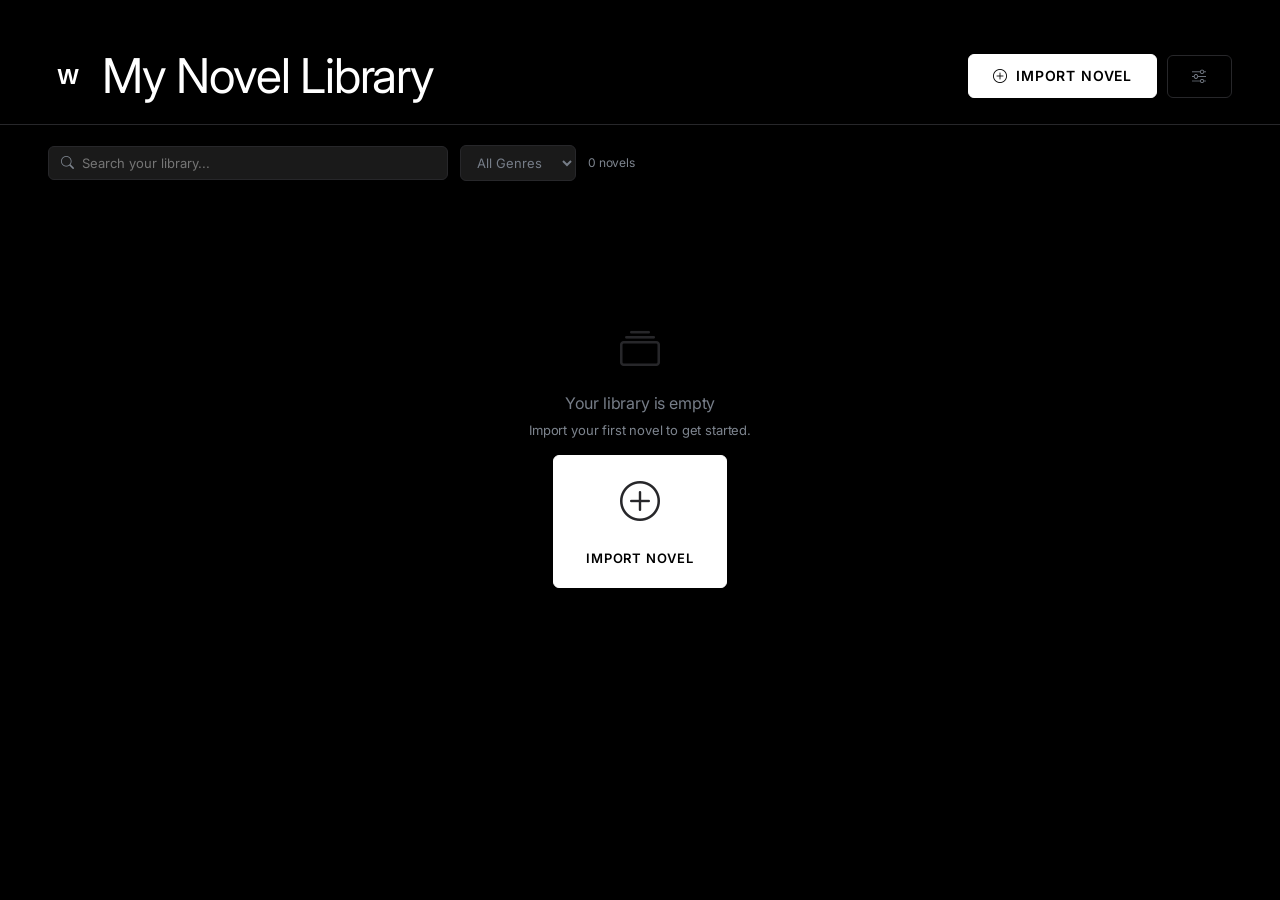
==== index.html @ 43f42587 "refactor: update UI theme, add SEO metadata, and improve accessibility across wiki pages" ====
<!DOCTYPE html>
<html lang="en">
<head>
  <meta charset="UTF-8">
  <meta name="viewport" content="width=device-width, initial-scale=1.0">
  <title>Novel Wiki — My Library</title>
  <meta name="description" content="Personal self-hosted fandom wiki for novels. Powered by AI extraction.">
  <!-- Favicon -->
  <link rel="icon" type="image/svg+xml" href="favicon.svg">
  <!-- Open Graph -->
  <meta property="og:title" content="Novel Wiki — My Library">
  <meta property="og:description" content="Personal self-hosted fandom wiki for novels. Powered by AI extraction.">
  <meta property="og:type" content="website">
  <!-- Twitter Card -->
  <meta name="twitter:card" content="summary">
  <meta name="twitter:title" content="Novel Wiki — My Library">
  <meta name="twitter:description" content="Personal self-hosted fandom wiki for novels. Powered by AI extraction.">
  <link rel="stylesheet" href="css/style.css">
  <link rel="stylesheet" href="https://cdn.jsdelivr.net/npm/bootstrap-icons@1.11.3/font/bootstrap-icons.min.css">
  <script>
  (function(){var D={accent:'#ffffff',bgBase:'#000000',bgCard:'#1a1a1a',textPrimary:'#ffffff',textSecondary:'#767d88',radius:6};function rgba(hex,a){var r=parseInt(hex.slice(1,3),16),g=parseInt(hex.slice(3,5),16),b=parseInt(hex.slice(5,7),16);return'rgba('+r+','+g+','+b+','+a+')';}try{var s=Object.assign({},D,JSON.parse(localStorage.getItem('wiki_appearance')||'{}'));var ar=parseInt(s.accent.slice(1,3),16),ag=parseInt(s.accent.slice(3,5),16),ab=parseInt(s.accent.slice(5,7),16);var r=document.documentElement.style;r.setProperty('--accent-rgb',ar+','+ag+','+ab);r.setProperty('--accent',s.accent);r.setProperty('--accent-dim',rgba(s.accent,.10));r.setProperty('--accent-border',rgba(s.accent,.25));r.setProperty('--bg-base',s.bgBase);r.setProperty('--bg-card',s.bgCard);r.setProperty('--text-primary',s.textPrimary);r.setProperty('--text-secondary',s.textSecondary);r.setProperty('--radius',s.radius+'px');r.setProperty('--radius-lg',(s.radius+2)+'px');}catch(e){}})()
  </script>
</head>
<body class="page-library">
  <div class="library-shell">

    <!-- LIBRARY HEADER -->
    <div class="library-header">
      <div class="library-hero-row">
        <div>
          <div class="library-title-row">
            <div class="library-badge">
              <img src="favicon.svg" alt="Wiki" style="width:40px;height:40px;">
            </div>
            <div class="library-title">My Novel Library</div>
          </div>

        </div>
        <div style="display:flex;align-items:center;gap:10px;flex-shrink:0;">
          <a href="import.html" class="btn btn-primary btn-lg">
            <i class="bi bi-plus-circle"></i>Import Novel
          </a>
          <button class="btn btn-ghost btn-lg" onclick="openSettings()" title="Appearance Settings" aria-label="Appearance Settings">
            <i class="bi bi-sliders" aria-hidden="true"></i>
          </button>
        </div>
      </div>
    </div>

    <!-- TOOLBAR -->
    <div class="library-toolbar">
      <div class="filter-search" style="max-width:400px;flex:1">
        <i class="bi bi-search"></i>
        <input type="text" id="lib-search" placeholder="Search your library..." oninput="filterLibrary()">
      </div>
      <select class="filter-select" id="lib-genre" onchange="filterLibrary()">
        <option value="">All Genres</option>
        <option value="cultivation">Cultivation</option>
        <option value="tower">Tower</option>
        <option value="regression">Regression</option>
        <option value="system">System</option>
        <option value="isekai">Isekai</option>
        <option value="fantasy">Fantasy</option>
        <option value="sci-fi">Sci-Fi</option>
        <option value="light-novel">Light Novel</option>
        <option value="web-novel">Web Novel</option>
        <option value="other">Other</option>
      </select>
      <span id="lib-count" class="text-muted text-sm"></span>
    </div>

    <!-- NOVEL GRID -->
    <div class="library-grid" id="novel-grid">
      <!-- populated by JS -->
    </div>

    <!-- EMPTY STATE -->
    <div id="lib-empty" class="empty-state hidden">
      <i class="bi bi-collection"></i>
      <h3>Your library is empty</h3>
      <p>Import your first novel to get started.</p>
      <a href="import.html" class="btn btn-primary mt-16">
        <i class="bi bi-plus-circle"></i>Import Novel
      </a>
    </div>

  </div>

  <!-- ═══ GITHUB PUBLISH MODAL ═══ -->
  <div class="publish-overlay" id="publish-overlay" onclick="handlePublishOverlayClick(event)">
    <div class="publish-panel">
      <div class="publish-header">
        <div class="publish-title"><i class="bi bi-github"></i>Publish to GitHub</div>
        <button class="publish-close" onclick="closePublish()" aria-label="Close publish dialog"><i class="bi bi-x" aria-hidden="true"></i></button>
      </div>
      <div class="publish-subtitle">Push this novel's JSON to a GitHub repository. Requires a Personal Access Token with <code>repo</code> scope.</div>

      <div class="publish-row">
        <div class="publish-field">
          <div class="publish-field-label">GitHub Owner</div>
          <input class="publish-input" id="pub-owner" placeholder="username or org" autocomplete="off">
        </div>
        <div class="publish-field">
          <div class="publish-field-label">Repository</div>
          <input class="publish-input" id="pub-repo" placeholder="my-wiki-repo" autocomplete="off">
        </div>
      </div>
      <div class="publish-field-label">File Path in Repo</div>
      <input class="publish-input" id="pub-path" placeholder="data/novel-name.json" autocomplete="off">
      <div class="publish-field-label">Personal Access Token</div>
      <input class="publish-input" id="pub-token" type="password" placeholder="ghp_xxxxxxxxxxxxxxxxxxxx" autocomplete="off">

      <div class="publish-status idle" id="pub-status">
        <i class="bi bi-info-circle"></i>
        <span id="pub-status-text">Fill in the fields above to publish your novel's data to GitHub.</span>
      </div>
      <div class="publish-last hidden" id="pub-last"></div>

      <div class="publish-actions">
        <button class="btn btn-ghost" onclick="closePublish()"><i class="bi bi-x-circle"></i>Cancel</button>
        <button class="btn btn-primary" id="pub-btn" onclick="doPublish()"><i class="bi bi-cloud-upload"></i>Publish</button>
      </div>
    </div>
  </div>

  <!-- ═══ SETTINGS MODAL ═══ -->
  <div class="settings-overlay" id="settings-overlay" onclick="handleOverlayClick(event)">
    <div class="settings-panel">
      <div class="settings-header">
        <div class="settings-title">Appearance</div>
        <button class="settings-close" onclick="closeSettings()" aria-label="Close settings"><i class="bi bi-x" aria-hidden="true"></i></button>
      </div>

      <div class="settings-section-label">Theme Presets</div>
      <div class="theme-presets" id="theme-presets"></div>

      <div class="settings-section-label">Accent Color</div>
      <div class="settings-row">
        <div>
          <div class="settings-row-label">Primary Accent</div>
          <div class="settings-row-sub">Used for highlights, links &amp; active states</div>
        </div>
        <div class="color-picker-wrap">
          <input type="color" id="cp-accent" oninput="onColorPick('accent', this.value)">
          <input type="text" class="color-picker-hex" id="hex-accent" maxlength="7" placeholder="#ff304f" oninput="onHexInput('accent', this.value)">
        </div>
      </div>

      <div class="settings-section-label">Background Colors</div>
      <div class="settings-row">
        <div>
          <div class="settings-row-label">Base Background</div>
          <div class="settings-row-sub">Page root color</div>
        </div>
        <div class="color-picker-wrap">
          <input type="color" id="cp-bg-base" oninput="onColorPick('bg-base', this.value)">
          <input type="text" class="color-picker-hex" id="hex-bg-base" maxlength="7" placeholder="#07080c" oninput="onHexInput('bg-base', this.value)">
        </div>
      </div>
      <div class="settings-row">
        <div>
          <div class="settings-row-label">Card Background</div>
          <div class="settings-row-sub">Panels and cards</div>
        </div>
        <div class="color-picker-wrap">
          <input type="color" id="cp-bg-card" oninput="onColorPick('bg-card', this.value)">
          <input type="text" class="color-picker-hex" id="hex-bg-card" maxlength="7" placeholder="#0d101a" oninput="onHexInput('bg-card', this.value)">
        </div>
      </div>

      <div class="settings-section-label">Text Colors</div>
      <div class="settings-row">
        <div><div class="settings-row-label">Primary Text</div></div>
        <div class="color-picker-wrap">
          <input type="color" id="cp-text-primary" oninput="onColorPick('text-primary', this.value)">
          <input type="text" class="color-picker-hex" id="hex-text-primary" maxlength="7" placeholder="#f4f7fb" oninput="onHexInput('text-primary', this.value)">
        </div>
      </div>
      <div class="settings-row">
        <div><div class="settings-row-label">Secondary Text</div></div>
        <div class="color-picker-wrap">
          <input type="color" id="cp-text-secondary" oninput="onColorPick('text-secondary', this.value)">
          <input type="text" class="color-picker-hex" id="hex-text-secondary" maxlength="7" placeholder="#bfd1f2" oninput="onHexInput('text-secondary', this.value)">
        </div>
      </div>

      <div class="settings-section-label">UI Scale</div>
      <div class="settings-row">
        <div>
          <div class="settings-row-label">Border Radius</div>
          <div class="settings-row-sub">Corner rounding (px)</div>
        </div>
        <div class="range-wrap">
          <input type="range" id="range-radius" min="0" max="32" step="2" value="18" oninput="onRadiusChange(this.value)">
          <span class="range-value" id="range-radius-val">18px</span>
        </div>
      </div>

      <div class="settings-actions">
        <button class="btn btn-ghost" onclick="resetSettings()"><i class="bi bi-arrow-counterclockwise"></i> Reset</button>
        <button class="btn btn-primary" onclick="closeSettings()"><i class="bi bi-check2"></i> Done</button>
      </div>
    </div>
  </div>

  <script src="js/store.js"></script>
  <script src="js/github.js"></script>
  <script>
    function escapeHtml(value) {
      return String(value ?? '')
        .replace(/&/g, '&amp;')
        .replace(/</g, '&lt;')
        .replace(/>/g, '&gt;')
        .replace(/"/g, '&quot;')
        .replace(/'/g, '&#39;');
    }

    /* Genre accent color map */
    const genreColors = {
      cultivation:'#f0a500', tower:'#58a6ff', regression:'#f78166',
      system:'#3fb950', isekai:'#bc8cff', fantasy:'#db61a2',
      'sci-fi':'#39d0d8', 'light-novel':'#8b949e', 'web-novel':'#8b949e', other:'#f0a500'
    };

    const genreIcons = {
      cultivation:'bi-fire', tower:'bi-layers', regression:'bi-arrow-counterclockwise',
      system:'bi-hdd-stack', isekai:'bi-globe2', fantasy:'bi-stars',
      'sci-fi':'bi-cpu', 'light-novel':'bi-book', 'web-novel':'bi-book', other:'bi-collection'
    };

    let allNovels = [];

    function renderLibrary(novels) {
      const grid = document.getElementById('novel-grid');
      const empty = document.getElementById('lib-empty');
      document.getElementById('lib-count').textContent = `${novels.length} novel${novels.length !== 1 ? 's' : ''}`;

      if (!novels.length) {
        grid.innerHTML = '';
        empty.classList.remove('hidden');
        return;
      }
      empty.classList.add('hidden');

      grid.innerHTML = novels.map(n => {
        const color  = genreColors[n.type] || '#f0a500';
        const icon   = genreIcons[n.type]  || 'bi-book';
        const s      = n.stats || {};
        return `
          <div class="novel-card" data-type="${escapeHtml(n.type || '')}" data-title="${escapeHtml(n.title || '')}" onclick="openNovel('${n.id}')">
            <div class="novel-card-top" style="background:${color}"></div>
            <div class="novel-card-body">
              <div class="novel-card-title">${escapeHtml(n.title)}</div>
              <div class="novel-card-genre">
                <span class="badge" style="background:${color}22;color:${color};border:1px solid ${color}44">
                  <i class="bi ${icon}"></i>${escapeHtml((n.type||'other').replace(/-/g,' '))}
                </span>
                ${(n.genre_tags||[]).slice(0,2).map(t=>`<span class="badge badge-muted">${escapeHtml(t)}</span>`).join('')}
              </div>
              <div class="novel-card-stats">
                ${s.characters  ? `<span class="novel-stat"><i class="bi bi-people"></i>${s.characters} chars</span>` : ''}
                ${s.arcs        ? `<span class="novel-stat"><i class="bi bi-diagram-3"></i>${s.arcs} arcs</span>` : ''}
                ${s.techniques  ? `<span class="novel-stat"><i class="bi bi-lightning"></i>${s.techniques} techniques</span>` : ''}
                ${s.locations   ? `<span class="novel-stat"><i class="bi bi-map"></i>${s.locations} locations</span>` : ''}
              </div>
            </div>
            <div class="novel-card-actions">
              <a href="wiki.html?novel=${n.id}" class="btn btn-secondary btn-sm" onclick="event.stopPropagation()">
                <i class="bi bi-book-open"></i>Open Wiki
              </a>
              <button class="btn btn-publish btn-sm" title="Publish to GitHub" aria-label="Publish to GitHub" onclick="event.stopPropagation(); openPublish('${n.id}', '${escapeHtml(n.title)}')">
                <i class="bi bi-cloud-upload" aria-hidden="true"></i>
              </button>
              <button class="btn btn-ghost btn-sm" title="Edit novel" aria-label="Edit novel" onclick="event.stopPropagation(); editNovel('${n.id}')">
                <i class="bi bi-pencil" aria-hidden="true"></i>
              </button>
              <button class="btn btn-danger btn-sm" title="Delete novel" aria-label="Delete novel" onclick="event.stopPropagation(); deleteNovel('${n.id}', '${n.title}')">
                <i class="bi bi-trash" aria-hidden="true"></i>
              </button>
            </div>
          </div>`;
      }).join('');
    }

    function filterLibrary() {
      const q     = document.getElementById('lib-search').value.toLowerCase();
      const genre = document.getElementById('lib-genre').value;
      const filtered = allNovels.filter(n => {
        const matchTitle = n.title.toLowerCase().includes(q);
        const matchGenre = !genre || n.type === genre;
        return matchTitle && matchGenre;
      });
      renderLibrary(filtered);
    }

    function openNovel(id) {
      location.href = `wiki.html?novel=${id}`;
    }

    function editNovel(id) {
      location.href = `import.html?edit=${id}`;
    }

    function deleteNovel(id, title) {
      if (confirm(`Delete "${title}" from your library? This cannot be undone.`)) {
        Store.deleteNovel(id);
        allNovels = Store.getNovels();
        filterLibrary();
      }
    }

    /* Init */
    allNovels = Store.getNovels();
    renderLibrary(allNovels);

    /* Auto-open publish modal if redirected from wiki */
    (function() {
      const params = new URLSearchParams(location.search);
      const pubId = params.get('publish');
      if (pubId) {
        const novel = allNovels.find(n => n.id === pubId);
        if (novel) setTimeout(() => openPublish(pubId, novel.title), 100);
      }
    })();

    /* ══════════════════════════════════════
       GITHUB PUBLISH
    ═══════════════════════════════════════ */
    let _publishNovelId = null;

    function openPublish(novelId, novelTitle) {
      _publishNovelId = novelId;
      const cfg = Store.getPublishConfig(novelId);
      document.getElementById('pub-owner').value = cfg.owner || '';
      document.getElementById('pub-repo').value  = cfg.repo  || '';
      document.getElementById('pub-path').value  = cfg.path  || `data/${novelTitle.replace(/\s+/g,'-').toLowerCase()}.json`;
      document.getElementById('pub-token').value = cfg.token || '';
      // Status
      setPublishStatus('idle', 'Fill in the fields above to publish your novel\'s data to GitHub.');
      // Last published
      const lastEl = document.getElementById('pub-last');
      if (cfg.lastPublished) {
        const ts = new Date(cfg.lastPublished).toLocaleString();
        lastEl.innerHTML = `<i class="bi bi-clock"></i> Last published: ${ts}` +
          (cfg.lastUrl ? ` &nbsp;<a href="${cfg.lastUrl}" target="_blank" rel="noopener">View on GitHub <i class="bi bi-box-arrow-up-right"></i></a>` : '');
        lastEl.classList.remove('hidden');
      } else {
        lastEl.classList.add('hidden');
      }
      document.getElementById('publish-overlay').classList.add('open');
    }

    function closePublish() {
      document.getElementById('publish-overlay').classList.remove('open');
      _publishNovelId = null;
    }
    function handlePublishOverlayClick(e) {
      if (e.target === document.getElementById('publish-overlay')) closePublish();
    }

    function setPublishStatus(state, msg) {
      const el = document.getElementById('pub-status');
      el.className = `publish-status ${state}`;
      const iconMap = { idle:'bi-info-circle', loading:'bi-arrow-repeat', success:'bi-check-circle-fill', error:'bi-exclamation-triangle-fill' };
      el.innerHTML = `<i class="bi ${iconMap[state]}"></i><span>${msg}</span>`;
    }

    async function doPublish() {
      const owner = document.getElementById('pub-owner').value.trim();
      const repo  = document.getElementById('pub-repo').value.trim();
      const path  = document.getElementById('pub-path').value.trim();
      const token = document.getElementById('pub-token').value.trim();

      if (!owner || !repo || !path || !token) {
        setPublishStatus('error', 'Please fill in all fields before publishing.');
        return;
      }

      const btn = document.getElementById('pub-btn');
      btn.disabled = true;
      setPublishStatus('loading', 'Publishing to GitHub…');

      const novelData = Store.getNovel(_publishNovelId);
      if (!novelData) {
        setPublishStatus('error', 'Novel data not found in local storage.');
        btn.disabled = false; return;
      }

      const cfg = { owner, repo, path, token };
      const result = await GitHub.publish(novelData, cfg);

      btn.disabled = false;

      if (result.ok) {
        const now = Date.now();
        const savedCfg = { ...cfg, lastPublished: now, lastUrl: result.url };
        Store.savePublishConfig(_publishNovelId, savedCfg);
        const ts = new Date(now).toLocaleString();
        setPublishStatus('success', `Published successfully!`);
        const lastEl = document.getElementById('pub-last');
        lastEl.innerHTML = `<i class="bi bi-clock"></i> Last published: ${ts}` +
          (result.url ? ` &nbsp;<a href="${result.url}" target="_blank" rel="noopener">View on GitHub <i class="bi bi-box-arrow-up-right"></i></a>` : '');
        lastEl.classList.remove('hidden');
      } else {
        setPublishStatus('error', `Publish failed: ${result.error}`);
      }
    }

    document.addEventListener('keydown', e => { if (e.key === 'Escape') closePublish(); });
  </script>

  <script>
  /* ══════════════════════════════════════
     SETTINGS / APPEARANCE
  ═══════════════════════════════════════ */
  const SETTINGS_KEY = 'wiki_appearance';

  const THEMES = [
    { id:'default', name:'Runway',     accent:'#ffffff', bgBase:'#000000', bgCard:'#1a1a1a', textPrimary:'#ffffff', textSecondary:'#767d88', radius:6, swatch:'linear-gradient(135deg,#ffffff,#767d88)' },
    { id:'slate',   name:'Cool Slate', accent:'#58a6ff', bgBase:'#000000', bgCard:'#1a1a1a', textPrimary:'#ffffff', textSecondary:'#767d88', radius:6, swatch:'linear-gradient(135deg,#58a6ff,#3fd2ff)' },
    { id:'gold',    name:'Cinematic',  accent:'#f0a500', bgBase:'#000000', bgCard:'#1a1a1a', textPrimary:'#ffffff', textSecondary:'#767d88', radius:6, swatch:'linear-gradient(135deg,#f0a500,#f78166)' },
    { id:'violet',  name:'Violet',     accent:'#bc8cff', bgBase:'#000000', bgCard:'#1a1a1a', textPrimary:'#ffffff', textSecondary:'#7d848e', radius:6, swatch:'linear-gradient(135deg,#bc8cff,#db61a2)' },
    { id:'green',   name:'Editorial',  accent:'#3fb950', bgBase:'#000000', bgCard:'#1a1a1a', textPrimary:'#ffffff', textSecondary:'#767d88', radius:6, swatch:'linear-gradient(135deg,#3fb950,#39d0d8)' }
  ];

  function applySettings(s) {
    const r = document.documentElement.style;
    const ar = parseInt(s.accent.slice(1,3),16);
    const ag = parseInt(s.accent.slice(3,5),16);
    const ab = parseInt(s.accent.slice(5,7),16);
    r.setProperty('--accent-rgb',     `${ar},${ag},${ab}`);
    r.setProperty('--accent',         s.accent);
    r.setProperty('--accent-dim',     hexToRgba(s.accent, 0.10));
    r.setProperty('--accent-border',  hexToRgba(s.accent, 0.25));
    r.setProperty('--bg-base',        s.bgBase);
    r.setProperty('--bg-card',        s.bgCard);
    r.setProperty('--text-primary',   s.textPrimary);
    r.setProperty('--text-secondary', s.textSecondary);
    r.setProperty('--radius',         s.radius + 'px');
    r.setProperty('--radius-lg',      (s.radius + 2) + 'px');
  }

  function saveSettings(s) { localStorage.setItem(SETTINGS_KEY, JSON.stringify(s)); }

  function loadSettings() {
    try { const stored = localStorage.getItem(SETTINGS_KEY); if (stored) return Object.assign({}, THEMES[0], JSON.parse(stored)); } catch(e) {}
    return Object.assign({}, THEMES[0]);
  }

  function hexToRgba(hex, alpha) {
    const r = parseInt(hex.slice(1,3),16), g = parseInt(hex.slice(3,5),16), b = parseInt(hex.slice(5,7),16);
    return `rgba(${r},${g},${b},${alpha})`;
  }

  function syncPickersToSettings(s) {
    const set = (id, val) => { const cp = document.getElementById('cp-'+id); const hx = document.getElementById('hex-'+id); if(cp) cp.value=val; if(hx) hx.value=val; };
    set('accent', s.accent); set('bg-base', s.bgBase); set('bg-card', s.bgCard);
    set('text-primary', s.textPrimary); set('text-secondary', s.textSecondary);
    const rng = document.getElementById('range-radius'); const lbl = document.getElementById('range-radius-val');
    if(rng) rng.value = s.radius; if(lbl) lbl.textContent = s.radius + 'px';
  }

  function markActivePreset(id) { document.querySelectorAll('.theme-preset').forEach(el => el.classList.toggle('active', el.dataset.theme === id)); }

  let _current = loadSettings();

  function initSettingsPanel() {
    const container = document.getElementById('theme-presets');
    if (!container) return;
    container.innerHTML = THEMES.map(t => `<div class="theme-preset" data-theme="${t.id}" onclick="applyPreset('${t.id}')"><div class="theme-preset-swatch" style="background:${t.swatch}"></div>${t.name}</div>`).join('');
    syncPickersToSettings(_current);
    markActivePreset(_current.id || 'custom');
  }

  function applyPreset(id) {
    const t = THEMES.find(x => x.id === id); if (!t) return;
    _current = Object.assign({}, t); applySettings(_current); saveSettings(_current); syncPickersToSettings(_current); markActivePreset(id);
  }

  function onColorPick(variable, value) { const h = document.getElementById('hex-'+variable); if(h) h.value=value; applyVariable(variable, value); }
  function onHexInput(variable, value) { if(!/^#[0-9a-fA-F]{6}$/.test(value)) return; const cp = document.getElementById('cp-'+variable); if(cp) cp.value=value; applyVariable(variable, value); }

  function applyVariable(variable, value) {
    const keyMap = { 'accent':'accent', 'bg-base':'bgBase', 'bg-card':'bgCard', 'text-primary':'textPrimary', 'text-secondary':'textSecondary' };
    const key = keyMap[variable]; if(key) _current[key] = value;
    _current.id = 'custom'; markActivePreset('custom'); applySettings(_current); saveSettings(_current);
  }

  function onRadiusChange(val) {
    document.getElementById('range-radius-val').textContent = val + 'px';
    _current.radius = parseInt(val); _current.id = 'custom'; markActivePreset('custom'); applySettings(_current); saveSettings(_current);
  }

  function resetSettings() {
    _current = Object.assign({}, THEMES[0]); applySettings(_current); saveSettings(_current); syncPickersToSettings(_current); markActivePreset('default');
  }

  function openSettings() { initSettingsPanel(); document.getElementById('settings-overlay').classList.add('open'); }
  function closeSettings() { document.getElementById('settings-overlay').classList.remove('open'); }
  function handleOverlayClick(e) { if(e.target === document.getElementById('settings-overlay')) closeSettings(); }

  /* Boot */
  applySettings(_current);
  document.addEventListener('keydown', e => { if(e.key === 'Escape') closeSettings(); });
  </script>
</body>
</html>
---- css/style.css ----
@import url('https://fonts.googleapis.com/css2?family=Inter:wght@400;500;600&display=swap');

/* ===== CSS VARIABLES — Runway Palette ===== */
:root {
  /* Backgrounds */
  --bg-base:    #000000;
  --bg-card:    #1a1a1a;
  --bg-elevated:#030303;
  --bg-hover:   #27272a;

  /* Borders */
  --border:     #27272a;
  --border-muted:#1a1a1a;

  /* Text */
  --text-primary:  #ffffff;
  --text-secondary:#767d88;
  --text-muted:    #7d848e;

  /* Accent — defaults to cool white; overridden by genre + settings */
  --accent:        #ffffff;
  --accent-dim:    rgba(255,255,255,0.08);
  --accent-border: rgba(255,255,255,0.18);

  /* Grade colors */
  --grade-common:    #6e7681;
  --grade-uncommon:  #3fb950;
  --grade-rare:      #58a6ff;
  --grade-epic:      #bc8cff;
  --grade-legendary: #f0a500;
  --grade-mythic:    #f78166;
  --grade-divine:    #db61a2;

  /* Layout */
  --sidebar-width: 260px;
  --header-height: 60px;
  --radius:    6px;
  --radius-lg: 8px;
  --transition: all 0.18s ease;
}

/* Genre accent overrides */
body[data-genre="cultivation"] { --accent:#f0a500; --accent-dim:rgba(240,165,0,.10);   --accent-border:rgba(240,165,0,.28); }
body[data-genre="tower"]       { --accent:#58a6ff; --accent-dim:rgba(88,166,255,.10);  --accent-border:rgba(88,166,255,.28); }
body[data-genre="regression"]  { --accent:#f78166; --accent-dim:rgba(247,129,102,.10); --accent-border:rgba(247,129,102,.28);}
body[data-genre="system"]      { --accent:#3fb950; --accent-dim:rgba(63,185,80,.10);   --accent-border:rgba(63,185,80,.28);  }
body[data-genre="isekai"]      { --accent:#bc8cff; --accent-dim:rgba(188,140,255,.10); --accent-border:rgba(188,140,255,.28);}
body[data-genre="fantasy"]     { --accent:#db61a2; --accent-dim:rgba(219,97,162,.10);  --accent-border:rgba(219,97,162,.28); }
body[data-genre="sci-fi"]      { --accent:#39d0d8; --accent-dim:rgba(57,208,216,.10);  --accent-border:rgba(57,208,216,.28); }

/* ===== RESET ===== */
*, *::before, *::after { box-sizing: border-box; margin: 0; padding: 0; }
html { font-size: 16px; scroll-behavior: smooth; }
body {
  font-family: 'Inter', sans-serif;
  background: var(--bg-base);
  color: var(--text-primary);
  min-height: 100vh;
  line-height: 1.3;
  letter-spacing: -0.16px;
  -webkit-font-smoothing: antialiased;
}
a { color: var(--accent); text-decoration: none; transition: var(--transition); }
a:hover { opacity: .75; }
ul { list-style: none; }
button { cursor: pointer; font-family: inherit; }
input, textarea, select { font-family: inherit; }

/* ===== LAYOUT ===== */
#app { display: flex; min-height: 100vh; }

/* ── Sidebar ── */
#sidebar {
  width: var(--sidebar-width);
  min-height: 100vh;
  background: var(--bg-base);
  border-right: 1px solid var(--border);
  position: fixed; top: 0; left: 0;
  display: flex; flex-direction: column;
  z-index: 100; overflow-y: auto;
  scrollbar-width: thin; scrollbar-color: var(--border) transparent;
  transition: transform .3s ease;
}
.sidebar-logo { padding: 20px 16px 16px; border-bottom: 1px solid var(--border); display: flex; align-items: center; gap: 10px; }
.logo-icon { width: 32px; height: 32px; display: flex; align-items: center; justify-content: center; color: var(--accent); font-size: 22px; flex-shrink: 0; }
.logo-text { font-size: 13px; font-weight: 600; color: var(--text-primary); line-height: 1.2; text-transform: uppercase; letter-spacing: 0.08em; }
.logo-sub  { font-size: 11px; color: var(--text-muted); font-weight: 400; text-transform: uppercase; letter-spacing: 0.05em; }

.sidebar-novel-info { padding: 12px 16px; border-bottom: 1px solid var(--border); }
.sidebar-novel-title { font-size: 13px; font-weight: 600; white-space: nowrap; overflow: hidden; text-overflow: ellipsis; }
.sidebar-novel-genre { font-size: 11px; color: var(--accent); margin-top: 2px; font-weight: 500; text-transform: uppercase; letter-spacing: 0.35px; }

.sidebar-nav { flex: 1; padding: 8px 0; }
.sidebar-section-label { font-size: 10px; font-weight: 500; text-transform: uppercase; letter-spacing: 0.35px; color: var(--text-muted); padding: 12px 16px 4px; }

.nav-item {
  display: flex; align-items: center; gap: 10px;
  padding: 8px 16px;
  color: var(--text-secondary);
  font-size: 13px; font-weight: 400;
  cursor: pointer; transition: var(--transition);
  border-left: 2px solid transparent;
  text-decoration: none;
}
.nav-item:hover { color: var(--text-primary); border-left-color: var(--border); }
.nav-item.active { color: var(--accent); border-left-color: var(--accent); background: var(--accent-dim); }
.nav-item i { font-size: 14px; width: 16px; text-align: center; flex-shrink: 0; }

.nav-badge {
  margin-left: auto;
  background: var(--bg-hover);
  color: var(--text-muted);
  font-size: 10px; font-weight: 500;
  padding: 1px 6px; border-radius: 4px;
  border: 1px solid var(--border);
}
.nav-item.active .nav-badge { background: var(--accent-dim); color: var(--accent); border-color: var(--accent-border); }

.sidebar-bottom { padding: 12px 16px; border-top: 1px solid var(--border); display: flex; flex-direction: column; gap: 4px; }
.btn-home {
  display: flex; align-items: center; gap: 8px;
  color: var(--text-muted); font-size: 12px; font-weight: 500;
  padding: 7px 0; transition: var(--transition); text-decoration: none;
  text-transform: uppercase; letter-spacing: 0.06em;
}
.btn-home:hover { color: var(--text-primary); }

/* ── Main ── */
#main { margin-left: var(--sidebar-width); flex: 1; display: flex; flex-direction: column; min-height: 100vh; }

/* ── Header ── */
#header {
  height: var(--header-height);
  background: var(--bg-base);
  border-bottom: 1px solid var(--border);
  display: flex; align-items: center; padding: 0 24px; gap: 16px;
  position: sticky; top: 0; z-index: 90;
}
.header-breadcrumb { display: flex; align-items: center; gap: 6px; font-size: 12px; color: var(--text-muted); flex: 1; text-transform: uppercase; letter-spacing: 0.06em; }
.crumb-active { color: var(--text-primary); font-weight: 600; }

.header-search {
  display: flex; align-items: center; gap: 8px;
  background: var(--bg-card);
  border: 1px solid var(--border);
  border-radius: var(--radius);
  padding: 6px 12px; width: 240px;
  transition: var(--transition);
}
.header-search:focus-within { border-color: var(--accent); }
.header-search i { color: var(--text-muted); font-size: 13px; }
.header-search input { background: none; border: none; outline: none; color: var(--text-primary); font-size: 13px; width: 100%; }
.header-search input::placeholder { color: var(--text-muted); }
.menu-toggle { display: none; background: none; border: none; color: var(--text-primary); font-size: 20px; cursor: pointer; }

/* ── Content ── */
#content { flex: 1; padding: 32px 32px 64px; max-width: 1400px; width: 100%; margin: 0 auto; }

/* ===== TYPOGRAPHY ===== */
.page-title {
  font-size: 40px; font-weight: 400;
  line-height: 1.0; letter-spacing: -1px;
  display: flex; align-items: center; gap: 12px;
  margin-bottom: 8px;
}
.page-title i { color: var(--accent); font-size: 32px; }
.page-subtitle { font-size: 16px; color: var(--text-secondary); margin-bottom: 24px; line-height: 1.4; letter-spacing: -0.16px; }
.section-title {
  font-size: 14px; font-weight: 500;
  text-transform: uppercase; letter-spacing: 0.35px;
  display: flex; align-items: center; gap: 8px;
  margin-bottom: 16px; padding-bottom: 10px;
  border-bottom: 1px solid var(--border);
  color: var(--text-muted);
}
.section-title i { color: var(--accent); }

/* ===== CARDS ===== */
.card { background: var(--bg-card); border: 1px solid var(--border); border-radius: var(--radius-lg); padding: 20px; transition: var(--transition); }
.card-sm { padding: 14px 16px; }
.card-accent { border-top: 2px solid var(--accent); }
.card-clickable { cursor: pointer; }
.card-clickable:hover { border-color: var(--accent-border); background: var(--bg-elevated); }
.card-header { display: flex; align-items: flex-start; justify-content: space-between; margin-bottom: 12px; gap: 12px; }
.card-title { font-size: 15px; font-weight: 600; }
.card-meta { font-size: 12px; color: var(--text-muted); margin-top: 2px; }
.card-body { font-size: 13px; color: var(--text-secondary); line-height: 1.5; }

/* ===== BADGES ===== */
.badge { display: inline-flex; align-items: center; gap: 4px; padding: 3px 8px; border-radius: 4px; font-size: 11px; font-weight: 500; line-height: 1.4; white-space: nowrap; border: 1px solid transparent; text-transform: uppercase; letter-spacing: 0.06em; }
.badge i { font-size: 10px; }
.badge-protagonist { background:rgba(240,165,0,.10); color:#f0a500; border-color:rgba(240,165,0,.2); }
.badge-antagonist  { background:rgba(247,129,102,.10); color:#f78166; border-color:rgba(247,129,102,.2); }
.badge-supporting  { background:rgba(88,166,255,.10); color:#58a6ff; border-color:rgba(88,166,255,.2); }
.badge-minor       { background:rgba(110,118,129,.10); color:#8b949e; border-color:rgba(110,118,129,.2); }
.badge-alive    { background:rgba(63,185,80,.10);   color:#3fb950; border-color:rgba(63,185,80,.2); }
.badge-dead     { background:rgba(247,129,102,.10); color:#f78166; border-color:rgba(247,129,102,.2); }
.badge-unknown  { background:rgba(110,118,129,.10); color:#8b949e; border-color:rgba(110,118,129,.2); }
.badge-sealed   { background:rgba(188,140,255,.10); color:#bc8cff; border-color:rgba(188,140,255,.2); }
.badge-ascended { background:rgba(240,165,0,.10);   color:#f0a500; border-color:rgba(240,165,0,.2); }
.badge-regressed{ background:rgba(247,129,102,.10); color:#f78166; border-color:rgba(247,129,102,.2); }
.badge-common    { background:rgba(110,118,129,.10); color:#8b949e; border-color:rgba(110,118,129,.2); }
.badge-uncommon  { background:rgba(63,185,80,.10);   color:#3fb950; border-color:rgba(63,185,80,.2); }
.badge-rare      { background:rgba(88,166,255,.10);  color:#58a6ff; border-color:rgba(88,166,255,.2); }
.badge-epic      { background:rgba(188,140,255,.10); color:#bc8cff; border-color:rgba(188,140,255,.2); }
.badge-legendary { background:rgba(240,165,0,.10);   color:#f0a500; border-color:rgba(240,165,0,.2); }
.badge-mythic    { background:rgba(247,129,102,.10); color:#f78166; border-color:rgba(247,129,102,.2); }
.badge-divine    { background:rgba(219,97,162,.10);  color:#db61a2; border-color:rgba(219,97,162,.2); }
.badge-ancient   { background:rgba(219,97,162,.20);  color:#fff;    border-color:rgba(219,97,162,.4); }
.badge-good    { background:rgba(63,185,80,.10);   color:#3fb950; border-color:rgba(63,185,80,.2); }
.badge-evil    { background:rgba(247,129,102,.10); color:#f78166; border-color:rgba(247,129,102,.2); }
.badge-neutral { background:rgba(110,118,129,.10); color:#8b949e; border-color:rgba(110,118,129,.2); }
.badge-chaotic { background:rgba(240,165,0,.10);   color:#f0a500; border-color:rgba(240,165,0,.2); }
.badge-accent  { background:var(--accent-dim); color:var(--accent); border-color:var(--accent-border); }
.badge-muted   { background:var(--bg-card); color:var(--text-muted); border-color:var(--border); }
.badge-brilliant { background:rgba(240,165,0,.10); color:#f0a500; border-color:rgba(240,165,0,.2); }
.badge-subtle  { background:rgba(88,166,255,.10); color:#58a6ff; border-color:rgba(88,166,255,.2); }
.badge-obvious { background:rgba(110,118,129,.10); color:#8b949e; border-color:rgba(110,118,129,.2); }

/* ===== GRIDS ===== */
.grid-2    { display:grid; grid-template-columns:repeat(2,1fr); gap:16px; }
.grid-3    { display:grid; grid-template-columns:repeat(3,1fr); gap:16px; }
.grid-4    { display:grid; grid-template-columns:repeat(4,1fr); gap:16px; }
.grid-auto { display:grid; grid-template-columns:repeat(auto-fill,minmax(280px,1fr)); gap:16px; }
.grid-auto-sm { display:grid; grid-template-columns:repeat(auto-fill,minmax(200px,1fr)); gap:12px; }

/* ===== STAT BOXES ===== */
.stat-row { display:flex; gap:8px; flex-wrap:wrap; margin-bottom:16px; }
.stat-box { background:var(--bg-card); border:1px solid var(--border); border-radius:var(--radius); padding:12px 16px; text-align:center; min-width:90px; }
.stat-box-value { font-size:22px; font-weight:600; color:var(--accent); line-height:1; letter-spacing:-0.9px; }
.stat-box-label { font-size:10px; color:var(--text-muted); text-transform:uppercase; letter-spacing:0.35px; margin-top:4px; }

/* ===== CHARACTER HERO ===== */
.char-hero { background:var(--bg-card); border:1px solid var(--border); border-radius:var(--radius-lg); padding:24px; display:flex; gap:24px; align-items:flex-start; margin-bottom:24px; }
.char-avatar { width:80px; height:80px; border-radius:8px; display:flex; align-items:center; justify-content:center; font-size:28px; font-weight:600; color:#000; flex-shrink:0; background:var(--accent); }
.char-info { flex:1; }
.char-name { font-size:36px; font-weight:400; letter-spacing:-0.9px; line-height:1.0; }
.char-aliases { font-size:12px; color:var(--text-muted); margin:4px 0 10px; }
.char-badges { display:flex; gap:6px; flex-wrap:wrap; }

/* ===== DETAIL TABLE ===== */
.detail-table { width:100%; border-collapse:collapse; }
.detail-table tr { border-bottom:1px solid var(--border-muted); }
.detail-table tr:last-child { border-bottom:none; }
.detail-table td { padding:10px 0; vertical-align:top; }
.detail-table td:first-child { width:160px; font-size:11px; font-weight:500; color:var(--text-muted); text-transform:uppercase; letter-spacing:0.35px; padding-right:16px; }
.detail-table td:last-child { font-size:13px; color:var(--text-secondary); }

/* ===== WIKI TABLE ===== */
.table-wrapper { background:var(--bg-card); border:1px solid var(--border); border-radius:var(--radius-lg); overflow:hidden; }
.wiki-table { width:100%; border-collapse:collapse; font-size:13px; }
.wiki-table thead tr { background:var(--bg-elevated); text-align:left; }
.wiki-table th { padding:10px 14px; font-size:10px; font-weight:500; color:var(--text-muted); text-transform:uppercase; letter-spacing:0.35px; border-bottom:1px solid var(--border); }
.wiki-table td { padding:12px 14px; color:var(--text-secondary); border-bottom:1px solid var(--border-muted); vertical-align:top; }
.wiki-table tbody tr:hover { background:var(--bg-card); }
.wiki-table tbody tr:last-child td { border-bottom:none; }

/* Tier rank circles */
.tier-rank { width:28px; height:28px; border-radius:4px; display:inline-flex; align-items:center; justify-content:center; font-weight:600; font-size:12px; color:#000; }
.tier-1 { background:var(--grade-common); }
.tier-2 { background:var(--grade-uncommon); }
.tier-3 { background:var(--grade-rare); }
.tier-4 { background:var(--grade-epic); }
.tier-5 { background:var(--grade-legendary); }
.tier-6 { background:var(--grade-mythic); }
.tier-7,.tier-8,.tier-9 { background:var(--grade-divine); color:#fff; }

/* ===== TIMELINE ===== */
.timeline { position:relative; padding-left:32px; }
.timeline::before { content:''; position:absolute; left:10px; top:0; bottom:0; width:1px; background:var(--border); }
.timeline-item { position:relative; margin-bottom:24px; }
.timeline-dot { position:absolute; left:-26px; top:6px; width:12px; height:12px; border-radius:50%; background:var(--accent); border:2px solid var(--bg-base); }
.timeline-chapter { font-size:10px; color:var(--accent); font-weight:500; margin-bottom:4px; text-transform:uppercase; letter-spacing:0.35px; }
.timeline-title { font-size:16px; font-weight:400; margin-bottom:8px; letter-spacing:-0.16px; }
.timeline-body { font-size:13px; color:var(--text-secondary); line-height:1.5; }

/* ===== FILTER BAR ===== */
.filter-bar { display:flex; gap:10px; flex-wrap:wrap; margin-bottom:20px; align-items:center; }
.filter-search { display:flex; align-items:center; gap:8px; background:var(--bg-card); border:1px solid var(--border); border-radius:var(--radius); padding:8px 12px; flex:1; min-width:200px; max-width:360px; }
.filter-search:focus-within { border-color:var(--accent); }
.filter-search i { color:var(--text-muted); font-size:13px; }
.filter-search input { background:none; border:none; outline:none; color:var(--text-primary); font-size:13px; width:100%; }
.filter-select { background:var(--bg-card); border:1px solid var(--border); border-radius:var(--radius); padding:8px 12px; color:var(--text-secondary); font-size:13px; outline:none; cursor:pointer; }
.filter-select:focus { border-color:var(--accent); }

/* ===== BUTTONS ===== */
.btn {
  display:inline-flex; align-items:center; gap:8px;
  padding:9px 18px; border-radius:var(--radius);
  font-size:13px; font-weight:600;
  border:1px solid transparent;
  transition:var(--transition); cursor:pointer;
  text-decoration:none; white-space:nowrap;
  text-transform:uppercase; letter-spacing:0.06em;
}
.btn-primary { background:var(--accent); color:#000; border-color:var(--accent); }
.btn-primary:hover { opacity:.85; }
.btn-secondary { background:var(--bg-card); color:var(--text-primary); border-color:var(--border); }
.btn-secondary:hover { background:var(--bg-hover); border-color:var(--accent-border); }
.btn-ghost { background:transparent; color:var(--text-secondary); border-color:var(--border); }
.btn-ghost:hover { background:var(--bg-card); color:var(--text-primary); }
.btn-danger { background:rgba(247,129,102,.08); color:#f78166; border-color:rgba(247,129,102,.2); }
.btn-danger:hover { background:rgba(247,129,102,.16); }
.btn-sm { padding:5px 12px; font-size:11px; }
.btn-lg { padding:12px 24px; font-size:14px; }

/* ===== ACCORDION ===== */
.accordion-item { background:var(--bg-card); border:1px solid var(--border); border-radius:var(--radius); margin-bottom:6px; overflow:hidden; }
.accordion-header { display:flex; align-items:center; gap:10px; padding:14px 16px; cursor:pointer; transition:var(--transition); user-select:none; }
.accordion-header:hover { background:var(--bg-elevated); }
.accordion-header i.acc-icon { color:var(--accent); font-size:14px; }
.accordion-title { font-size:14px; font-weight:500; flex:1; }
.accordion-arrow { color:var(--text-muted); transition:transform .2s; }
.accordion-item.open .accordion-arrow { transform:rotate(180deg); }
.accordion-body { display:none; padding:0 16px 16px; font-size:13px; color:var(--text-secondary); line-height:1.5; }
.accordion-item.open .accordion-body { display:block; }

/* ===== LINKED TAGS ===== */
.link-tag { display:inline-flex; align-items:center; gap:4px; padding:3px 10px; background:var(--accent-dim); color:var(--accent); border:1px solid var(--accent-border); border-radius:4px; font-size:11px; font-weight:500; cursor:pointer; transition:var(--transition); text-decoration:none; text-transform:uppercase; letter-spacing:0.06em; }
.link-tag:hover { background:var(--accent); color:#000; }
.link-tag-neutral { background:var(--bg-card); color:var(--text-secondary); border-color:var(--border); }
.link-tag-neutral:hover { background:var(--bg-hover); color:var(--text-primary); }
.tags-wrap { display:flex; flex-wrap:wrap; gap:6px; }

/* ===== QUOTE BLOCK ===== */
.quote-block { border-left:2px solid var(--accent); padding:14px 18px; background:var(--accent-dim); border-radius:0 6px 6px 0; margin:12px 0; font-style:italic; font-size:14px; line-height:1.6; color:var(--text-secondary); letter-spacing:-0.16px; }

/* ===== INFO LIST ===== */
.info-list { display:flex; flex-direction:column; gap:6px; }
.info-list-item { display:flex; align-items:flex-start; gap:8px; font-size:13px; color:var(--text-secondary); line-height:1.5; }
.info-list-item i { font-size:12px; margin-top:3px; flex-shrink:0; }
.info-list-item.success i { color:#3fb950; }
.info-list-item.danger  i { color:#f78166; }
.info-list-item.accent  i { color:var(--accent); }
.info-list-item.muted   i { color:var(--text-muted); }

/* ===== RELATIONSHIP LIST ===== */
.relationship-list { display:flex; flex-direction:column; gap:8px; }
.relation-item { display:flex; align-items:center; gap:12px; padding:10px 14px; background:var(--bg-card); border-radius:var(--radius); border:1px solid var(--border); }
.relation-type { font-size:10px; font-weight:500; text-transform:uppercase; letter-spacing:0.35px; padding:2px 8px; border-radius:4px; background:var(--accent-dim); color:var(--accent); min-width:80px; text-align:center; }
.relation-name { font-size:13px; font-weight:600; color:var(--accent); cursor:pointer; }
.relation-name:hover { opacity:.75; }

/* ===== PROGRESSION ===== */
.progression { display:flex; flex-direction:column; gap:8px; margin:12px 0; }
.progression-item { display:flex; align-items:center; gap:12px; font-size:12px; }
.progression-dot { width:8px; height:8px; border-radius:50%; background:var(--border); flex-shrink:0; }
.progression-dot.reached { background:var(--accent); }
.progression-dot.current { background:var(--accent); width:10px; height:10px; }
.progression-stage { color:var(--text-primary); font-weight:500; }
.progression-chapter { color:var(--text-muted); margin-left:auto; }

/* ===== WIN-LOSS RECORD ===== */
.record-bar { display:flex; gap:12px; align-items:center; }
.record-item { display:flex; flex-direction:column; align-items:center; padding:10px 20px; background:var(--bg-card); border:1px solid var(--border); border-radius:var(--radius); min-width:70px; }
.record-value { font-size:22px; font-weight:600; letter-spacing:-0.9px; }
.record-label { font-size:10px; color:var(--text-muted); text-transform:uppercase; letter-spacing:0.35px; margin-top:2px; }
.record-wins .record-value  { color:#3fb950; }
.record-losses .record-value { color:#f78166; }
.record-draws .record-value  { color:#8b949e; }

/* ===== HUB GRID ===== */
.hub-grid { display:grid; grid-template-columns:repeat(auto-fill,minmax(150px,1fr)); gap:12px; }
.hub-card { background:var(--bg-card); border:1px solid var(--border); border-radius:var(--radius-lg); padding:20px 16px; text-align:center; cursor:pointer; transition:var(--transition); text-decoration:none; display:flex; flex-direction:column; align-items:center; gap:10px; }
.hub-card:hover { border-color:var(--accent-border); background:var(--accent-dim); }
.hub-card i { font-size:26px; color:var(--accent); }
.hub-card-label { font-size:12px; font-weight:500; text-transform:uppercase; letter-spacing:0.06em; }
.hub-card-count { font-size:11px; color:var(--text-muted); }

/* ===== EMPTY STATE ===== */
.empty-state { text-align:center; padding:60px 24px; color:var(--text-muted); display:flex; flex-direction:column; align-items:center; justify-content:center; }
.empty-state i { font-size:40px; color:var(--border); display:block; margin-bottom:16px; }
.empty-state h3 { font-size:16px; font-weight:400; color:var(--text-secondary); margin-bottom:8px; letter-spacing:-0.16px; }
.empty-state p { font-size:13px; }
.empty-state .btn { flex-direction:column; gap:6px; padding:20px 32px; }

/* ===== NOVEL LIBRARY ===== */
.library-header { padding: 52px 48px 24px; border-bottom: 1px solid var(--border); }
.library-title  { font-size: 48px; font-weight: 400; letter-spacing: -1.2px; line-height: 1.0; }
.library-subtitle { font-size: 15px; color: var(--text-muted); }
.library-hero-row { display:flex; align-items:center; justify-content:space-between; gap:28px; flex-wrap:wrap; }
.library-title-row { display:flex; align-items:center; gap:14px; }
.library-badge { width:40px; height:40px; display:flex; align-items:center; justify-content:center; flex-shrink:0; }
.library-toolbar { display:flex; align-items:center; gap:12px; padding:20px 48px 20px; flex-wrap:wrap; }
.library-grid { padding:0 48px 64px; display:grid; grid-template-columns:repeat(auto-fill,minmax(280px,1fr)); gap:16px; }

/* Novel card */
.novel-card { background:var(--bg-card); border:1px solid var(--border); border-radius:var(--radius-lg); overflow:hidden; cursor:pointer; transition:var(--transition); }
.novel-card:hover { border-color:var(--accent-border); }
.novel-card-top { height:3px; background:var(--accent); }
.novel-card-body { padding:20px; }
.novel-card-title { font-size:20px; font-weight:400; letter-spacing:-0.9px; line-height:1.0; margin-bottom:10px; }
.novel-card-genre { margin-bottom:14px; }
.novel-card-stats { display:flex; gap:12px; flex-wrap:wrap; }
.novel-stat { display:flex; align-items:center; gap:4px; font-size:11px; color:var(--text-muted); text-transform:uppercase; letter-spacing:0.06em; }
.novel-stat i { font-size:11px; }
.novel-card-actions { display:flex; gap:8px; padding:12px 20px; border-top:1px solid var(--border-muted); background:var(--bg-elevated); }

/* ===== IMPORT PAGE ===== */
.import-container { max-width:800px; margin:48px auto; padding:0 24px; }
.import-zone { background:var(--bg-card); border:1px solid var(--accent-border); border-radius:var(--radius-lg); padding:48px 32px; text-align:center; cursor:pointer; transition:var(--transition); margin-bottom:16px; }
.import-zone:hover, .import-zone.dragover { border-color:var(--accent); background:var(--accent-dim); }
.import-zone i { font-size:32px; color:var(--accent); margin-bottom:12px; display:block; }
.import-zone h3 { font-size:16px; font-weight:400; letter-spacing:-0.16px; margin-bottom:6px; }
.import-zone p { font-size:13px; color:var(--text-muted); }
.import-divider { display:flex; align-items:center; gap:12px; margin:16px 0; color:var(--text-muted); font-size:12px; }
.import-divider::before, .import-divider::after { content:''; flex:1; height:1px; background:var(--border); }
.import-textarea { width:100%; min-height:240px; background:var(--bg-card); border:1px solid var(--border); border-radius:var(--radius); padding:16px; color:var(--text-primary); font-family:'Courier New',monospace; font-size:12px; resize:vertical; outline:none; transition:var(--transition); line-height:1.6; }
.import-textarea:focus { border-color:var(--accent); }
.import-feedback { padding:12px 16px; border-radius:var(--radius); font-size:13px; font-weight:500; display:flex; align-items:center; gap:8px; margin-top:12px; }
.import-feedback.valid   { background:rgba(63,185,80,.08);   color:#3fb950; border:1px solid rgba(63,185,80,.2); }
.import-feedback.invalid { background:rgba(247,129,102,.08); color:#f78166; border:1px solid rgba(247,129,102,.2); }
.import-preview { background:var(--bg-card); border:1px solid var(--border); border-radius:var(--radius-lg); padding:20px; margin-top:16px; }
.import-preview-grid { display:grid; grid-template-columns:repeat(auto-fill,minmax(130px,1fr)); gap:10px; margin-top:12px; }
.preview-stat { background:var(--bg-elevated); border:1px solid var(--border); border-radius:var(--radius); padding:10px 12px; text-align:center; }
.preview-stat-num { font-size:20px; font-weight:600; color:var(--accent); letter-spacing:-0.9px; }
.preview-stat-label { font-size:10px; color:var(--text-muted); margin-top:2px; text-transform:uppercase; letter-spacing:0.35px; }

/* Import top bar */
.import-topbar { display:flex; align-items:center; gap:16px; padding:0 24px; height:60px; background:var(--bg-base); border-bottom:1px solid var(--border); position:sticky; top:0; z-index:90; }
.import-topbar-divider { color:var(--border); }
.import-topbar-label { font-size:13px; font-weight:500; color:var(--text-primary); text-transform:uppercase; letter-spacing:0.08em; }

/* ===== ANALYSIS PAGE ===== */
.analysis-tabs { display:flex; gap:4px; background:var(--bg-card); border:1px solid var(--border); border-radius:var(--radius); padding:4px; margin-bottom:24px; flex-wrap:wrap; }
.analysis-tab { display:flex; align-items:center; gap:6px; padding:7px 14px; border-radius:4px; font-size:12px; font-weight:500; color:var(--text-secondary); cursor:pointer; transition:var(--transition); border:1px solid transparent; background:none; text-transform:uppercase; letter-spacing:0.06em; }
.analysis-tab:hover { background:var(--bg-elevated); color:var(--text-primary); }
.analysis-tab.active { background:var(--accent-dim); color:var(--accent); border-color:var(--accent-border); }
.analysis-panel { display:none; }
.analysis-panel.active { display:block; }

/* ===== MOVE CARD ===== */
.move-card { background:var(--bg-card); border:1px solid var(--border); border-radius:var(--radius); padding:14px 16px; margin-bottom:6px; }
.move-card-header { display:flex; align-items:center; gap:8px; margin-bottom:8px; }
.move-name { font-size:14px; font-weight:500; }
.move-meta { font-size:12px; color:var(--text-muted); }

/* ===== COSMOLOGY LADDER ===== */
.cosmology-ladder { display:flex; flex-direction:column; gap:0; position:relative; padding-left:48px; }
.cosmology-ladder::before { content:''; position:absolute; left:20px; top:20px; bottom:20px; width:1px; background:var(--border); }
.realm-rung { position:relative; margin-bottom:20px; }
.realm-rank-badge { position:absolute; left:-40px; top:6px; width:28px; height:28px; border-radius:4px; display:flex; align-items:center; justify-content:center; font-size:11px; font-weight:600; color:#000; }

/* ===== SEARCH RESULTS ===== */
.search-result-group { margin-bottom:32px; }
.search-result-type { font-size:10px; font-weight:500; text-transform:uppercase; letter-spacing:0.35px; color:var(--accent); margin-bottom:10px; display:flex; align-items:center; gap:6px; }
.search-result-item { background:var(--bg-card); border:1px solid var(--border); border-radius:var(--radius); padding:12px 16px; margin-bottom:6px; cursor:pointer; transition:var(--transition); }
.search-result-item:hover { border-color:var(--accent-border); }
.search-result-title { font-size:14px; font-weight:500; }
.search-result-snippet { font-size:12px; color:var(--text-muted); margin-top:4px; }
.search-highlight { background:var(--accent-dim); color:var(--accent); border-radius:2px; padding:0 3px; }

/* ===== MISC UTILITIES ===== */
.flex { display:flex; }
.flex-col { flex-direction:column; }
.items-center { align-items:center; }
.justify-between { justify-content:space-between; }
.gap-4 { gap:4px; } .gap-8 { gap:8px; } .gap-12 { gap:12px; } .gap-16 { gap:16px; } .gap-24 { gap:24px; }
.mb-8 { margin-bottom:8px; } .mb-12 { margin-bottom:12px; } .mb-16 { margin-bottom:16px; } .mb-24 { margin-bottom:24px; } .mb-32 { margin-bottom:32px; }
.mt-8 { margin-top:8px; } .mt-16 { margin-top:16px; } .mt-24 { margin-top:24px; }
.text-accent { color:var(--accent)!important; } .text-muted { color:var(--text-muted)!important; } .text-secondary { color:var(--text-secondary)!important; }
.text-sm { font-size:12px; } .text-xs { font-size:11px; } .font-bold { font-weight:600; }
.divider { border:none; border-top:1px solid var(--border); margin:20px 0; }
.lore-text { font-size:13px; color:var(--text-secondary); line-height:1.7; letter-spacing:-0.16px; }
.hidden { display:none!important; }
.back-btn { display:inline-flex; align-items:center; gap:6px; font-size:12px; color:var(--text-muted); cursor:pointer; margin-bottom:20px; transition:var(--transition); border:none; background:none; padding:0; text-transform:uppercase; letter-spacing:0.06em; }
.back-btn:hover { color:var(--text-primary); }

/* ===== SCROLLBAR ===== */
::-webkit-scrollbar { width:5px; height:5px; }
::-webkit-scrollbar-track { background:transparent; }
::-webkit-scrollbar-thumb { background:var(--border); border-radius:2px; }
::-webkit-scrollbar-thumb:hover { background:var(--text-muted); }

/* ===== ANIMATIONS ===== */
@keyframes fadeIn { from { opacity:0; transform:translateY(6px); } to { opacity:1; transform:translateY(0); } }
.fade-in { animation:fadeIn .18s ease forwards; }

/* ===== SETTINGS MODAL ===== */
.settings-btn {
  display:flex; align-items:center; gap:8px;
  color:var(--text-muted); font-size:11px; font-weight:500;
  padding:9px 14px; border-radius:var(--radius);
  border:1px solid var(--border);
  background:transparent; cursor:pointer; transition:var(--transition);
  text-transform:uppercase; letter-spacing:0.07em;
  width:100%; justify-content:center; margin-top:4px;
}
.settings-btn:hover { color:var(--text-primary); border-color:var(--accent-border); }
.settings-btn i { font-size:13px; }

.settings-overlay { position:fixed; inset:0; background:rgba(0,0,0,0.72); z-index:500; display:flex; align-items:center; justify-content:center; opacity:0; pointer-events:none; transition:opacity 0.22s ease; }
.settings-overlay.open { opacity:1; pointer-events:all; }

.settings-panel {
  background:var(--bg-card);
  border:1px solid var(--border);
  border-radius:8px;
  width:min(540px, calc(100vw - 32px));
  max-height:min(84vh, 720px);
  overflow-y:auto; padding:32px;
  scrollbar-width:thin; scrollbar-color:var(--border) transparent;
  transform:translateY(12px); transition:transform 0.22s ease;
}
.settings-overlay.open .settings-panel { transform:translateY(0); }

.settings-header { display:flex; align-items:center; justify-content:space-between; margin-bottom:28px; }
.settings-title { font-size:24px; font-weight:400; letter-spacing:-0.9px; color:var(--text-primary); }
.settings-close { background:var(--bg-elevated); border:1px solid var(--border); border-radius:4px; width:32px; height:32px; display:flex; align-items:center; justify-content:center; color:var(--text-muted); font-size:16px; cursor:pointer; transition:var(--transition); flex-shrink:0; }
.settings-close:hover { color:var(--text-primary); border-color:var(--accent-border); }

.settings-section-label { font-size:10px; font-weight:500; text-transform:uppercase; letter-spacing:0.35px; color:var(--text-muted); margin-bottom:12px; margin-top:24px; }
.settings-section-label:first-of-type { margin-top:0; }

.theme-presets { display:grid; grid-template-columns:repeat(auto-fill,minmax(90px,1fr)); gap:10px; margin-bottom:4px; }
.theme-preset { display:flex; flex-direction:column; align-items:center; gap:8px; padding:12px 8px; border-radius:var(--radius); border:1px solid var(--border); background:var(--bg-elevated); cursor:pointer; transition:var(--transition); font-size:10px; font-weight:500; color:var(--text-secondary); text-align:center; text-transform:uppercase; letter-spacing:0.06em; }
.theme-preset:hover { border-color:var(--accent-border); color:var(--text-primary); }
.theme-preset.active { border-color:var(--accent); color:var(--accent); background:var(--accent-dim); }
.theme-preset-swatch { width:32px; height:32px; border-radius:4px; flex-shrink:0; }

.settings-row { display:flex; align-items:center; justify-content:space-between; gap:16px; padding:12px 14px; background:var(--bg-elevated); border:1px solid var(--border); border-radius:var(--radius); margin-bottom:8px; }
.settings-row-label { font-size:13px; font-weight:500; color:var(--text-secondary); }
.settings-row-sub { font-size:11px; color:var(--text-muted); margin-top:2px; }

.color-picker-wrap { display:flex; align-items:center; gap:8px; }
.color-picker-wrap input[type='color'] { width:36px; height:28px; padding:2px; border-radius:4px; border:1px solid var(--border); background:var(--bg-card); cursor:pointer; outline:none; }
.color-picker-hex { font-size:12px; font-family:'Courier New',monospace; color:var(--text-primary); width:68px; background:var(--bg-elevated); border:1px solid var(--border); border-radius:4px; padding:5px 8px; outline:none; transition:var(--transition); }
.color-picker-hex:focus { border-color:var(--accent); }

.range-wrap { display:flex; align-items:center; gap:10px; }
.range-wrap input[type='range'] { -webkit-appearance:none; appearance:none; height:2px; border-radius:1px; background:var(--border); outline:none; cursor:pointer; width:120px; accent-color:var(--accent); }
.range-value { font-size:12px; color:var(--text-muted); width:32px; text-align:right; }

.settings-actions { display:flex; gap:10px; margin-top:28px; }
.settings-actions .btn { flex:1; justify-content:center; }

/* ===== GITHUB PUBLISH MODAL ===== */
.publish-overlay { position:fixed; inset:0; background:rgba(0,0,0,0.75); z-index:600; display:flex; align-items:center; justify-content:center; opacity:0; pointer-events:none; transition:opacity 0.22s ease; }
.publish-overlay.open { opacity:1; pointer-events:all; }

.publish-panel {
  background:var(--bg-card);
  border:1px solid var(--border);
  border-radius:8px;
  width:min(520px, calc(100vw - 32px));
  max-height:min(90vh, 700px);
  overflow-y:auto; padding:32px;
  scrollbar-width:thin; scrollbar-color:var(--border) transparent;
  transform:translateY(16px); transition:transform 0.22s ease;
}
.publish-overlay.open .publish-panel { transform:translateY(0); }

.publish-header { display:flex; align-items:center; justify-content:space-between; margin-bottom:6px; }
.publish-title { font-size:24px; font-weight:400; letter-spacing:-0.9px; color:var(--text-primary); display:flex; align-items:center; gap:12px; }
.publish-title i { color:var(--accent); font-size:20px; }
.publish-subtitle { font-size:12px; color:var(--text-muted); margin-bottom:24px; line-height:1.5; }

.publish-close { background:var(--bg-elevated); border:1px solid var(--border); border-radius:4px; width:32px; height:32px; display:flex; align-items:center; justify-content:center; color:var(--text-muted); font-size:16px; cursor:pointer; transition:var(--transition); flex-shrink:0; }
.publish-close:hover { color:var(--text-primary); border-color:var(--accent-border); }

.publish-field-label { font-size:10px; font-weight:500; text-transform:uppercase; letter-spacing:0.35px; color:var(--text-muted); margin-bottom:6px; }
.publish-input { width:100%; background:var(--bg-elevated); border:1px solid var(--border); border-radius:var(--radius); padding:10px 14px; color:var(--text-primary); font-size:13px; font-family:inherit; outline:none; transition:var(--transition); margin-bottom:14px; }
.publish-input:focus { border-color:var(--accent); }
.publish-input::placeholder { color:var(--text-muted); }
.publish-input[type="password"] { font-family:'Courier New',monospace; letter-spacing:0.1em; }

.publish-row { display:flex; gap:12px; }
.publish-row .publish-field { flex:1; }
.publish-field { display:flex; flex-direction:column; }

.publish-status { padding:12px 16px; border-radius:var(--radius); font-size:13px; font-weight:500; display:flex; align-items:flex-start; gap:10px; margin-bottom:16px; line-height:1.5; }
.publish-status.idle    { background:var(--bg-elevated); border:1px solid var(--border); color:var(--text-muted); }
.publish-status.loading { background:var(--accent-dim); border:1px solid var(--accent-border); color:var(--accent); }
.publish-status.success { background:rgba(35,240,199,.08); border:1px solid rgba(35,240,199,.2); color:#23f0c7; }
.publish-status.error   { background:rgba(255,48,79,.08); border:1px solid rgba(255,48,79,.2); color:#f78166; }
.publish-status i { flex-shrink:0; font-size:15px; margin-top:1px; }

.publish-last { font-size:11px; color:var(--text-muted); margin-bottom:20px; display:flex; align-items:center; gap:6px; flex-wrap:wrap; }
.publish-last a { color:var(--accent); font-size:11px; }

.publish-actions { display:flex; gap:10px; margin-top:4px; }
.publish-actions .btn { flex:1; justify-content:center; }

.btn-publish { background:var(--accent-dim); color:var(--accent); border-color:var(--accent-border); }
.btn-publish:hover { background:var(--accent); color:#000; }

/* ===== IMPORT STEP PROGRESS BAR ===== */
.import-steps { display:flex; align-items:center; gap:0; margin-bottom:36px; padding:24px 0 0; }
.import-step { display:flex; align-items:center; gap:10px; flex:1; position:relative; }
.import-step:not(:last-child)::after { content:''; flex:1; height:1px; background:var(--border); margin:0 12px; border-radius:1px; transition:background 0.3s; }
.import-step.done:not(:last-child)::after { background:var(--accent); }

.step-num { width:30px; height:30px; border-radius:50%; border:1px solid var(--border); background:var(--bg-card); display:flex; align-items:center; justify-content:center; font-size:12px; font-weight:600; color:var(--text-muted); flex-shrink:0; transition:var(--transition); }
.import-step.active .step-num { border-color:var(--accent); background:var(--accent-dim); color:var(--accent); }
.import-step.done .step-num   { border-color:#23f0c7; background:rgba(35,240,199,.08); color:#23f0c7; }

.step-label { font-size:11px; font-weight:500; text-transform:uppercase; letter-spacing:0.07em; color:var(--text-muted); white-space:nowrap; }
.import-step.active .step-label { color:var(--text-primary); }
.import-step.done .step-label   { color:#23f0c7; }

/* ===== RESPONSIVE ===== */
@media (max-width:900px) {
  #sidebar { transform:translateX(-260px); width:260px; }
  #sidebar.open { transform:translateX(0); }
  #main { margin-left:0; }
  .menu-toggle { display:flex; }
  .library-header, .library-toolbar, .library-grid { padding-left:20px; padding-right:20px; }
  #content { padding:20px 16px 60px; }
  .grid-3, .grid-4 { grid-template-columns:repeat(2,1fr); }
  .char-hero { flex-direction:column; }
  .library-hero-row { flex-direction:column; align-items:flex-start; }
  .library-title { font-size:36px; }
}
@media (max-width:600px) {
  .grid-2, .grid-3, .grid-4 { grid-template-columns:1fr; }
  .hub-grid { grid-template-columns:repeat(3,1fr); }
  .analysis-tabs { overflow-x:auto; flex-wrap:nowrap; }
  .library-grid { grid-template-columns:1fr; }
  .library-title { font-size:32px; }
  .page-title { font-size:28px; }
  .step-label { display:none; }
  .publish-row { flex-direction:column; gap:0; }
}

/* ===== FOCUS VISIBLE — keyboard navigation ring ===== */
:focus-visible {
  outline: 2px solid var(--accent);
  outline-offset: 2px;
  border-radius: 2px;
}
/* Suppress for mouse users */
:focus:not(:focus-visible) { outline: none; }

/* ===== PREFERS COLOR SCHEME — light mode ===== */
/*
  Dark-first design. When the OS is in light mode AND no localStorage theme
  is saved (inline --bg-base style not yet applied), swap to light surfaces.
  The user's Appearance panel always wins — any saved theme overrides this.
*/
@media (prefers-color-scheme: light) {
  :root:not([style*="--bg-base"]) {
    --bg-base:    #f4f5f7;
    --bg-card:    #ffffff;
    --bg-elevated:#e9ecf2;
    --bg-hover:   #e2e5ea;

    --border:      #d0d4d4;
    --border-muted:#e2e5ea;

    --text-primary:   #0c0c0c;
    --text-secondary: #404040;
    --text-muted:     #767d88;

    --accent:        #000000;
    --accent-rgb:    0,0,0;
    --accent-dim:    rgba(0,0,0,0.06);
    --accent-border: rgba(0,0,0,0.16);
  }
}
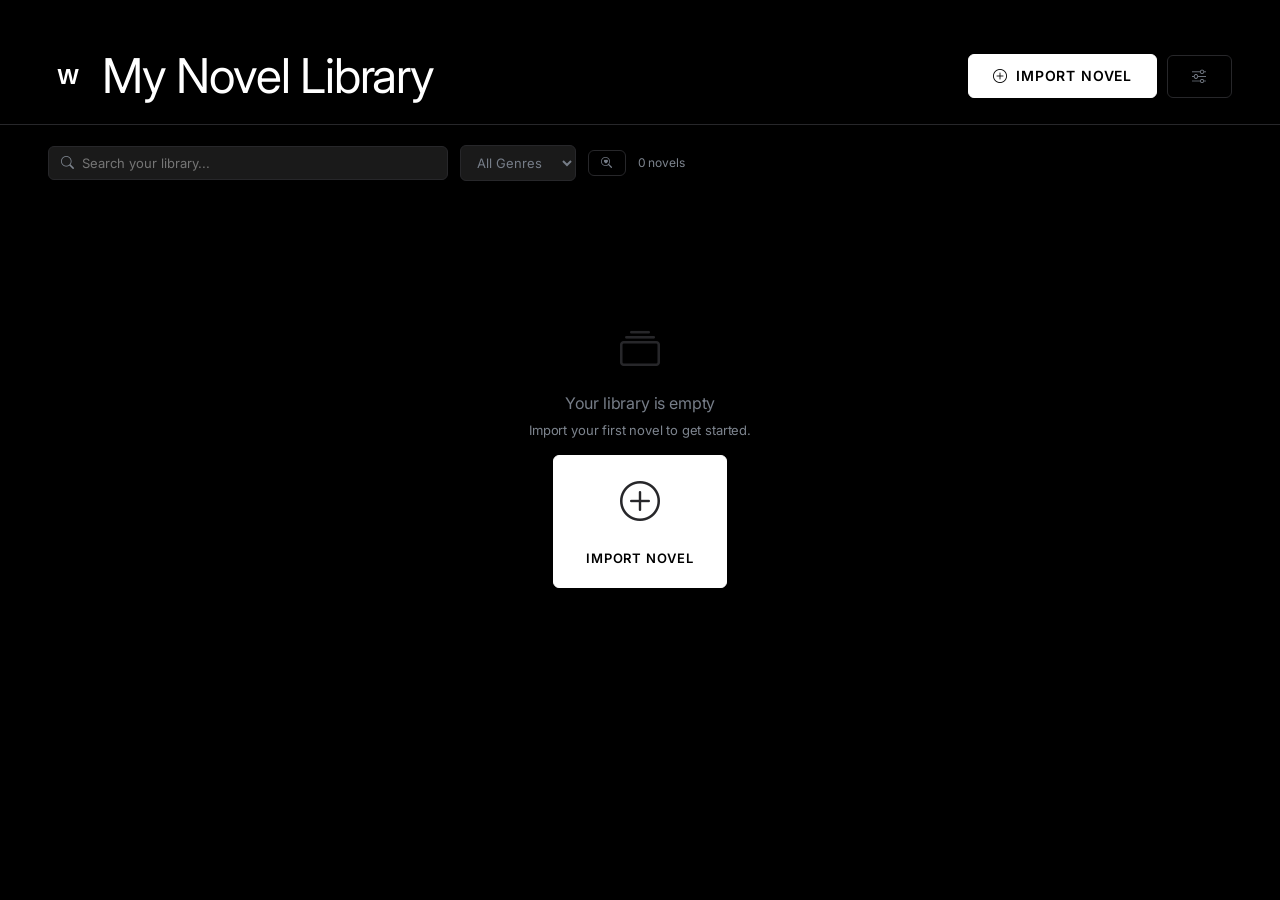
==== commit 95f4713e: "feat: implement core wiki data architecture and storage management system" ====
--- a/index.html
+++ b/index.html
@@ -5,24 +5,25 @@
   <meta name="viewport" content="width=device-width, initial-scale=1.0">
   <title>Novel Wiki — My Library</title>
   <meta name="description" content="Personal self-hosted fandom wiki for novels. Powered by AI extraction.">
-  <!-- Favicon -->
   <link rel="icon" type="image/svg+xml" href="favicon.svg">
-  <!-- Open Graph -->
   <meta property="og:title" content="Novel Wiki — My Library">
   <meta property="og:description" content="Personal self-hosted fandom wiki for novels. Powered by AI extraction.">
   <meta property="og:type" content="website">
-  <!-- Twitter Card -->
   <meta name="twitter:card" content="summary">
   <meta name="twitter:title" content="Novel Wiki — My Library">
   <meta name="twitter:description" content="Personal self-hosted fandom wiki for novels. Powered by AI extraction.">
   <link rel="stylesheet" href="css/style.css">
   <link rel="stylesheet" href="https://cdn.jsdelivr.net/npm/bootstrap-icons@1.11.3/font/bootstrap-icons.min.css">
+  <!-- Anti-FOUC: apply saved settings before paint -->
   <script>
-  (function(){var D={accent:'#ffffff',bgBase:'#000000',bgCard:'#1a1a1a',textPrimary:'#ffffff',textSecondary:'#767d88',radius:6};function rgba(hex,a){var r=parseInt(hex.slice(1,3),16),g=parseInt(hex.slice(3,5),16),b=parseInt(hex.slice(5,7),16);return'rgba('+r+','+g+','+b+','+a+')';}try{var s=Object.assign({},D,JSON.parse(localStorage.getItem('wiki_appearance')||'{}'));var ar=parseInt(s.accent.slice(1,3),16),ag=parseInt(s.accent.slice(3,5),16),ab=parseInt(s.accent.slice(5,7),16);var r=document.documentElement.style;r.setProperty('--accent-rgb',ar+','+ag+','+ab);r.setProperty('--accent',s.accent);r.setProperty('--accent-dim',rgba(s.accent,.10));r.setProperty('--accent-border',rgba(s.accent,.25));r.setProperty('--bg-base',s.bgBase);r.setProperty('--bg-card',s.bgCard);r.setProperty('--text-primary',s.textPrimary);r.setProperty('--text-secondary',s.textSecondary);r.setProperty('--radius',s.radius+'px');r.setProperty('--radius-lg',(s.radius+2)+'px');}catch(e){}})()
+  (function(){var D={accent:'#ffffff',bgBase:'#000000',bgCard:'#1a1a1a',textPrimary:'#ffffff',textSecondary:'#767d88',radius:6};function rgba(hex,a){var r=parseInt(hex.slice(1,3),16),g=parseInt(hex.slice(3,5),16),b=parseInt(hex.slice(5,7),16);return'rgba('+r+','+g+','+b+','+a+')';}try{var s=Object.assign({},D,JSON.parse(localStorage.getItem('wiki_appearance')||'{}'));var ar=parseInt(s.accent.slice(1,3),16),ag=parseInt(s.accent.slice(3,5),16),ab=parseInt(s.accent.slice(5,7),16);var r=document.documentElement.style;r.setProperty('--accent-rgb',ar+','+ag+','+ab);r.setProperty('--accent',s.accent);r.setProperty('--accent-dim',rgba(s.accent,.10));r.setProperty('--accent-border',rgba(s.accent,.25));r.setProperty('--bg-base',s.bgBase);r.setProperty('--bg-card',s.bgCard);r.setProperty('--text-primary',s.textPrimary);r.setProperty('--text-secondary',s.textSecondary);r.setProperty('--radius',s.radius+'px');r.setProperty('--radius-lg',(s.radius+2)+'px');}catch(e){}}())
   </script>
 </head>
 <body class="page-library">
   <div class="library-shell">
+
+    <!-- STORAGE WARNING -->
+    <div id="storage-warning" class="storage-warning" style="display:none"></div>
 
     <!-- LIBRARY HEADER -->
     <div class="library-header">
@@ -34,7 +35,6 @@
             </div>
             <div class="library-title">My Novel Library</div>
           </div>
-
         </div>
         <div style="display:flex;align-items:center;gap:10px;flex-shrink:0;">
           <a href="import.html" class="btn btn-primary btn-lg">
@@ -46,6 +46,9 @@
         </div>
       </div>
     </div>
+
+    <!-- RECENTLY VIEWED -->
+    <div id="recently-viewed" class="recently-viewed" style="display:none"></div>
 
     <!-- TOOLBAR -->
     <div class="library-toolbar">
@@ -66,12 +69,15 @@
         <option value="web-novel">Web Novel</option>
         <option value="other">Other</option>
       </select>
+      <button class="btn btn-ghost btn-sm" id="cross-search-btn" onclick="toggleCrossSearch()" title="Search all novels" aria-label="Toggle cross-novel search">
+        <i class="bi bi-search-heart"></i>
+      </button>
       <span id="lib-count" class="text-muted text-sm"></span>
     </div>
 
     <!-- NOVEL GRID -->
     <div class="library-grid" id="novel-grid">
-      <!-- populated by JS -->
+      <!-- populated by library.js -->
     </div>
 
     <!-- EMPTY STATE -->
@@ -109,6 +115,10 @@
       <input class="publish-input" id="pub-path" placeholder="data/novel-name.json" autocomplete="off">
       <div class="publish-field-label">Personal Access Token</div>
       <input class="publish-input" id="pub-token" type="password" placeholder="ghp_xxxxxxxxxxxxxxxxxxxx" autocomplete="off">
+      <label class="remember-token-row">
+        <input type="checkbox" id="pub-remember">
+        <span>Remember token for this novel</span>
+      </label>
 
       <div class="publish-status idle" id="pub-status">
         <i class="bi bi-info-circle"></i>
@@ -135,7 +145,7 @@
       <div class="theme-presets" id="theme-presets"></div>
 
       <div class="settings-section-label">Accent Color</div>
-      <div class="settings-row">
+      <div class="settings-row" id="row-custom-accent">
         <div>
           <div class="settings-row-label">Primary Accent</div>
           <div class="settings-row-sub">Used for highlights, links &amp; active states</div>
@@ -191,8 +201,8 @@
           <div class="settings-row-sub">Corner rounding (px)</div>
         </div>
         <div class="range-wrap">
-          <input type="range" id="range-radius" min="0" max="32" step="2" value="18" oninput="onRadiusChange(this.value)">
-          <span class="range-value" id="range-radius-val">18px</span>
+          <input type="range" id="range-radius" min="0" max="32" step="2" value="6" oninput="onRadiusChange(this.value)">
+          <span class="range-value" id="range-radius-val">6px</span>
         </div>
       </div>
 
@@ -203,305 +213,10 @@
     </div>
   </div>
 
+  <script src="js/utils.js"></script>
   <script src="js/store.js"></script>
   <script src="js/github.js"></script>
-  <script>
-    function escapeHtml(value) {
-      return String(value ?? '')
-        .replace(/&/g, '&amp;')
-        .replace(/</g, '&lt;')
-        .replace(/>/g, '&gt;')
-        .replace(/"/g, '&quot;')
-        .replace(/'/g, '&#39;');
-    }
-
-    /* Genre accent color map */
-    const genreColors = {
-      cultivation:'#f0a500', tower:'#58a6ff', regression:'#f78166',
-      system:'#3fb950', isekai:'#bc8cff', fantasy:'#db61a2',
-      'sci-fi':'#39d0d8', 'light-novel':'#8b949e', 'web-novel':'#8b949e', other:'#f0a500'
-    };
-
-    const genreIcons = {
-      cultivation:'bi-fire', tower:'bi-layers', regression:'bi-arrow-counterclockwise',
-      system:'bi-hdd-stack', isekai:'bi-globe2', fantasy:'bi-stars',
-      'sci-fi':'bi-cpu', 'light-novel':'bi-book', 'web-novel':'bi-book', other:'bi-collection'
-    };
-
-    let allNovels = [];
-
-    function renderLibrary(novels) {
-      const grid = document.getElementById('novel-grid');
-      const empty = document.getElementById('lib-empty');
-      document.getElementById('lib-count').textContent = `${novels.length} novel${novels.length !== 1 ? 's' : ''}`;
-
-      if (!novels.length) {
-        grid.innerHTML = '';
-        empty.classList.remove('hidden');
-        return;
-      }
-      empty.classList.add('hidden');
-
-      grid.innerHTML = novels.map(n => {
-        const color  = genreColors[n.type] || '#f0a500';
-        const icon   = genreIcons[n.type]  || 'bi-book';
-        const s      = n.stats || {};
-        return `
-          <div class="novel-card" data-type="${escapeHtml(n.type || '')}" data-title="${escapeHtml(n.title || '')}" onclick="openNovel('${n.id}')">
-            <div class="novel-card-top" style="background:${color}"></div>
-            <div class="novel-card-body">
-              <div class="novel-card-title">${escapeHtml(n.title)}</div>
-              <div class="novel-card-genre">
-                <span class="badge" style="background:${color}22;color:${color};border:1px solid ${color}44">
-                  <i class="bi ${icon}"></i>${escapeHtml((n.type||'other').replace(/-/g,' '))}
-                </span>
-                ${(n.genre_tags||[]).slice(0,2).map(t=>`<span class="badge badge-muted">${escapeHtml(t)}</span>`).join('')}
-              </div>
-              <div class="novel-card-stats">
-                ${s.characters  ? `<span class="novel-stat"><i class="bi bi-people"></i>${s.characters} chars</span>` : ''}
-                ${s.arcs        ? `<span class="novel-stat"><i class="bi bi-diagram-3"></i>${s.arcs} arcs</span>` : ''}
-                ${s.techniques  ? `<span class="novel-stat"><i class="bi bi-lightning"></i>${s.techniques} techniques</span>` : ''}
-                ${s.locations   ? `<span class="novel-stat"><i class="bi bi-map"></i>${s.locations} locations</span>` : ''}
-              </div>
-            </div>
-            <div class="novel-card-actions">
-              <a href="wiki.html?novel=${n.id}" class="btn btn-secondary btn-sm" onclick="event.stopPropagation()">
-                <i class="bi bi-book-open"></i>Open Wiki
-              </a>
-              <button class="btn btn-publish btn-sm" title="Publish to GitHub" aria-label="Publish to GitHub" onclick="event.stopPropagation(); openPublish('${n.id}', '${escapeHtml(n.title)}')">
-                <i class="bi bi-cloud-upload" aria-hidden="true"></i>
-              </button>
-              <button class="btn btn-ghost btn-sm" title="Edit novel" aria-label="Edit novel" onclick="event.stopPropagation(); editNovel('${n.id}')">
-                <i class="bi bi-pencil" aria-hidden="true"></i>
-              </button>
-              <button class="btn btn-danger btn-sm" title="Delete novel" aria-label="Delete novel" onclick="event.stopPropagation(); deleteNovel('${n.id}', '${n.title}')">
-                <i class="bi bi-trash" aria-hidden="true"></i>
-              </button>
-            </div>
-          </div>`;
-      }).join('');
-    }
-
-    function filterLibrary() {
-      const q     = document.getElementById('lib-search').value.toLowerCase();
-      const genre = document.getElementById('lib-genre').value;
-      const filtered = allNovels.filter(n => {
-        const matchTitle = n.title.toLowerCase().includes(q);
-        const matchGenre = !genre || n.type === genre;
-        return matchTitle && matchGenre;
-      });
-      renderLibrary(filtered);
-    }
-
-    function openNovel(id) {
-      location.href = `wiki.html?novel=${id}`;
-    }
-
-    function editNovel(id) {
-      location.href = `import.html?edit=${id}`;
-    }
-
-    function deleteNovel(id, title) {
-      if (confirm(`Delete "${title}" from your library? This cannot be undone.`)) {
-        Store.deleteNovel(id);
-        allNovels = Store.getNovels();
-        filterLibrary();
-      }
-    }
-
-    /* Init */
-    allNovels = Store.getNovels();
-    renderLibrary(allNovels);
-
-    /* Auto-open publish modal if redirected from wiki */
-    (function() {
-      const params = new URLSearchParams(location.search);
-      const pubId = params.get('publish');
-      if (pubId) {
-        const novel = allNovels.find(n => n.id === pubId);
-        if (novel) setTimeout(() => openPublish(pubId, novel.title), 100);
-      }
-    })();
-
-    /* ══════════════════════════════════════
-       GITHUB PUBLISH
-    ═══════════════════════════════════════ */
-    let _publishNovelId = null;
-
-    function openPublish(novelId, novelTitle) {
-      _publishNovelId = novelId;
-      const cfg = Store.getPublishConfig(novelId);
-      document.getElementById('pub-owner').value = cfg.owner || '';
-      document.getElementById('pub-repo').value  = cfg.repo  || '';
-      document.getElementById('pub-path').value  = cfg.path  || `data/${novelTitle.replace(/\s+/g,'-').toLowerCase()}.json`;
-      document.getElementById('pub-token').value = cfg.token || '';
-      // Status
-      setPublishStatus('idle', 'Fill in the fields above to publish your novel\'s data to GitHub.');
-      // Last published
-      const lastEl = document.getElementById('pub-last');
-      if (cfg.lastPublished) {
-        const ts = new Date(cfg.lastPublished).toLocaleString();
-        lastEl.innerHTML = `<i class="bi bi-clock"></i> Last published: ${ts}` +
-          (cfg.lastUrl ? ` &nbsp;<a href="${cfg.lastUrl}" target="_blank" rel="noopener">View on GitHub <i class="bi bi-box-arrow-up-right"></i></a>` : '');
-        lastEl.classList.remove('hidden');
-      } else {
-        lastEl.classList.add('hidden');
-      }
-      document.getElementById('publish-overlay').classList.add('open');
-    }
-
-    function closePublish() {
-      document.getElementById('publish-overlay').classList.remove('open');
-      _publishNovelId = null;
-    }
-    function handlePublishOverlayClick(e) {
-      if (e.target === document.getElementById('publish-overlay')) closePublish();
-    }
-
-    function setPublishStatus(state, msg) {
-      const el = document.getElementById('pub-status');
-      el.className = `publish-status ${state}`;
-      const iconMap = { idle:'bi-info-circle', loading:'bi-arrow-repeat', success:'bi-check-circle-fill', error:'bi-exclamation-triangle-fill' };
-      el.innerHTML = `<i class="bi ${iconMap[state]}"></i><span>${msg}</span>`;
-    }
-
-    async function doPublish() {
-      const owner = document.getElementById('pub-owner').value.trim();
-      const repo  = document.getElementById('pub-repo').value.trim();
-      const path  = document.getElementById('pub-path').value.trim();
-      const token = document.getElementById('pub-token').value.trim();
-
-      if (!owner || !repo || !path || !token) {
-        setPublishStatus('error', 'Please fill in all fields before publishing.');
-        return;
-      }
-
-      const btn = document.getElementById('pub-btn');
-      btn.disabled = true;
-      setPublishStatus('loading', 'Publishing to GitHub…');
-
-      const novelData = Store.getNovel(_publishNovelId);
-      if (!novelData) {
-        setPublishStatus('error', 'Novel data not found in local storage.');
-        btn.disabled = false; return;
-      }
-
-      const cfg = { owner, repo, path, token };
-      const result = await GitHub.publish(novelData, cfg);
-
-      btn.disabled = false;
-
-      if (result.ok) {
-        const now = Date.now();
-        const savedCfg = { ...cfg, lastPublished: now, lastUrl: result.url };
-        Store.savePublishConfig(_publishNovelId, savedCfg);
-        const ts = new Date(now).toLocaleString();
-        setPublishStatus('success', `Published successfully!`);
-        const lastEl = document.getElementById('pub-last');
-        lastEl.innerHTML = `<i class="bi bi-clock"></i> Last published: ${ts}` +
-          (result.url ? ` &nbsp;<a href="${result.url}" target="_blank" rel="noopener">View on GitHub <i class="bi bi-box-arrow-up-right"></i></a>` : '');
-        lastEl.classList.remove('hidden');
-      } else {
-        setPublishStatus('error', `Publish failed: ${result.error}`);
-      }
-    }
-
-    document.addEventListener('keydown', e => { if (e.key === 'Escape') closePublish(); });
-  </script>
-
-  <script>
-  /* ══════════════════════════════════════
-     SETTINGS / APPEARANCE
-  ═══════════════════════════════════════ */
-  const SETTINGS_KEY = 'wiki_appearance';
-
-  const THEMES = [
-    { id:'default', name:'Runway',     accent:'#ffffff', bgBase:'#000000', bgCard:'#1a1a1a', textPrimary:'#ffffff', textSecondary:'#767d88', radius:6, swatch:'linear-gradient(135deg,#ffffff,#767d88)' },
-    { id:'slate',   name:'Cool Slate', accent:'#58a6ff', bgBase:'#000000', bgCard:'#1a1a1a', textPrimary:'#ffffff', textSecondary:'#767d88', radius:6, swatch:'linear-gradient(135deg,#58a6ff,#3fd2ff)' },
-    { id:'gold',    name:'Cinematic',  accent:'#f0a500', bgBase:'#000000', bgCard:'#1a1a1a', textPrimary:'#ffffff', textSecondary:'#767d88', radius:6, swatch:'linear-gradient(135deg,#f0a500,#f78166)' },
-    { id:'violet',  name:'Violet',     accent:'#bc8cff', bgBase:'#000000', bgCard:'#1a1a1a', textPrimary:'#ffffff', textSecondary:'#7d848e', radius:6, swatch:'linear-gradient(135deg,#bc8cff,#db61a2)' },
-    { id:'green',   name:'Editorial',  accent:'#3fb950', bgBase:'#000000', bgCard:'#1a1a1a', textPrimary:'#ffffff', textSecondary:'#767d88', radius:6, swatch:'linear-gradient(135deg,#3fb950,#39d0d8)' }
-  ];
-
-  function applySettings(s) {
-    const r = document.documentElement.style;
-    const ar = parseInt(s.accent.slice(1,3),16);
-    const ag = parseInt(s.accent.slice(3,5),16);
-    const ab = parseInt(s.accent.slice(5,7),16);
-    r.setProperty('--accent-rgb',     `${ar},${ag},${ab}`);
-    r.setProperty('--accent',         s.accent);
-    r.setProperty('--accent-dim',     hexToRgba(s.accent, 0.10));
-    r.setProperty('--accent-border',  hexToRgba(s.accent, 0.25));
-    r.setProperty('--bg-base',        s.bgBase);
-    r.setProperty('--bg-card',        s.bgCard);
-    r.setProperty('--text-primary',   s.textPrimary);
-    r.setProperty('--text-secondary', s.textSecondary);
-    r.setProperty('--radius',         s.radius + 'px');
-    r.setProperty('--radius-lg',      (s.radius + 2) + 'px');
-  }
-
-  function saveSettings(s) { localStorage.setItem(SETTINGS_KEY, JSON.stringify(s)); }
-
-  function loadSettings() {
-    try { const stored = localStorage.getItem(SETTINGS_KEY); if (stored) return Object.assign({}, THEMES[0], JSON.parse(stored)); } catch(e) {}
-    return Object.assign({}, THEMES[0]);
-  }
-
-  function hexToRgba(hex, alpha) {
-    const r = parseInt(hex.slice(1,3),16), g = parseInt(hex.slice(3,5),16), b = parseInt(hex.slice(5,7),16);
-    return `rgba(${r},${g},${b},${alpha})`;
-  }
-
-  function syncPickersToSettings(s) {
-    const set = (id, val) => { const cp = document.getElementById('cp-'+id); const hx = document.getElementById('hex-'+id); if(cp) cp.value=val; if(hx) hx.value=val; };
-    set('accent', s.accent); set('bg-base', s.bgBase); set('bg-card', s.bgCard);
-    set('text-primary', s.textPrimary); set('text-secondary', s.textSecondary);
-    const rng = document.getElementById('range-radius'); const lbl = document.getElementById('range-radius-val');
-    if(rng) rng.value = s.radius; if(lbl) lbl.textContent = s.radius + 'px';
-  }
-
-  function markActivePreset(id) { document.querySelectorAll('.theme-preset').forEach(el => el.classList.toggle('active', el.dataset.theme === id)); }
-
-  let _current = loadSettings();
-
-  function initSettingsPanel() {
-    const container = document.getElementById('theme-presets');
-    if (!container) return;
-    container.innerHTML = THEMES.map(t => `<div class="theme-preset" data-theme="${t.id}" onclick="applyPreset('${t.id}')"><div class="theme-preset-swatch" style="background:${t.swatch}"></div>${t.name}</div>`).join('');
-    syncPickersToSettings(_current);
-    markActivePreset(_current.id || 'custom');
-  }
-
-  function applyPreset(id) {
-    const t = THEMES.find(x => x.id === id); if (!t) return;
-    _current = Object.assign({}, t); applySettings(_current); saveSettings(_current); syncPickersToSettings(_current); markActivePreset(id);
-  }
-
-  function onColorPick(variable, value) { const h = document.getElementById('hex-'+variable); if(h) h.value=value; applyVariable(variable, value); }
-  function onHexInput(variable, value) { if(!/^#[0-9a-fA-F]{6}$/.test(value)) return; const cp = document.getElementById('cp-'+variable); if(cp) cp.value=value; applyVariable(variable, value); }
-
-  function applyVariable(variable, value) {
-    const keyMap = { 'accent':'accent', 'bg-base':'bgBase', 'bg-card':'bgCard', 'text-primary':'textPrimary', 'text-secondary':'textSecondary' };
-    const key = keyMap[variable]; if(key) _current[key] = value;
-    _current.id = 'custom'; markActivePreset('custom'); applySettings(_current); saveSettings(_current);
-  }
-
-  function onRadiusChange(val) {
-    document.getElementById('range-radius-val').textContent = val + 'px';
-    _current.radius = parseInt(val); _current.id = 'custom'; markActivePreset('custom'); applySettings(_current); saveSettings(_current);
-  }
-
-  function resetSettings() {
-    _current = Object.assign({}, THEMES[0]); applySettings(_current); saveSettings(_current); syncPickersToSettings(_current); markActivePreset('default');
-  }
-
-  function openSettings() { initSettingsPanel(); document.getElementById('settings-overlay').classList.add('open'); }
-  function closeSettings() { document.getElementById('settings-overlay').classList.remove('open'); }
-  function handleOverlayClick(e) { if(e.target === document.getElementById('settings-overlay')) closeSettings(); }
-
-  /* Boot */
-  applySettings(_current);
-  document.addEventListener('keydown', e => { if(e.key === 'Escape') closeSettings(); });
-  </script>
+  <script src="js/settings.js"></script>
+  <script src="js/library.js"></script>
 </body>
 </html>
--- a/css/style.css
+++ b/css/style.css
@@ -1,6 +1,6 @@
 @import url('https://fonts.googleapis.com/css2?family=Inter:wght@400;500;600&display=swap');
 
-/* ===== CSS VARIABLES — Runway Palette ===== */
+/* ===== CSS VARIABLES — Dark Editorial Palette ===== */
 :root {
   /* Backgrounds */
   --bg-base:    #000000;
@@ -72,25 +72,25 @@
 /* ── Sidebar ── */
 #sidebar {
   width: var(--sidebar-width);
-  min-height: 100vh;
+  height: 100vh;
   background: var(--bg-base);
   border-right: 1px solid var(--border);
   position: fixed; top: 0; left: 0;
   display: flex; flex-direction: column;
-  z-index: 100; overflow-y: auto;
-  scrollbar-width: thin; scrollbar-color: var(--border) transparent;
+  z-index: 100; overflow: hidden;
   transition: transform .3s ease;
 }
-.sidebar-logo { padding: 20px 16px 16px; border-bottom: 1px solid var(--border); display: flex; align-items: center; gap: 10px; }
+.sidebar-logo { padding: 20px 16px 16px; border-bottom: 1px solid var(--border); display: flex; align-items: center; gap: 10px; flex-shrink: 0; }
 .logo-icon { width: 32px; height: 32px; display: flex; align-items: center; justify-content: center; color: var(--accent); font-size: 22px; flex-shrink: 0; }
 .logo-text { font-size: 13px; font-weight: 600; color: var(--text-primary); line-height: 1.2; text-transform: uppercase; letter-spacing: 0.08em; }
 .logo-sub  { font-size: 11px; color: var(--text-muted); font-weight: 400; text-transform: uppercase; letter-spacing: 0.05em; }
 
-.sidebar-novel-info { padding: 12px 16px; border-bottom: 1px solid var(--border); }
+.sidebar-novel-info { padding: 12px 16px; border-bottom: 1px solid var(--border); flex-shrink: 0; }
 .sidebar-novel-title { font-size: 13px; font-weight: 600; white-space: nowrap; overflow: hidden; text-overflow: ellipsis; }
 .sidebar-novel-genre { font-size: 11px; color: var(--accent); margin-top: 2px; font-weight: 500; text-transform: uppercase; letter-spacing: 0.35px; }
 
-.sidebar-nav { flex: 1; padding: 8px 0; }
+.sidebar-nav { flex: 1; padding: 8px 0; overflow-y: auto; scrollbar-width: thin; scrollbar-color: var(--border) transparent; }
+.sidebar-bottom { padding: 12px 16px; border-top: 1px solid var(--border); display: flex; flex-direction: column; gap: 4px; flex-shrink: 0; }
 .sidebar-section-label { font-size: 10px; font-weight: 500; text-transform: uppercase; letter-spacing: 0.35px; color: var(--text-muted); padding: 12px 16px 4px; }
 
 .nav-item {
@@ -189,6 +189,10 @@
 /* ===== BADGES ===== */
 .badge { display: inline-flex; align-items: center; gap: 4px; padding: 3px 8px; border-radius: 4px; font-size: 11px; font-weight: 500; line-height: 1.4; white-space: nowrap; border: 1px solid transparent; text-transform: uppercase; letter-spacing: 0.06em; }
 .badge i { font-size: 10px; }
+.badge-row-scroll { display: flex; gap: 4px; overflow-x: auto; scrollbar-width: thin; scrollbar-color: var(--border) transparent; padding-bottom: 2px; }
+.badge-row-scroll::-webkit-scrollbar { height: 3px; }
+.badge-row-scroll::-webkit-scrollbar-track { background: transparent; }
+.badge-row-scroll::-webkit-scrollbar-thumb { background: var(--border); border-radius: 2px; }
 .badge-protagonist { background:rgba(240,165,0,.10); color:#f0a500; border-color:rgba(240,165,0,.2); }
 .badge-antagonist  { background:rgba(247,129,102,.10); color:#f78166; border-color:rgba(247,129,102,.2); }
 .badge-supporting  { background:rgba(88,166,255,.10); color:#58a6ff; border-color:rgba(88,166,255,.2); }
@@ -534,6 +538,29 @@
 .settings-actions { display:flex; gap:10px; margin-top:28px; }
 .settings-actions .btn { flex:1; justify-content:center; }
 
+/* ── Toggle Switch ── */
+.toggle-wrap { display:flex; align-items:center; cursor:pointer; flex-shrink:0; }
+.toggle-input { position:absolute; opacity:0; width:0; height:0; pointer-events:none; }
+.toggle-track {
+  position:relative; width:42px; height:23px;
+  background:var(--border); border-radius:12px;
+  transition:background 0.2s; display:block; flex-shrink:0;
+}
+.toggle-input:checked + .toggle-track { background:var(--accent); }
+.toggle-thumb {
+  position:absolute; top:3px; left:3px;
+  width:17px; height:17px; border-radius:50%;
+  background:#fff; transition:left 0.2s ease;
+  box-shadow:0 1px 3px rgba(0,0,0,0.3);
+}
+.toggle-input:checked + .toggle-track .toggle-thumb { left:22px; }
+.genre-chip {
+  display:inline-block; width:12px; height:12px;
+  border-radius:3px; vertical-align:middle; flex-shrink:0;
+  border:1px solid rgba(255,255,255,0.15);
+}
+.accent-row-disabled { opacity:0.38; pointer-events:none; transition:opacity 0.2s; }
+
 /* ===== GITHUB PUBLISH MODAL ===== */
 .publish-overlay { position:fixed; inset:0; background:rgba(0,0,0,0.75); z-index:600; display:flex; align-items:center; justify-content:center; opacity:0; pointer-events:none; transition:opacity 0.22s ease; }
 .publish-overlay.open { opacity:1; pointer-events:all; }
@@ -658,3 +685,111 @@
   }
 }
 
+
+/* ===== CONTENT FADE TRANSITION ===== */
+#content { transition:opacity 0.18s ease; }
+#content.content-visible { opacity:1; }
+
+/* ===== SIDEBAR BACKDROP (mobile) ===== */
+#sidebar-backdrop {
+  display:none; position:fixed; inset:0;
+  background:rgba(0,0,0,0.55); z-index:99;
+  opacity:0; pointer-events:none; transition:opacity 0.25s ease;
+}
+@media (max-width:900px) {
+  #sidebar-backdrop { display:block; }
+  #sidebar-backdrop.open { opacity:1; pointer-events:all; }
+}
+
+/* ===== SEARCH AUTOCOMPLETE DROPDOWN ===== */
+.search-dropdown {
+  position:absolute; top:calc(100% + 6px); left:0;
+  background:var(--bg-card); border:1px solid var(--accent-border);
+  border-radius:var(--radius-lg); box-shadow:0 8px 24px rgba(0,0,0,0.5);
+  z-index:200; overflow:hidden; max-height:320px; overflow-y:auto;
+  display:none; width:340px; scrollbar-width:thin;
+}
+.search-dropdown.open { display:block; }
+.search-drop-item {
+  display:flex; align-items:center; gap:10px; padding:10px 14px;
+  cursor:pointer; border-bottom:1px solid var(--border-muted); transition:background 0.12s;
+}
+.search-drop-item:last-child { border-bottom:none; }
+.search-drop-item:hover { background:var(--accent-dim); }
+.search-drop-item > i { color:var(--accent); font-size:14px; flex-shrink:0; width:16px; text-align:center; }
+.search-drop-info { flex:1; min-width:0; }
+.search-drop-name { font-size:13px; font-weight:500; white-space:nowrap; overflow:hidden; text-overflow:ellipsis; }
+.search-drop-snip { font-size:11px; color:var(--text-muted); white-space:nowrap; overflow:hidden; text-overflow:ellipsis; }
+.search-drop-type { font-size:10px; color:var(--accent); font-weight:500; text-transform:uppercase; letter-spacing:0.06em; flex-shrink:0; }
+
+/* ===== TOAST NOTIFICATION ===== */
+.wiki-toast {
+  position:fixed; bottom:28px; right:28px; z-index:9000;
+  display:flex; align-items:center; gap:12px;
+  background:var(--bg-card); border:1px solid var(--border);
+  border-radius:var(--radius-lg); padding:14px 18px;
+  font-size:13px; font-weight:500; box-shadow:0 8px 28px rgba(0,0,0,0.55);
+  max-width:380px; transform:translateY(16px); opacity:0;
+  transition:transform 0.25s ease, opacity 0.25s ease; pointer-events:none;
+}
+.wiki-toast.visible { transform:translateY(0); opacity:1; pointer-events:all; }
+.wiki-toast-success { border-color:rgba(63,185,80,.4); color:#3fb950; }
+.wiki-toast-warning { border-color:rgba(240,165,0,.4); color:#f0a500; }
+.wiki-toast-error   { border-color:rgba(247,129,102,.4); color:#f78166; }
+.wiki-toast-info    { color:var(--text-primary); }
+.wiki-toast > i { font-size:16px; flex-shrink:0; }
+.wiki-toast > span { flex:1; }
+.toast-undo-btn {
+  background:transparent; border:1px solid currentColor; border-radius:4px;
+  padding:3px 10px; font-size:11px; font-weight:700; color:inherit;
+  cursor:pointer; flex-shrink:0; text-transform:uppercase; letter-spacing:0.06em;
+}
+.toast-close-btn { background:none; border:none; color:var(--text-muted); cursor:pointer; font-size:14px; padding:0; flex-shrink:0; }
+
+/* ===== RECENTLY VIEWED ===== */
+.recently-viewed { padding:16px 48px 8px; border-bottom:1px solid var(--border-muted); }
+.rv-label { font-size:10px; font-weight:500; text-transform:uppercase; letter-spacing:0.35px; color:var(--text-muted); display:flex; align-items:center; gap:6px; margin-bottom:10px; }
+.rv-chips { display:flex; gap:8px; flex-wrap:wrap; }
+.rv-chip { display:inline-flex; align-items:center; gap:6px; background:var(--bg-card); border:1px solid var(--border); border-radius:var(--radius); padding:5px 12px; text-decoration:none; font-size:12px; transition:var(--transition); max-width:200px; overflow:hidden; }
+.rv-chip:hover { border-color:var(--accent-border); background:var(--accent-dim); }
+.rv-chip-dot { width:8px; height:8px; border-radius:50%; flex-shrink:0; }
+.rv-chip-title { color:var(--text-primary); font-weight:500; white-space:nowrap; overflow:hidden; text-overflow:ellipsis; }
+.rv-chip-time { color:var(--text-muted); font-size:10px; flex-shrink:0; }
+@media (max-width:900px) { .recently-viewed { padding-left:20px; padding-right:20px; } }
+
+/* ===== STORAGE WARNING BANNER ===== */
+.storage-warning { margin:16px 48px 0; background:rgba(240,165,0,.06); border:1px solid rgba(240,165,0,.3); border-radius:var(--radius); padding:10px 16px; font-size:12px; color:#f0a500; display:flex; align-items:center; gap:8px; }
+@media (max-width:900px) { .storage-warning { margin-left:20px; margin-right:20px; } }
+
+/* ===== CROSS-SEARCH TOGGLE ===== */
+.btn-ghost.active { background:var(--accent-dim); color:var(--accent); border-color:var(--accent-border); }
+
+/* ===== REMEMBER TOKEN ROW ===== */
+.remember-token-row { display:flex; align-items:center; gap:8px; font-size:12px; color:var(--text-muted); cursor:pointer; margin-bottom:16px; margin-top:-6px; }
+.remember-token-row input[type="checkbox"] { accent-color:var(--accent); cursor:pointer; }
+
+/* ===== NOTE & CHAPTER MODALS ===== */
+.note-modal, .chapter-modal { position:fixed; inset:0; background:rgba(0,0,0,0.72); z-index:700; display:flex; align-items:center; justify-content:center; opacity:0; pointer-events:none; transition:opacity 0.2s ease; }
+.note-modal.open, .chapter-modal.open { opacity:1; pointer-events:all; }
+.note-modal-panel, .chapter-modal-panel { background:var(--bg-card); border:1px solid var(--border); border-radius:8px; padding:28px; width:min(520px, calc(100vw - 32px)); transform:translateY(12px); transition:transform 0.2s ease; }
+.note-modal.open .note-modal-panel, .chapter-modal.open .chapter-modal-panel { transform:translateY(0); }
+.note-modal-header { display:flex; align-items:center; justify-content:space-between; margin-bottom:16px; }
+.note-modal-title { font-size:18px; font-weight:500; letter-spacing:-0.5px; }
+.note-textarea { width:100%; background:var(--bg-elevated); border:1px solid var(--border); border-radius:var(--radius); padding:12px 14px; color:var(--text-primary); font-family:inherit; font-size:13px; line-height:1.6; resize:vertical; outline:none; transition:border-color 0.15s; margin-bottom:16px; }
+.note-textarea:focus { border-color:var(--accent); }
+.note-modal-actions { display:flex; gap:10px; justify-content:flex-end; }
+.chapter-field { margin-bottom:14px; }
+.chapter-label { font-size:10px; font-weight:500; text-transform:uppercase; letter-spacing:0.35px; color:var(--text-muted); display:block; margin-bottom:6px; }
+.chapter-updated { margin-bottom:14px; }
+
+/* ===== NOVEL CARD TIMESTAMP ===== */
+.novel-card-viewed { font-size:10px; color:var(--text-muted); margin-top:8px; display:flex; align-items:center; gap:4px; }
+
+/* ===== PRINT STYLES ===== */
+@media print {
+  #sidebar, #header, .settings-overlay, .publish-overlay, .note-modal, .chapter-modal, #sidebar-backdrop, .wiki-toast { display:none!important; }
+  #main { margin-left:0!important; }
+  #content { padding:0!important; max-width:none!important; opacity:1!important; }
+  body { background:#fff!important; color:#000!important; }
+  .card { border:1px solid #ccc!important; background:#fff!important; }
+}
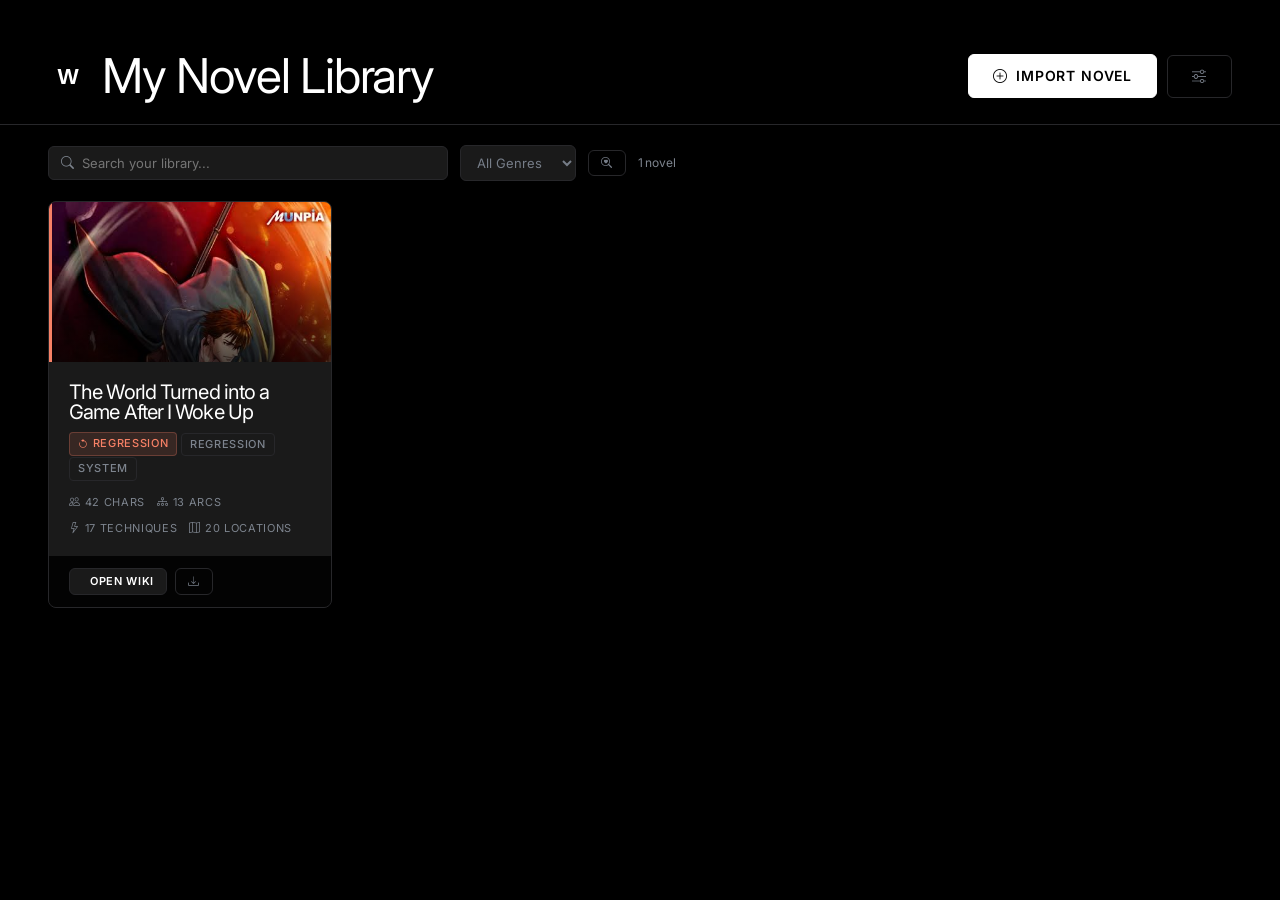
==== commit 94deca27: "feat: initialize wiki project structure with data, core JS modules, and initial novel entry" ====
--- a/index.html
+++ b/index.html
@@ -92,46 +92,6 @@
 
   </div>
 
-  <!-- ═══ GITHUB PUBLISH MODAL ═══ -->
-  <div class="publish-overlay" id="publish-overlay" onclick="handlePublishOverlayClick(event)">
-    <div class="publish-panel">
-      <div class="publish-header">
-        <div class="publish-title"><i class="bi bi-github"></i>Publish to GitHub</div>
-        <button class="publish-close" onclick="closePublish()" aria-label="Close publish dialog"><i class="bi bi-x" aria-hidden="true"></i></button>
-      </div>
-      <div class="publish-subtitle">Push this novel's JSON to a GitHub repository. Requires a Personal Access Token with <code>repo</code> scope.</div>
-
-      <div class="publish-row">
-        <div class="publish-field">
-          <div class="publish-field-label">GitHub Owner</div>
-          <input class="publish-input" id="pub-owner" placeholder="username or org" autocomplete="off">
-        </div>
-        <div class="publish-field">
-          <div class="publish-field-label">Repository</div>
-          <input class="publish-input" id="pub-repo" placeholder="my-wiki-repo" autocomplete="off">
-        </div>
-      </div>
-      <div class="publish-field-label">File Path in Repo</div>
-      <input class="publish-input" id="pub-path" placeholder="data/novel-name.json" autocomplete="off">
-      <div class="publish-field-label">Personal Access Token</div>
-      <input class="publish-input" id="pub-token" type="password" placeholder="ghp_xxxxxxxxxxxxxxxxxxxx" autocomplete="off">
-      <label class="remember-token-row">
-        <input type="checkbox" id="pub-remember">
-        <span>Remember token for this novel</span>
-      </label>
-
-      <div class="publish-status idle" id="pub-status">
-        <i class="bi bi-info-circle"></i>
-        <span id="pub-status-text">Fill in the fields above to publish your novel's data to GitHub.</span>
-      </div>
-      <div class="publish-last hidden" id="pub-last"></div>
-
-      <div class="publish-actions">
-        <button class="btn btn-ghost" onclick="closePublish()"><i class="bi bi-x-circle"></i>Cancel</button>
-        <button class="btn btn-primary" id="pub-btn" onclick="doPublish()"><i class="bi bi-cloud-upload"></i>Publish</button>
-      </div>
-    </div>
-  </div>
 
   <!-- ═══ SETTINGS MODAL ═══ -->
   <div class="settings-overlay" id="settings-overlay" onclick="handleOverlayClick(event)">
@@ -215,7 +175,6 @@
 
   <script src="js/utils.js"></script>
   <script src="js/store.js"></script>
-  <script src="js/github.js"></script>
   <script src="js/settings.js"></script>
   <script src="js/library.js"></script>
 </body>
--- a/css/style.css
+++ b/css/style.css
@@ -19,8 +19,10 @@
 
   /* Accent — defaults to cool white; overridden by genre + settings */
   --accent:        #ffffff;
+  --accent-rgb:    255,255,255;
   --accent-dim:    rgba(255,255,255,0.08);
   --accent-border: rgba(255,255,255,0.18);
+  --accent-hover:  #ffffff;
 
   /* Grade colors */
   --grade-common:    #6e7681;
@@ -182,8 +184,12 @@
 .card-clickable { cursor: pointer; }
 .card-clickable:hover { border-color: var(--accent-border); background: var(--bg-elevated); }
 .card-header { display: flex; align-items: flex-start; justify-content: space-between; margin-bottom: 12px; gap: 12px; }
-.card-title { font-size: 15px; font-weight: 600; }
-.card-meta { font-size: 12px; color: var(--text-muted); margin-top: 2px; }
+.card-header > div:first-child { min-width: 0; flex: 1; }
+.card-header > span.badge, .card-header > div:last-child:not(:first-child) { flex-shrink: 0; max-width: 160px; }
+.card-header > span.badge { white-space: normal; text-align: right; line-height: 1.3; }
+.card-header > div:last-child:not(:first-child) .badge { white-space: normal; text-align: center; line-height: 1.3; }
+.card-title { font-size: 15px; font-weight: 600; overflow: hidden; text-overflow: ellipsis; white-space: nowrap; }
+.card-meta { font-size: 12px; color: var(--text-muted); margin-top: 2px; overflow: hidden; text-overflow: ellipsis; white-space: nowrap; }
 .card-body { font-size: 13px; color: var(--text-secondary); line-height: 1.5; }
 
 /* ===== BADGES ===== */
@@ -392,6 +398,19 @@
 .novel-card { background:var(--bg-card); border:1px solid var(--border); border-radius:var(--radius-lg); overflow:hidden; cursor:pointer; transition:var(--transition); }
 .novel-card:hover { border-color:var(--accent-border); }
 .novel-card-top { height:3px; background:var(--accent); }
+.novel-card-cover {
+  height:160px;
+  background-size:cover;
+  background-position:center top;
+  background-repeat:no-repeat;
+  position:relative;
+}
+.novel-card-cover::after {
+  content:'';
+  position:absolute;
+  inset:0;
+  background:linear-gradient(to bottom, transparent 40%, rgba(0,0,0,0.7));
+}
 .novel-card-body { padding:20px; }
 .novel-card-title { font-size:20px; font-weight:400; letter-spacing:-0.9px; line-height:1.0; margin-bottom:10px; }
 .novel-card-genre { margin-bottom:14px; }
@@ -402,6 +421,17 @@
 
 /* ===== IMPORT PAGE ===== */
 .import-container { max-width:800px; margin:48px auto; padding:0 24px; }
+
+/* Browser-only notice */
+.import-notice {
+  display:flex; align-items:flex-start; gap:12px;
+  background:rgba(88,166,255,.06); border:1px solid rgba(88,166,255,.2);
+  border-radius:var(--radius); padding:14px 16px;
+  font-size:13px; color:var(--text-secondary); line-height:1.5;
+  margin-bottom:24px;
+}
+.import-notice i { color:#58a6ff; font-size:16px; flex-shrink:0; margin-top:1px; }
+.import-notice strong { color:var(--text-primary); }
 .import-zone { background:var(--bg-card); border:1px solid var(--accent-border); border-radius:var(--radius-lg); padding:48px 32px; text-align:center; cursor:pointer; transition:var(--transition); margin-bottom:16px; }
 .import-zone:hover, .import-zone.dragover { border-color:var(--accent); background:var(--accent-dim); }
 .import-zone i { font-size:32px; color:var(--accent); margin-bottom:12px; display:block; }
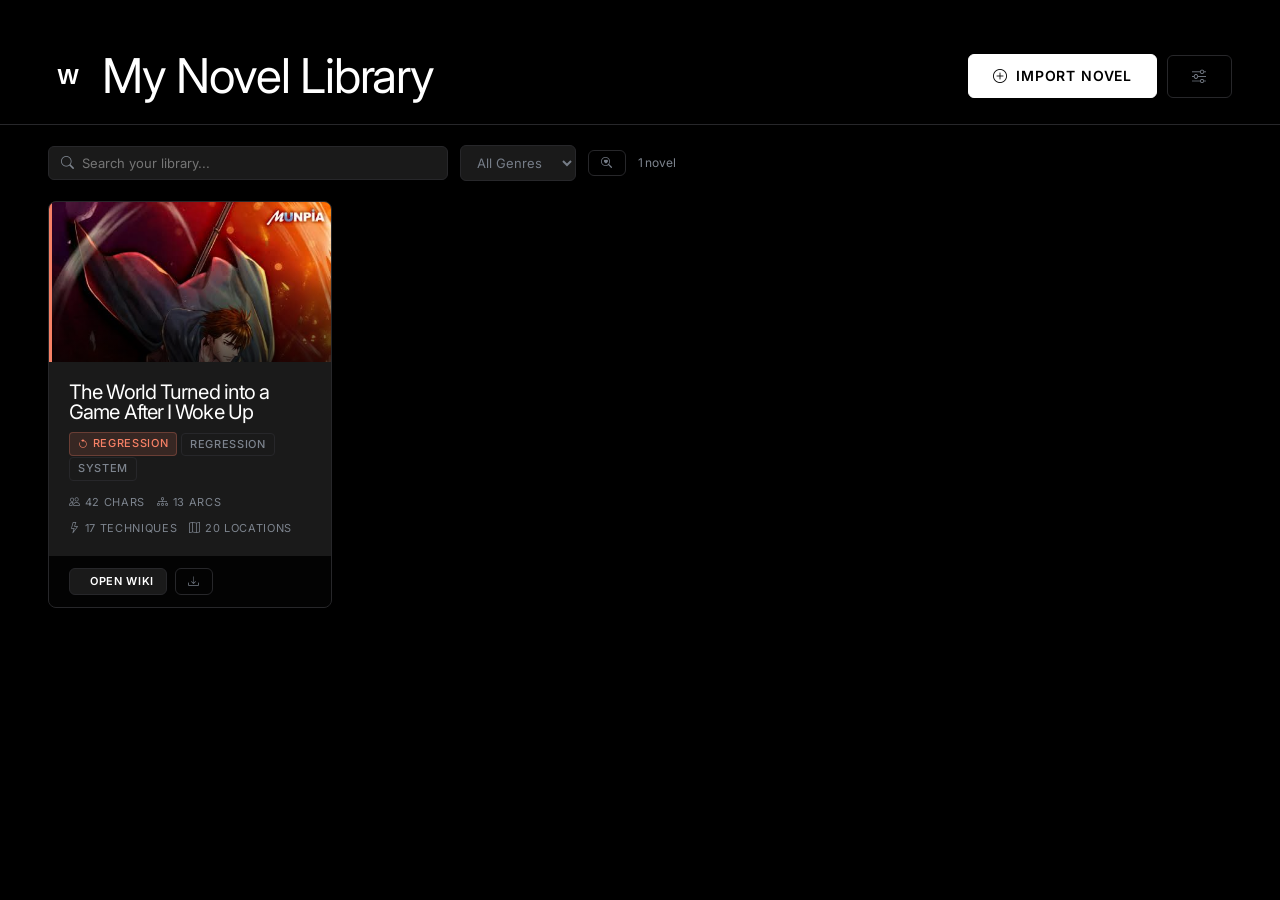
==== commit 9cf60f37: "feat: implement wiki routing, sidebar navigation, and live search functionality with new modular JS " ====
--- a/index.html
+++ b/index.html
@@ -1,3 +1,8 @@
+<!--
+  the main library page — shows all the novels the user has imported
+  also has the settings/appearance panel and the recently viewed strip
+  scripts: utils.js, store.js, settings.js, library.js
+-->
 <!DOCTYPE html>
 <html lang="en">
 <head>
--- a/css/style.css
+++ b/css/style.css
@@ -1,6 +1,6 @@
 @import url('https://fonts.googleapis.com/css2?family=Inter:wght@400;500;600&display=swap');
 
-/* ===== CSS VARIABLES — Dark Editorial Palette ===== */
+/* css variables — dark editorial palette (defaults, overridden by settings) */
 :root {
   /* Backgrounds */
   --bg-base:    #000000;
@@ -656,28 +656,164 @@
 .import-step.done .step-label   { color:#23f0c7; }
 
 /* ===== RESPONSIVE ===== */
+
+/* ── Tablet / large mobile (≤ 900px) ── */
 @media (max-width:900px) {
+  /* Sidebar */
   #sidebar { transform:translateX(-260px); width:260px; }
   #sidebar.open { transform:translateX(0); }
   #main { margin-left:0; }
   .menu-toggle { display:flex; }
+
+  /* Library page */
   .library-header, .library-toolbar, .library-grid { padding-left:20px; padding-right:20px; }
+  .library-hero-row { flex-direction:column; align-items:stretch; }
+  /* Make the action button row fill the width — Import Novel left, Settings right */
+  .library-hero-row > *:last-child { display:flex; align-items:center; justify-content:space-between; width:100%; gap:0; }
+  .library-title { font-size:36px; }
+
+  /* Content area */
   #content { padding:20px 16px 60px; }
+
+  /* Grids */
   .grid-3, .grid-4 { grid-template-columns:repeat(2,1fr); }
+
+  /* Character hero / infobox */
   .char-hero { flex-direction:column; }
-  .library-hero-row { flex-direction:column; align-items:flex-start; }
-  .library-title { font-size:36px; }
-}
+
+  /* Header search — shrink a bit */
+  .header-search { width:180px; }
+
+  /* Search dropdown — don't overflow viewport on right side */
+  .search-dropdown { width:min(340px, calc(100vw - 48px)); right:0; left:auto; }
+
+  /* Settings / publish modal */
+  .settings-panel { padding:24px; }
+  .publish-panel  { padding:24px; }
+
+  /* Toast — full-width pinned to bottom center */
+  .wiki-toast { left:16px; right:16px; bottom:16px; max-width:none; }
+}
+
+/* ── Small tablet / large phone (≤ 600px) ── */
 @media (max-width:600px) {
+  /* Grids */
   .grid-2, .grid-3, .grid-4 { grid-template-columns:1fr; }
   .hub-grid { grid-template-columns:repeat(3,1fr); }
-  .analysis-tabs { overflow-x:auto; flex-wrap:nowrap; }
   .library-grid { grid-template-columns:1fr; }
+
+  /* Library page */
   .library-title { font-size:32px; }
+  .library-header { padding:32px 20px 16px; }
+
+  /* Library action buttons — shrink from btn-lg to normal */
+  .library-header .btn-lg { padding:9px 14px; font-size:12px; }
+
+  /* Header breadcrumb — clamp novel title to one line */
+  .header-breadcrumb { overflow:hidden; flex:1; min-width:0; }
+  #hdr-novel { overflow:hidden; text-overflow:ellipsis; white-space:nowrap; max-width:100px; display:inline-block; }
+
+  /* Typography */
   .page-title { font-size:28px; }
+  .char-name  { font-size:28px; }
+
+  /* Import step progress */
   .step-label { display:none; }
+
+  /* Import page (container + textarea base styles are above responsive, so work here) */
+  .import-container { padding:0 24px; margin-top:24px; }
+  .import-textarea  { min-height:180px; }
+  /* Import steps centering when labels hidden */
+  .import-steps { justify-content:space-between; padding-top:16px; margin-bottom:24px; }
+  .import-step { flex:0; gap:0; }
+  .import-step:not(:last-child)::after { flex:1; margin:0 8px; }
+
+  /* Analysis tabs */
+  .analysis-tabs { overflow-x:auto; flex-wrap:nowrap; padding-bottom:4px; }
+  .analysis-tab  { flex-shrink:0; }
+
+  /* Publish modal */
   .publish-row { flex-direction:column; gap:0; }
-}
+
+  /* Detail table — stack label above value */
+  .detail-table td { display:block; width:100%; }
+  .detail-table td:first-child {
+    width:100%; padding-bottom:2px; padding-right:0;
+    font-size:10px; border-bottom:none; padding-top:14px;
+  }
+  .detail-table td:last-child { padding-top:2px; padding-bottom:10px; }
+  .detail-table tr { border-bottom:1px solid var(--border-muted); }
+
+  /* Filter bar — stack vertically */
+  .filter-bar { flex-direction:column; align-items:stretch; }
+  .filter-search { max-width:none; width:100%; }
+  .filter-select { width:100%; }
+
+  /* Relation items */
+  .relation-item { flex-wrap:wrap; gap:8px; }
+
+  /* Win/loss/draw record bar */
+  .record-bar { flex-wrap:wrap; justify-content:center; gap:8px; }
+
+  /* Cosmology ladder */
+  .cosmology-ladder { padding-left:36px; }
+
+  /* Char hero button row */
+  .note-modal-actions { flex-wrap:wrap; }
+
+  /* Settings rows — stack label and control */
+  .settings-row { flex-direction:column; align-items:flex-start; gap:10px; }
+  .color-picker-wrap { align-self:flex-end; }
+  .range-wrap { align-self:flex-end; }
+  .settings-panel { padding:20px; }
+  .publish-panel  { padding:20px; }
+
+  /* Header — condense */
+  .header-search { width:160px; }
+  #header { padding:0 12px; gap:8px; }
+}
+
+/* ── Phone (≤ 480px) ── */
+@media (max-width:480px) {
+  /* Hub grid: 2 columns instead of 3 */
+  .hub-grid { grid-template-columns:repeat(2,1fr); }
+
+  /* Header: hide search input entirely, keep icon accessible via overlay */
+  .header-search { display:none; }
+
+  /* Typography */
+  .page-title { font-size:24px; }
+  .char-name  { font-size:24px; }
+  .library-title { font-size:26px; }
+
+  /* Further clamp header novel title */
+  #hdr-novel { max-width:70px; }
+
+  /* Cards */
+  .card { padding:14px; }
+
+  /* Stat boxes */
+  .stat-box { min-width:72px; padding:10px 12px; }
+  .stat-box-value { font-size:18px; }
+
+  /* Import */
+  .import-container { padding:0 12px; }
+  .import-topbar { padding:0 12px; gap:10px; }
+  .import-steps { gap:4px; }
+  .step-num { width:26px; height:26px; font-size:11px; }
+
+  /* Modal panels */
+  .settings-panel { padding:16px; }
+  .publish-panel  { padding:16px; }
+  .note-modal-panel, .chapter-modal-panel { padding:20px; }
+
+  /* Analysis tabs */
+  .analysis-tab { padding:7px 10px; font-size:11px; }
+
+  /* Toast */
+  .wiki-toast { padding:10px 14px; font-size:12px; }
+}
+
 
 /* ===== FOCUS VISIBLE — keyboard navigation ring ===== */
 :focus-visible {
@@ -815,7 +951,63 @@
 /* ===== NOVEL CARD TIMESTAMP ===== */
 .novel-card-viewed { font-size:10px; color:var(--text-muted); margin-top:8px; display:flex; align-items:center; gap:4px; }
 
-/* ===== PRINT STYLES ===== */
+/* ===== IMPORT PAGE — INPUT METHOD TOGGLE ===== */
+.input-method-toggle { display:flex; gap:0; border:1px solid var(--accent-border); border-radius:var(--radius); overflow:hidden; margin-bottom:24px; width:fit-content; }
+.input-method-toggle button { flex:1; padding:10px 22px; font-size:13px; font-weight:600; background:transparent; border:none; color:var(--text-secondary); cursor:pointer; display:flex; align-items:center; gap:7px; transition:background .18s, color .18s; white-space:nowrap; }
+.input-method-toggle button.active { background:var(--accent); color:#000; }
+.input-method-toggle button:not(.active):hover { background:var(--accent-dim); color:var(--text-primary); }
+
+/* ===== IMPORT PAGE — VALIDATION ===== */
+.validation-list { list-style:none; padding:0; margin:0; display:flex; flex-direction:column; gap:6px; }
+.validation-list li { display:flex; align-items:flex-start; gap:8px; font-size:13px; line-height:1.5; }
+.validation-list li .vi { flex-shrink:0; margin-top:2px; }
+.v-error   { color:#ff4d4d; }
+.v-warning { color:#f0a500; }
+.v-ok      { color:#23f0c7; }
+.validation-box { background:var(--bg-card); border:1px solid var(--accent-border); border-radius:var(--radius); padding:16px 20px; margin-top:16px; }
+.validation-box-title { font-size:12px; font-weight:700; text-transform:uppercase; letter-spacing:.07em; color:var(--text-secondary); margin-bottom:12px; }
+
+/* ===== IMPORT PAGE — SETUP GUIDE ===== */
+.setup-guide { background:var(--bg-card); border:1px solid var(--border); border-radius:var(--radius-lg); margin-bottom:28px; overflow:hidden; }
+.setup-guide-toggle { display:flex; align-items:center; gap:10px; padding:16px 20px; cursor:pointer; transition:background 0.18s; user-select:none; background:none; border:none; width:100%; color:var(--text-primary); font-family:inherit; font-size:14px; font-weight:500; }
+.setup-guide-toggle:hover { background:var(--bg-elevated); }
+.setup-guide-toggle i.guide-icon { color:var(--accent); font-size:16px; }
+.setup-guide-toggle .guide-arrow { margin-left:auto; color:var(--text-muted); transition:transform 0.2s; font-size:14px; }
+.setup-guide.open .guide-arrow { transform:rotate(180deg); }
+.setup-guide-body { display:none; padding:0 20px 20px; }
+.setup-guide.open .setup-guide-body { display:block; }
+.setup-steps { list-style:none; padding:0; margin:0; counter-reset:step; }
+.setup-steps li { position:relative; padding:12px 0 12px 44px; font-size:13px; color:var(--text-secondary); line-height:1.6; border-bottom:1px solid var(--border-muted); counter-increment:step; }
+.setup-steps li:last-child { border-bottom:none; }
+.setup-steps li::before { content:counter(step); position:absolute; left:0; top:12px; width:28px; height:28px; border-radius:50%; background:var(--accent-dim); border:1px solid var(--accent-border); display:flex; align-items:center; justify-content:center; font-size:12px; font-weight:600; color:var(--accent); }
+.setup-steps li strong { color:var(--text-primary); }
+.setup-steps li code { background:var(--bg-elevated); border:1px solid var(--border); border-radius:4px; padding:1px 6px; font-size:12px; font-family:'Courier New',monospace; color:var(--accent); }
+
+/* ===== IMPORT PAGE — DOWNLOAD BUTTONS ===== */
+.download-row { display:flex; gap:10px; margin-top:16px; flex-wrap:wrap; }
+.btn-download { display:inline-flex; align-items:center; justify-content:center; gap:8px; flex:1; padding:10px 18px; border-radius:var(--radius); font-size:13px; font-weight:600; border:1px solid var(--accent-border); background:var(--accent-dim); color:var(--accent); cursor:pointer; transition:all 0.18s ease; text-decoration:none; font-family:inherit; text-transform:uppercase; letter-spacing:0.06em; }
+.btn-download:hover { background:var(--accent); color:#000; }
+.btn-download i { font-size:15px; }
+
+/* ===== IMPORT PAGE — ANALYSIS BADGE ===== */
+.analysis-badge { display:inline-flex; align-items:center; gap:5px; font-size:11px; font-weight:700; padding:3px 10px; border-radius:99px; background:var(--accent-dim); color:var(--accent); border:1px solid var(--accent-border); margin-left:8px; vertical-align:middle; }
+
+/* ===== IMPORT PAGE — RESPONSIVE =====
+   These rules MUST come after the base import styles above so cascade works. */
+@media (max-width:600px) {
+  .page-import { overflow-x:hidden; }
+  .input-method-toggle { width:100%; overflow:visible; }
+  .input-method-toggle button { flex:1; min-width:0; padding:10px 10px; font-size:12px; white-space:normal; text-align:center; justify-content:center; gap:5px; }
+  .download-row { flex-direction:column; }
+  .btn-download  { flex:none; width:100%; }
+  .page-import .btn-lg { flex:1; min-width:0; justify-content:center; }
+}
+@media (max-width:480px) {
+  .import-zone { padding:32px 16px; }
+  .import-notice { font-size:12px; padding:12px 12px; }
+  .page-import .btn-lg { padding:10px 12px; font-size:12px; }
+}
+
 @media print {
   #sidebar, #header, .settings-overlay, .publish-overlay, .note-modal, .chapter-modal, #sidebar-backdrop, .wiki-toast { display:none!important; }
   #main { margin-left:0!important; }
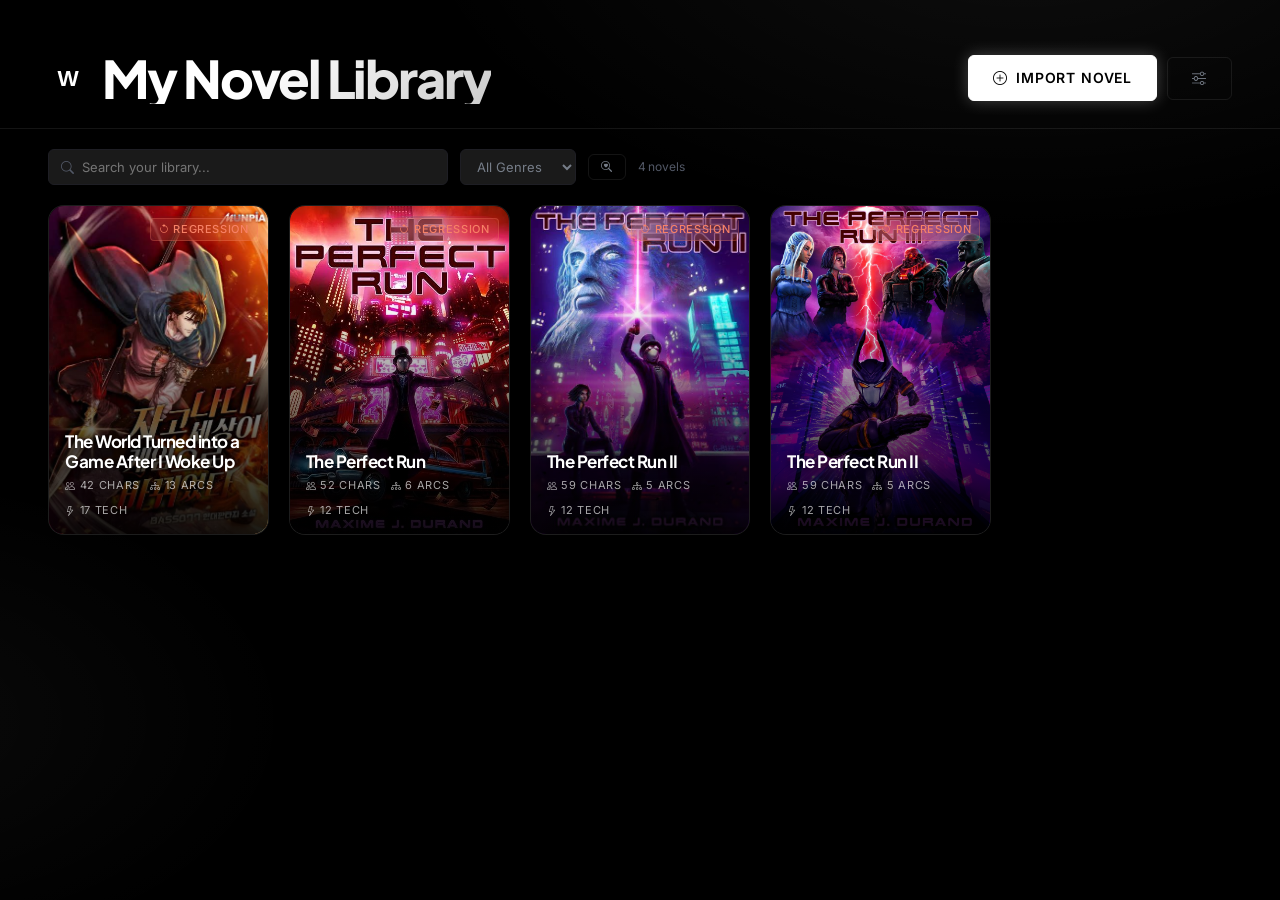
==== commit 9b9691ea: "feat: import glass styles, mobile tab bar, wiki stagger animations, step glow, search glass dropdown" ====
--- a/index.html
+++ b/index.html
@@ -94,6 +94,21 @@
         <i class="bi bi-plus-circle"></i>Import Novel
       </a>
     </div>
+    <!-- MOBILE BOTTOM TAB BAR -->
+    <nav id="mobile-tab-bar" aria-label="Mobile navigation">
+      <a class="tab-bar-item active" href="index.html" aria-label="Library">
+        <i class="bi bi-collection"></i>
+        <span>Library</span>
+      </a>
+      <a class="tab-bar-item" href="import.html" aria-label="Import">
+        <i class="bi bi-plus-circle"></i>
+        <span>Import</span>
+      </a>
+      <button class="tab-bar-item" onclick="openSettings()" aria-label="Settings">
+        <i class="bi bi-sliders"></i>
+        <span>Settings</span>
+      </button>
+    </nav>
 
   </div>
 
--- a/css/style.css
+++ b/css/style.css
@@ -1,27 +1,27 @@
-@import url('https://fonts.googleapis.com/css2?family=Inter:wght@400;500;600&display=swap');
+@import url('https://fonts.googleapis.com/css2?family=Inter:wght@300;400;500;600&family=Plus+Jakarta+Sans:wght@400;500;600;700;800&family=JetBrains+Mono:wght@400;500&display=swap');
 
 /* css variables — dark editorial palette (defaults, overridden by settings) */
 :root {
   /* Backgrounds */
-  --bg-base:    #000000;
-  --bg-card:    #1a1a1a;
-  --bg-elevated:#030303;
-  --bg-hover:   #27272a;
+  --bg-base:    #050507;
+  --bg-card:    #0f0f12;
+  --bg-elevated:#080809;
+  --bg-hover:   #1a1a1f;
 
   /* Borders */
-  --border:     #27272a;
-  --border-muted:#1a1a1a;
+  --border:     #1e1e24;
+  --border-muted:#13131a;
 
   /* Text */
-  --text-primary:  #ffffff;
-  --text-secondary:#767d88;
-  --text-muted:    #7d848e;
+  --text-primary:  #f0f0f5;
+  --text-secondary:#7a8190;
+  --text-muted:    #525866;
 
   /* Accent — defaults to cool white; overridden by genre + settings */
   --accent:        #ffffff;
   --accent-rgb:    255,255,255;
-  --accent-dim:    rgba(255,255,255,0.08);
-  --accent-border: rgba(255,255,255,0.18);
+  --accent-dim:    rgba(255,255,255,0.07);
+  --accent-border: rgba(255,255,255,0.15);
   --accent-hover:  #ffffff;
 
   /* Grade colors */
@@ -36,9 +36,28 @@
   /* Layout */
   --sidebar-width: 260px;
   --header-height: 60px;
-  --radius:    6px;
-  --radius-lg: 8px;
-  --transition: all 0.18s ease;
+  --radius:    8px;
+  --radius-lg: 12px;
+  --radius-xl: 16px;
+  --transition: all 0.22s cubic-bezier(0.34,1.56,0.64,1);
+  --transition-fast: all 0.14s ease;
+
+  /* Glass */
+  --glass-bg:     rgba(255,255,255,0.04);
+  --glass-border: rgba(255,255,255,0.08);
+  --glass-blur:   blur(20px);
+  --glass-blur-sm:blur(12px);
+
+  /* Shadows */
+  --shadow-sm:  0 1px 3px rgba(0,0,0,0.4);
+  --shadow-md:  0 4px 16px rgba(0,0,0,0.5);
+  --shadow-lg:  0 8px 32px rgba(0,0,0,0.6);
+  --shadow-glow:0 0 24px rgba(var(--accent-rgb),0.18);
+
+  /* Typography */
+  --font-display: 'Plus Jakarta Sans', sans-serif;
+  --font-body:    'Inter', sans-serif;
+  --font-mono:    'JetBrains Mono', monospace;
 }
 
 /* Genre accent overrides */
@@ -54,13 +73,17 @@
 *, *::before, *::after { box-sizing: border-box; margin: 0; padding: 0; }
 html { font-size: 16px; scroll-behavior: smooth; }
 body {
-  font-family: 'Inter', sans-serif;
+  font-family: var(--font-body);
   background: var(--bg-base);
   color: var(--text-primary);
   min-height: 100vh;
-  line-height: 1.3;
+  line-height: 1.4;
   letter-spacing: -0.16px;
   -webkit-font-smoothing: antialiased;
+  background-image:
+    radial-gradient(ellipse 80% 60% at 80% -10%, rgba(var(--accent-rgb),0.06) 0%, transparent 60%),
+    radial-gradient(ellipse 60% 50% at -10% 80%, rgba(var(--accent-rgb),0.04) 0%, transparent 55%);
+  background-attachment: fixed;
 }
 a { color: var(--accent); text-decoration: none; transition: var(--transition); }
 a:hover { opacity: .75; }
@@ -75,12 +98,14 @@
 #sidebar {
   width: var(--sidebar-width);
   height: 100vh;
-  background: var(--bg-base);
-  border-right: 1px solid var(--border);
+  background: rgba(5,5,7,0.85);
+  backdrop-filter: var(--glass-blur);
+  -webkit-backdrop-filter: var(--glass-blur);
+  border-right: 1px solid var(--glass-border);
   position: fixed; top: 0; left: 0;
   display: flex; flex-direction: column;
   z-index: 100; overflow: hidden;
-  transition: transform .3s ease;
+  transition: transform .3s cubic-bezier(0.34,1.2,0.64,1);
 }
 .sidebar-logo { padding: 20px 16px 16px; border-bottom: 1px solid var(--border); display: flex; align-items: center; gap: 10px; flex-shrink: 0; }
 .logo-icon { width: 32px; height: 32px; display: flex; align-items: center; justify-content: center; color: var(--accent); font-size: 22px; flex-shrink: 0; }
@@ -97,15 +122,15 @@
 
 .nav-item {
   display: flex; align-items: center; gap: 10px;
-  padding: 8px 16px;
+  padding: 9px 14px; margin: 1px 8px;
   color: var(--text-secondary);
   font-size: 13px; font-weight: 400;
-  cursor: pointer; transition: var(--transition);
-  border-left: 2px solid transparent;
-  text-decoration: none;
-}
-.nav-item:hover { color: var(--text-primary); border-left-color: var(--border); }
-.nav-item.active { color: var(--accent); border-left-color: var(--accent); background: var(--accent-dim); }
+  cursor: pointer; transition: var(--transition-fast);
+  border-radius: var(--radius);
+  text-decoration: none; position: relative;
+}
+.nav-item:hover { color: var(--text-primary); background: var(--glass-bg); }
+.nav-item.active { color: var(--accent); background: var(--accent-dim); box-shadow: inset 0 0 0 1px var(--accent-border); font-weight: 500; }
 .nav-item i { font-size: 14px; width: 16px; text-align: center; flex-shrink: 0; }
 
 .nav-badge {
@@ -118,7 +143,7 @@
 }
 .nav-item.active .nav-badge { background: var(--accent-dim); color: var(--accent); border-color: var(--accent-border); }
 
-.sidebar-bottom { padding: 12px 16px; border-top: 1px solid var(--border); display: flex; flex-direction: column; gap: 4px; }
+
 .btn-home {
   display: flex; align-items: center; gap: 8px;
   color: var(--text-muted); font-size: 12px; font-weight: 500;
@@ -133,8 +158,11 @@
 /* ── Header ── */
 #header {
   height: var(--header-height);
-  background: var(--bg-base);
-  border-bottom: 1px solid var(--border);
+  background: rgba(5,5,7,0.8);
+  backdrop-filter: var(--glass-blur-sm);
+  -webkit-backdrop-filter: var(--glass-blur-sm);
+  border-bottom: 1px solid var(--glass-border);
+  box-shadow: 0 1px 0 rgba(var(--accent-rgb),0.05);
   display: flex; align-items: center; padding: 0 24px; gap: 16px;
   position: sticky; top: 0; z-index: 90;
 }
@@ -160,13 +188,14 @@
 
 /* ===== TYPOGRAPHY ===== */
 .page-title {
-  font-size: 40px; font-weight: 400;
-  line-height: 1.0; letter-spacing: -1px;
+  font-family: var(--font-display);
+  font-size: 40px; font-weight: 700;
+  line-height: 1.0; letter-spacing: -1.5px;
   display: flex; align-items: center; gap: 12px;
   margin-bottom: 8px;
 }
 .page-title i { color: var(--accent); font-size: 32px; }
-.page-subtitle { font-size: 16px; color: var(--text-secondary); margin-bottom: 24px; line-height: 1.4; letter-spacing: -0.16px; }
+.page-subtitle { font-size: 16px; color: var(--text-secondary); margin-bottom: 24px; line-height: 1.5; letter-spacing: -0.16px; }
 .section-title {
   font-size: 14px; font-weight: 500;
   text-transform: uppercase; letter-spacing: 0.35px;
@@ -178,11 +207,11 @@
 .section-title i { color: var(--accent); }
 
 /* ===== CARDS ===== */
-.card { background: var(--bg-card); border: 1px solid var(--border); border-radius: var(--radius-lg); padding: 20px; transition: var(--transition); }
+.card { background: var(--glass-bg); backdrop-filter: var(--glass-blur-sm); -webkit-backdrop-filter: var(--glass-blur-sm); border: 1px solid var(--glass-border); border-radius: var(--radius-lg); padding: 20px; transition: var(--transition-fast); }
 .card-sm { padding: 14px 16px; }
 .card-accent { border-top: 2px solid var(--accent); }
 .card-clickable { cursor: pointer; }
-.card-clickable:hover { border-color: var(--accent-border); background: var(--bg-elevated); }
+.card-clickable:hover { border-color: var(--accent-border); background: rgba(var(--accent-rgb),0.06); box-shadow: var(--shadow-glow); transform: translateY(-2px); }
 .card-header { display: flex; align-items: flex-start; justify-content: space-between; margin-bottom: 12px; gap: 12px; }
 .card-header > div:first-child { min-width: 0; flex: 1; }
 .card-header > span.badge, .card-header > div:last-child:not(:first-child) { flex-shrink: 0; max-width: 160px; }
@@ -229,22 +258,21 @@
 
 /* ===== GRIDS ===== */
 .grid-2    { display:grid; grid-template-columns:repeat(2,1fr); gap:16px; }
-.grid-3    { display:grid; grid-template-columns:repeat(3,1fr); gap:16px; }
-.grid-4    { display:grid; grid-template-columns:repeat(4,1fr); gap:16px; }
 .grid-auto { display:grid; grid-template-columns:repeat(auto-fill,minmax(280px,1fr)); gap:16px; }
-.grid-auto-sm { display:grid; grid-template-columns:repeat(auto-fill,minmax(200px,1fr)); gap:12px; }
 
 /* ===== STAT BOXES ===== */
 .stat-row { display:flex; gap:8px; flex-wrap:wrap; margin-bottom:16px; }
-.stat-box { background:var(--bg-card); border:1px solid var(--border); border-radius:var(--radius); padding:12px 16px; text-align:center; min-width:90px; }
-.stat-box-value { font-size:22px; font-weight:600; color:var(--accent); line-height:1; letter-spacing:-0.9px; }
+.stat-box { background:var(--glass-bg); border:1px solid var(--glass-border); border-radius:var(--radius); padding:12px 16px; text-align:center; min-width:90px; backdrop-filter:var(--glass-blur-sm); transition:var(--transition-fast); }
+.stat-box:hover { border-color:var(--accent-border); transform:translateY(-2px); }
+.stat-box-value { font-family:var(--font-mono); font-size:22px; font-weight:500; color:var(--accent); line-height:1; letter-spacing:-0.9px; }
 .stat-box-label { font-size:10px; color:var(--text-muted); text-transform:uppercase; letter-spacing:0.35px; margin-top:4px; }
 
 /* ===== CHARACTER HERO ===== */
-.char-hero { background:var(--bg-card); border:1px solid var(--border); border-radius:var(--radius-lg); padding:24px; display:flex; gap:24px; align-items:flex-start; margin-bottom:24px; }
-.char-avatar { width:80px; height:80px; border-radius:8px; display:flex; align-items:center; justify-content:center; font-size:28px; font-weight:600; color:#000; flex-shrink:0; background:var(--accent); }
+.char-hero { background:var(--glass-bg); backdrop-filter:var(--glass-blur-sm); -webkit-backdrop-filter:var(--glass-blur-sm); border:1px solid var(--glass-border); border-radius:var(--radius-xl); padding:28px; display:flex; gap:24px; align-items:flex-start; margin-bottom:24px; position:relative; overflow:hidden; }
+.char-hero::before { content:''; position:absolute; top:-40px; right:-40px; width:160px; height:160px; border-radius:50%; background:radial-gradient(circle,rgba(var(--accent-rgb),0.12) 0%,transparent 70%); pointer-events:none; }
+.char-avatar { width:80px; height:80px; border-radius:12px; display:flex; align-items:center; justify-content:center; font-size:28px; font-weight:700; color:#000; flex-shrink:0; background:var(--accent); box-shadow:0 0 0 3px rgba(var(--accent-rgb),0.3), var(--shadow-glow); font-family:var(--font-display); }
 .char-info { flex:1; }
-.char-name { font-size:36px; font-weight:400; letter-spacing:-0.9px; line-height:1.0; }
+.char-name { font-family:var(--font-display); font-size:36px; font-weight:800; letter-spacing:-1.5px; line-height:1.0; }
 .char-aliases { font-size:12px; color:var(--text-muted); margin:4px 0 10px; }
 .char-badges { display:flex; gap:6px; flex-wrap:wrap; }
 
@@ -257,12 +285,13 @@
 .detail-table td:last-child { font-size:13px; color:var(--text-secondary); }
 
 /* ===== WIKI TABLE ===== */
-.table-wrapper { background:var(--bg-card); border:1px solid var(--border); border-radius:var(--radius-lg); overflow:hidden; }
+.table-wrapper { background:var(--glass-bg); backdrop-filter:var(--glass-blur-sm); border:1px solid var(--glass-border); border-radius:var(--radius-lg); overflow:hidden; }
 .wiki-table { width:100%; border-collapse:collapse; font-size:13px; }
-.wiki-table thead tr { background:var(--bg-elevated); text-align:left; }
-.wiki-table th { padding:10px 14px; font-size:10px; font-weight:500; color:var(--text-muted); text-transform:uppercase; letter-spacing:0.35px; border-bottom:1px solid var(--border); }
-.wiki-table td { padding:12px 14px; color:var(--text-secondary); border-bottom:1px solid var(--border-muted); vertical-align:top; }
-.wiki-table tbody tr:hover { background:var(--bg-card); }
+.wiki-table thead tr { background:rgba(var(--accent-rgb),0.05); text-align:left; }
+.wiki-table th { padding:10px 14px; font-size:10px; font-weight:600; color:var(--accent); text-transform:uppercase; letter-spacing:0.35px; border-bottom:1px solid var(--glass-border); }
+.wiki-table td { padding:12px 14px; color:var(--text-secondary); border-bottom:1px solid rgba(255,255,255,0.04); vertical-align:top; }
+.wiki-table tbody tr { transition:background 0.12s; }
+.wiki-table tbody tr:hover { background:rgba(var(--accent-rgb),0.05); }
 .wiki-table tbody tr:last-child td { border-bottom:none; }
 
 /* Tier rank circles */
@@ -277,12 +306,12 @@
 
 /* ===== TIMELINE ===== */
 .timeline { position:relative; padding-left:32px; }
-.timeline::before { content:''; position:absolute; left:10px; top:0; bottom:0; width:1px; background:var(--border); }
-.timeline-item { position:relative; margin-bottom:24px; }
-.timeline-dot { position:absolute; left:-26px; top:6px; width:12px; height:12px; border-radius:50%; background:var(--accent); border:2px solid var(--bg-base); }
-.timeline-chapter { font-size:10px; color:var(--accent); font-weight:500; margin-bottom:4px; text-transform:uppercase; letter-spacing:0.35px; }
-.timeline-title { font-size:16px; font-weight:400; margin-bottom:8px; letter-spacing:-0.16px; }
-.timeline-body { font-size:13px; color:var(--text-secondary); line-height:1.5; }
+.timeline::before { content:''; position:absolute; left:10px; top:0; bottom:0; width:1px; background:linear-gradient(to bottom, rgba(var(--accent-rgb),0.5), transparent); }
+.timeline-item { position:relative; margin-bottom:24px; animation:fadeInUp 0.4s ease both; }
+.timeline-dot { position:absolute; left:-26px; top:6px; width:12px; height:12px; border-radius:50%; background:var(--accent); border:2px solid var(--bg-base); box-shadow:0 0 8px rgba(var(--accent-rgb),0.5); }
+.timeline-chapter { font-size:10px; color:var(--accent); font-weight:600; margin-bottom:4px; text-transform:uppercase; letter-spacing:0.35px; }
+.timeline-title { font-family:var(--font-display); font-size:16px; font-weight:600; margin-bottom:8px; letter-spacing:-0.3px; }
+.timeline-body { font-size:13px; color:var(--text-secondary); line-height:1.6; }
 
 /* ===== FILTER BAR ===== */
 .filter-bar { display:flex; gap:10px; flex-wrap:wrap; margin-bottom:20px; align-items:center; }
@@ -299,31 +328,33 @@
   padding:9px 18px; border-radius:var(--radius);
   font-size:13px; font-weight:600;
   border:1px solid transparent;
-  transition:var(--transition); cursor:pointer;
+  transition:var(--transition-fast); cursor:pointer;
   text-decoration:none; white-space:nowrap;
   text-transform:uppercase; letter-spacing:0.06em;
-}
-.btn-primary { background:var(--accent); color:#000; border-color:var(--accent); }
-.btn-primary:hover { opacity:.85; }
-.btn-secondary { background:var(--bg-card); color:var(--text-primary); border-color:var(--border); }
-.btn-secondary:hover { background:var(--bg-hover); border-color:var(--accent-border); }
-.btn-ghost { background:transparent; color:var(--text-secondary); border-color:var(--border); }
-.btn-ghost:hover { background:var(--bg-card); color:var(--text-primary); }
+  position:relative; overflow:hidden;
+}
+.btn-primary { background:var(--accent); color:#000; border-color:var(--accent); box-shadow:0 0 16px rgba(var(--accent-rgb),0.25); }
+.btn-primary:hover { opacity:.9; transform:translateY(-1px); box-shadow:0 0 24px rgba(var(--accent-rgb),0.4); }
+.btn-primary:active { transform:translateY(0) scale(0.98); }
+.btn-secondary { background:var(--glass-bg); color:var(--text-primary); border-color:var(--glass-border); backdrop-filter:var(--glass-blur-sm); }
+.btn-secondary:hover { background:rgba(var(--accent-rgb),0.1); border-color:var(--accent-border); transform:translateY(-1px); }
+.btn-ghost { background:transparent; color:var(--text-secondary); border-color:var(--glass-border); }
+.btn-ghost:hover { background:var(--glass-bg); color:var(--text-primary); }
 .btn-danger { background:rgba(247,129,102,.08); color:#f78166; border-color:rgba(247,129,102,.2); }
 .btn-danger:hover { background:rgba(247,129,102,.16); }
 .btn-sm { padding:5px 12px; font-size:11px; }
 .btn-lg { padding:12px 24px; font-size:14px; }
 
 /* ===== ACCORDION ===== */
-.accordion-item { background:var(--bg-card); border:1px solid var(--border); border-radius:var(--radius); margin-bottom:6px; overflow:hidden; }
-.accordion-header { display:flex; align-items:center; gap:10px; padding:14px 16px; cursor:pointer; transition:var(--transition); user-select:none; }
-.accordion-header:hover { background:var(--bg-elevated); }
+.accordion-item { background:var(--glass-bg); border:1px solid var(--glass-border); border-radius:var(--radius); margin-bottom:6px; overflow:hidden; }
+.accordion-header { display:flex; align-items:center; gap:10px; padding:14px 16px; cursor:pointer; transition:var(--transition-fast); user-select:none; }
+.accordion-header:hover { background:rgba(var(--accent-rgb),0.05); }
 .accordion-header i.acc-icon { color:var(--accent); font-size:14px; }
 .accordion-title { font-size:14px; font-weight:500; flex:1; }
-.accordion-arrow { color:var(--text-muted); transition:transform .2s; }
+.accordion-arrow { color:var(--text-muted); transition:transform .3s cubic-bezier(0.34,1.56,0.64,1); }
 .accordion-item.open .accordion-arrow { transform:rotate(180deg); }
-.accordion-body { display:none; padding:0 16px 16px; font-size:13px; color:var(--text-secondary); line-height:1.5; }
-.accordion-item.open .accordion-body { display:block; }
+.accordion-body { max-height:0; overflow:hidden; padding:0 16px; font-size:13px; color:var(--text-secondary); line-height:1.5; transition:max-height 0.35s ease, padding 0.2s ease; }
+.accordion-item.open .accordion-body { max-height:600px; padding:0 16px 16px; }
 
 /* ===== LINKED TAGS ===== */
 .link-tag { display:inline-flex; align-items:center; gap:4px; padding:3px 10px; background:var(--accent-dim); color:var(--accent); border:1px solid var(--accent-border); border-radius:4px; font-size:11px; font-weight:500; cursor:pointer; transition:var(--transition); text-decoration:none; text-transform:uppercase; letter-spacing:0.06em; }
@@ -371,10 +402,15 @@
 
 /* ===== HUB GRID ===== */
 .hub-grid { display:grid; grid-template-columns:repeat(auto-fill,minmax(150px,1fr)); gap:12px; }
-.hub-card { background:var(--bg-card); border:1px solid var(--border); border-radius:var(--radius-lg); padding:20px 16px; text-align:center; cursor:pointer; transition:var(--transition); text-decoration:none; display:flex; flex-direction:column; align-items:center; gap:10px; }
-.hub-card:hover { border-color:var(--accent-border); background:var(--accent-dim); }
-.hub-card i { font-size:26px; color:var(--accent); }
-.hub-card-label { font-size:12px; font-weight:500; text-transform:uppercase; letter-spacing:0.06em; }
+/* First two hub cards span wider on large screens */
+@media (min-width:900px) {
+  .hub-grid .hub-card:nth-child(1),
+  .hub-grid .hub-card:nth-child(2) { grid-column: span 2; }
+}
+.hub-card { background:var(--glass-bg); backdrop-filter:var(--glass-blur-sm); border:1px solid var(--glass-border); border-radius:var(--radius-lg); padding:20px 16px; text-align:center; cursor:pointer; transition:var(--transition-fast); text-decoration:none; display:flex; flex-direction:column; align-items:center; gap:10px; }
+.hub-card:hover { border-color:var(--accent-border); background:rgba(var(--accent-rgb),0.08); transform:translateY(-3px); box-shadow:var(--shadow-glow); }
+.hub-card i { font-size:26px; color:var(--accent); filter:drop-shadow(0 0 8px rgba(var(--accent-rgb),0.4)); }
+.hub-card-label { font-size:12px; font-weight:600; text-transform:uppercase; letter-spacing:0.06em; }
 .hub-card-count { font-size:11px; color:var(--text-muted); }
 
 /* ===== EMPTY STATE ===== */
@@ -384,40 +420,105 @@
 .empty-state p { font-size:13px; }
 .empty-state .btn { flex-direction:column; gap:6px; padding:20px 32px; }
 
-/* ===== NOVEL LIBRARY ===== */
-.library-header { padding: 52px 48px 24px; border-bottom: 1px solid var(--border); }
-.library-title  { font-size: 48px; font-weight: 400; letter-spacing: -1.2px; line-height: 1.0; }
-.library-subtitle { font-size: 15px; color: var(--text-muted); }
+/* Library */
+.library-header { padding: 52px 48px 24px; border-bottom: 1px solid var(--glass-border); position:relative; overflow:hidden; }
+.library-title  { font-family:var(--font-display); font-size: 52px; font-weight: 800; letter-spacing: -2px; line-height: 1.0; background:linear-gradient(135deg,var(--text-primary) 40%,rgba(var(--accent-rgb),0.8)); -webkit-background-clip:text; background-clip:text; -webkit-text-fill-color:transparent; }
+
 .library-hero-row { display:flex; align-items:center; justify-content:space-between; gap:28px; flex-wrap:wrap; }
 .library-title-row { display:flex; align-items:center; gap:14px; }
 .library-badge { width:40px; height:40px; display:flex; align-items:center; justify-content:center; flex-shrink:0; }
 .library-toolbar { display:flex; align-items:center; gap:12px; padding:20px 48px 20px; flex-wrap:wrap; }
-.library-grid { padding:0 48px 64px; display:grid; grid-template-columns:repeat(auto-fill,minmax(280px,1fr)); gap:16px; }
-
-/* Novel card */
-.novel-card { background:var(--bg-card); border:1px solid var(--border); border-radius:var(--radius-lg); overflow:hidden; cursor:pointer; transition:var(--transition); }
-.novel-card:hover { border-color:var(--accent-border); }
-.novel-card-top { height:3px; background:var(--accent); }
-.novel-card-cover {
-  height:160px;
-  background-size:cover;
-  background-position:center top;
-  background-repeat:no-repeat;
-  position:relative;
-}
-.novel-card-cover::after {
-  content:'';
-  position:absolute;
-  inset:0;
-  background:linear-gradient(to bottom, transparent 40%, rgba(0,0,0,0.7));
-}
-.novel-card-body { padding:20px; }
-.novel-card-title { font-size:20px; font-weight:400; letter-spacing:-0.9px; line-height:1.0; margin-bottom:10px; }
-.novel-card-genre { margin-bottom:14px; }
-.novel-card-stats { display:flex; gap:12px; flex-wrap:wrap; }
-.novel-stat { display:flex; align-items:center; gap:4px; font-size:11px; color:var(--text-muted); text-transform:uppercase; letter-spacing:0.06em; }
-.novel-stat i { font-size:11px; }
-.novel-card-actions { display:flex; gap:8px; padding:12px 20px; border-top:1px solid var(--border-muted); background:var(--bg-elevated); }
+.library-grid { padding:0 48px 64px; display:grid; grid-template-columns:repeat(auto-fill,minmax(220px,1fr)); gap:20px; }
+
+/* Novel card — cinematic poster style */
+.novel-card {
+  background: var(--glass-bg);
+  border: 1px solid var(--glass-border);
+  border-radius: var(--radius-xl);
+  overflow: hidden;
+  cursor: pointer;
+  transition: transform 0.3s cubic-bezier(0.34,1.2,0.64,1), box-shadow 0.3s ease, border-color 0.2s ease;
+  position: relative;
+}
+.novel-card:hover {
+  border-color: rgba(var(--accent-rgb),0.3);
+  transform: translateY(-6px) scale(1.01);
+  box-shadow: 0 16px 48px rgba(0,0,0,0.6), 0 0 32px rgba(var(--accent-rgb),0.12);
+}
+
+/* Full-bleed cover */
+.novel-card-cover-wrap {
+  position: relative;
+  aspect-ratio: 2/3;
+  overflow: hidden;
+  background: var(--bg-elevated);
+}
+.novel-card-cover-wrap img {
+  width:100%; height:100%;
+  object-fit:cover; object-position:center top;
+  display:block;
+  transition: transform 0.5s ease;
+}
+.novel-card:hover .novel-card-cover-wrap img { transform: scale(1.06); }
+
+/* Gradient overlay — dark at bottom for text legibility */
+.novel-card-overlay {
+  position:absolute; inset:0;
+  background: linear-gradient(to bottom,
+    transparent 30%,
+    rgba(0,0,0,0.5) 60%,
+    rgba(0,0,0,0.9) 100%);
+  pointer-events:none;
+}
+
+/* Genre badge — floats top-right */
+.novel-card-genre-badge {
+  position:absolute; top:10px; right:10px;
+  backdrop-filter: var(--glass-blur-sm);
+  -webkit-backdrop-filter: var(--glass-blur-sm);
+  border-radius: 99px;
+}
+
+/* Text overlay at bottom of cover */
+.novel-card-info {
+  position:absolute; bottom:0; left:0; right:0;
+  padding: 16px;
+  z-index:2;
+}
+.novel-card-title {
+  font-family: var(--font-display);
+  font-size:17px; font-weight:700;
+  letter-spacing:-0.5px; line-height:1.2;
+  color:#fff;
+  text-shadow: 0 1px 8px rgba(0,0,0,0.8);
+  margin-bottom:6px;
+}
+.novel-card-stats {
+  display:flex; gap:10px; flex-wrap:wrap;
+}
+.novel-stat {
+  display:flex; align-items:center; gap:4px;
+  font-size:11px; color:rgba(255,255,255,0.65);
+  text-transform:uppercase; letter-spacing:0.06em;
+}
+.novel-stat i { font-size:10px; }
+
+/* Action buttons — hidden by default, slide up on hover */
+.novel-card-actions {
+  display:flex; gap:6px;
+  padding: 10px 12px;
+  background: rgba(5,5,7,0.85);
+  backdrop-filter: var(--glass-blur-sm);
+  -webkit-backdrop-filter: var(--glass-blur-sm);
+  border-top: 1px solid var(--glass-border);
+  transform: translateY(100%);
+  transition: transform 0.3s cubic-bezier(0.34,1.2,0.64,1);
+  position:absolute; bottom:0; left:0; right:0;
+}
+.novel-card:hover .novel-card-actions { transform: translateY(0); }
+
+/* Fallback layout when no cover image */
+.novel-card-body { display:none; }
 
 /* ===== IMPORT PAGE ===== */
 .import-container { max-width:800px; margin:48px auto; padding:0 24px; }
@@ -432,36 +533,36 @@
 }
 .import-notice i { color:#58a6ff; font-size:16px; flex-shrink:0; margin-top:1px; }
 .import-notice strong { color:var(--text-primary); }
-.import-zone { background:var(--bg-card); border:1px solid var(--accent-border); border-radius:var(--radius-lg); padding:48px 32px; text-align:center; cursor:pointer; transition:var(--transition); margin-bottom:16px; }
-.import-zone:hover, .import-zone.dragover { border-color:var(--accent); background:var(--accent-dim); }
-.import-zone i { font-size:32px; color:var(--accent); margin-bottom:12px; display:block; }
-.import-zone h3 { font-size:16px; font-weight:400; letter-spacing:-0.16px; margin-bottom:6px; }
+.import-zone { background:var(--glass-bg); backdrop-filter:var(--glass-blur-sm); border:2px dashed var(--accent-border); border-radius:var(--radius-lg); padding:48px 32px; text-align:center; cursor:pointer; transition:var(--transition-fast); margin-bottom:16px; }
+.import-zone:hover, .import-zone.dragover { border-color:var(--accent); background:rgba(var(--accent-rgb),0.06); box-shadow:0 0 32px rgba(var(--accent-rgb),0.08); }
+.import-zone:hover i, .import-zone.dragover i { animation:float 2s ease-in-out infinite; }
+.import-zone i { font-size:36px; color:var(--accent); margin-bottom:12px; display:block; filter:drop-shadow(0 0 12px rgba(var(--accent-rgb),0.4)); transition:transform 0.3s; }
+.import-zone h3 { font-family:var(--font-display); font-size:16px; font-weight:600; letter-spacing:-0.3px; margin-bottom:6px; }
 .import-zone p { font-size:13px; color:var(--text-muted); }
-.import-divider { display:flex; align-items:center; gap:12px; margin:16px 0; color:var(--text-muted); font-size:12px; }
-.import-divider::before, .import-divider::after { content:''; flex:1; height:1px; background:var(--border); }
-.import-textarea { width:100%; min-height:240px; background:var(--bg-card); border:1px solid var(--border); border-radius:var(--radius); padding:16px; color:var(--text-primary); font-family:'Courier New',monospace; font-size:12px; resize:vertical; outline:none; transition:var(--transition); line-height:1.6; }
-.import-textarea:focus { border-color:var(--accent); }
+
+.import-textarea { width:100%; min-height:240px; background:var(--glass-bg); backdrop-filter:var(--glass-blur-sm); border:1px solid var(--glass-border); border-radius:var(--radius); padding:16px; color:var(--text-primary); font-family:var(--font-mono); font-size:12px; resize:vertical; outline:none; transition:var(--transition-fast); line-height:1.7; }
+.import-textarea:focus { border-color:var(--accent); box-shadow:0 0 0 3px rgba(var(--accent-rgb),0.12); }
 .import-feedback { padding:12px 16px; border-radius:var(--radius); font-size:13px; font-weight:500; display:flex; align-items:center; gap:8px; margin-top:12px; }
 .import-feedback.valid   { background:rgba(63,185,80,.08);   color:#3fb950; border:1px solid rgba(63,185,80,.2); }
 .import-feedback.invalid { background:rgba(247,129,102,.08); color:#f78166; border:1px solid rgba(247,129,102,.2); }
-.import-preview { background:var(--bg-card); border:1px solid var(--border); border-radius:var(--radius-lg); padding:20px; margin-top:16px; }
+.import-preview { background:var(--glass-bg); backdrop-filter:var(--glass-blur-sm); border:1px solid var(--glass-border); border-radius:var(--radius-lg); padding:20px; margin-top:16px; }
 .import-preview-grid { display:grid; grid-template-columns:repeat(auto-fill,minmax(130px,1fr)); gap:10px; margin-top:12px; }
-.preview-stat { background:var(--bg-elevated); border:1px solid var(--border); border-radius:var(--radius); padding:10px 12px; text-align:center; }
-.preview-stat-num { font-size:20px; font-weight:600; color:var(--accent); letter-spacing:-0.9px; }
+.preview-stat { background:rgba(var(--accent-rgb),0.06); border:1px solid var(--accent-border); border-radius:var(--radius); padding:10px 12px; text-align:center; }
+.preview-stat-num { font-family:var(--font-mono); font-size:20px; font-weight:500; color:var(--accent); letter-spacing:-0.9px; }
 .preview-stat-label { font-size:10px; color:var(--text-muted); margin-top:2px; text-transform:uppercase; letter-spacing:0.35px; }
 
 /* Import top bar */
-.import-topbar { display:flex; align-items:center; gap:16px; padding:0 24px; height:60px; background:var(--bg-base); border-bottom:1px solid var(--border); position:sticky; top:0; z-index:90; }
+.import-topbar { display:flex; align-items:center; gap:16px; padding:0 24px; height:60px; background:rgba(5,5,7,0.85); backdrop-filter:var(--glass-blur-sm); -webkit-backdrop-filter:var(--glass-blur-sm); border-bottom:1px solid var(--glass-border); position:sticky; top:0; z-index:90; }
 .import-topbar-divider { color:var(--border); }
 .import-topbar-label { font-size:13px; font-weight:500; color:var(--text-primary); text-transform:uppercase; letter-spacing:0.08em; }
 
 /* ===== ANALYSIS PAGE ===== */
-.analysis-tabs { display:flex; gap:4px; background:var(--bg-card); border:1px solid var(--border); border-radius:var(--radius); padding:4px; margin-bottom:24px; flex-wrap:wrap; }
-.analysis-tab { display:flex; align-items:center; gap:6px; padding:7px 14px; border-radius:4px; font-size:12px; font-weight:500; color:var(--text-secondary); cursor:pointer; transition:var(--transition); border:1px solid transparent; background:none; text-transform:uppercase; letter-spacing:0.06em; }
-.analysis-tab:hover { background:var(--bg-elevated); color:var(--text-primary); }
-.analysis-tab.active { background:var(--accent-dim); color:var(--accent); border-color:var(--accent-border); }
+.analysis-tabs { display:flex; gap:4px; background:var(--glass-bg); border:1px solid var(--glass-border); border-radius:var(--radius); padding:4px; margin-bottom:24px; flex-wrap:wrap; position:relative; }
+.analysis-tab { display:flex; align-items:center; gap:6px; padding:7px 14px; border-radius:calc(var(--radius) - 2px); font-size:12px; font-weight:500; color:var(--text-secondary); cursor:pointer; transition:var(--transition-fast); border:1px solid transparent; background:none; text-transform:uppercase; letter-spacing:0.06em; }
+.analysis-tab:hover { background:rgba(var(--accent-rgb),0.06); color:var(--text-primary); }
+.analysis-tab.active { background:var(--accent-dim); color:var(--accent); border-color:var(--accent-border); box-shadow:var(--shadow-glow); }
 .analysis-panel { display:none; }
-.analysis-panel.active { display:block; }
+.analysis-panel.active { display:block; animation:fadeInUp 0.3s ease both; }
 
 /* ===== MOVE CARD ===== */
 .move-card { background:var(--bg-card); border:1px solid var(--border); border-radius:var(--radius); padding:14px 16px; margin-bottom:6px; }
@@ -501,14 +602,69 @@
 .back-btn:hover { color:var(--text-primary); }
 
 /* ===== SCROLLBAR ===== */
-::-webkit-scrollbar { width:5px; height:5px; }
+::-webkit-scrollbar { width:4px; height:4px; }
 ::-webkit-scrollbar-track { background:transparent; }
-::-webkit-scrollbar-thumb { background:var(--border); border-radius:2px; }
-::-webkit-scrollbar-thumb:hover { background:var(--text-muted); }
+::-webkit-scrollbar-thumb { background:rgba(var(--accent-rgb),0.25); border-radius:2px; }
+::-webkit-scrollbar-thumb:hover { background:rgba(var(--accent-rgb),0.5); }
 
 /* ===== ANIMATIONS ===== */
 @keyframes fadeIn { from { opacity:0; transform:translateY(6px); } to { opacity:1; transform:translateY(0); } }
-.fade-in { animation:fadeIn .18s ease forwards; }
+.fade-in { animation:fadeIn .22s ease forwards; }
+
+@keyframes fadeInUp {
+  from { opacity:0; transform:translateY(20px) scale(0.97); }
+  to   { opacity:1; transform:translateY(0) scale(1); }
+}
+.fade-in-up { animation:fadeInUp 0.4s cubic-bezier(0.34,1.2,0.64,1) both; }
+.fade-in-up[style*='--i:1'] { animation-delay:30ms; }
+.fade-in-up[style*='--i:2'] { animation-delay:60ms; }
+.fade-in-up[style*='--i:3'] { animation-delay:90ms; }
+.fade-in-up[style*='--i:4'] { animation-delay:120ms; }
+.fade-in-up[style*='--i:5'] { animation-delay:150ms; }
+.fade-in-up[style*='--i:6'] { animation-delay:180ms; }
+.fade-in-up[style*='--i:7'] { animation-delay:210ms; }
+.fade-in-up[style*='--i:8'] { animation-delay:240ms; }
+
+@keyframes shimmer {
+  0%   { background-position:-200% center; }
+  100% { background-position:200% center; }
+}
+.shimmer-badge {
+  background: linear-gradient(90deg, currentColor 0%, rgba(255,255,255,0.9) 50%, currentColor 100%);
+  background-size: 200% auto;
+  -webkit-background-clip: text;
+  background-clip: text;
+  -webkit-text-fill-color: transparent;
+  animation: shimmer 2.5s linear infinite;
+}
+
+@keyframes pulseGlow {
+  0%, 100% { box-shadow:0 0 8px rgba(var(--accent-rgb),0.2); }
+  50%       { box-shadow:0 0 20px rgba(var(--accent-rgb),0.45); }
+}
+.pulse-glow { animation:pulseGlow 2.5s ease-in-out infinite; }
+
+@keyframes float {
+  0%, 100% { transform:translateY(0); }
+  50%       { transform:translateY(-8px); }
+}
+.float { animation:float 4s ease-in-out infinite; }
+
+@keyframes scaleIn {
+  from { opacity:0; transform:scale(0.88) translateY(12px); }
+  to   { opacity:1; transform:scale(1)   translateY(0); }
+}
+
+@keyframes gradientOrb {
+  0%,100% { transform:translate(0,0) scale(1); }
+  33%      { transform:translate(30px,-20px) scale(1.1); }
+  66%      { transform:translate(-20px,10px) scale(0.95); }
+}
+
+/* ===== REDUCED MOTION ===== */
+@media (prefers-reduced-motion: reduce) {
+  *, *::before, *::after { animation-duration:0.01ms !important; transition-duration:0.01ms !important; }
+}
 
 /* ===== SETTINGS MODAL ===== */
 .settings-btn {
@@ -523,20 +679,22 @@
 .settings-btn:hover { color:var(--text-primary); border-color:var(--accent-border); }
 .settings-btn i { font-size:13px; }
 
-.settings-overlay { position:fixed; inset:0; background:rgba(0,0,0,0.72); z-index:500; display:flex; align-items:center; justify-content:center; opacity:0; pointer-events:none; transition:opacity 0.22s ease; }
+.settings-overlay { position:fixed; inset:0; background:rgba(0,0,0,0.65); backdrop-filter:blur(8px); -webkit-backdrop-filter:blur(8px); z-index:500; display:flex; align-items:center; justify-content:center; opacity:0; pointer-events:none; transition:opacity 0.22s ease; }
 .settings-overlay.open { opacity:1; pointer-events:all; }
 
 .settings-panel {
-  background:var(--bg-card);
-  border:1px solid var(--border);
-  border-radius:8px;
+  background:rgba(10,10,13,0.92);
+  backdrop-filter: var(--glass-blur);
+  -webkit-backdrop-filter: var(--glass-blur);
+  border:1px solid var(--glass-border);
+  border-radius: var(--radius-xl);
   width:min(540px, calc(100vw - 32px));
   max-height:min(84vh, 720px);
   overflow-y:auto; padding:32px;
   scrollbar-width:thin; scrollbar-color:var(--border) transparent;
-  transform:translateY(12px); transition:transform 0.22s ease;
-}
-.settings-overlay.open .settings-panel { transform:translateY(0); }
+  transform:scale(0.92) translateY(12px); transition:transform 0.28s cubic-bezier(0.34,1.2,0.64,1);
+}
+.settings-overlay.open .settings-panel { transform:scale(1) translateY(0); }
 
 .settings-header { display:flex; align-items:center; justify-content:space-between; margin-bottom:28px; }
 .settings-title { font-size:24px; font-weight:400; letter-spacing:-0.9px; color:var(--text-primary); }
@@ -591,69 +749,21 @@
 }
 .accent-row-disabled { opacity:0.38; pointer-events:none; transition:opacity 0.2s; }
 
-/* ===== GITHUB PUBLISH MODAL ===== */
-.publish-overlay { position:fixed; inset:0; background:rgba(0,0,0,0.75); z-index:600; display:flex; align-items:center; justify-content:center; opacity:0; pointer-events:none; transition:opacity 0.22s ease; }
-.publish-overlay.open { opacity:1; pointer-events:all; }
-
-.publish-panel {
-  background:var(--bg-card);
-  border:1px solid var(--border);
-  border-radius:8px;
-  width:min(520px, calc(100vw - 32px));
-  max-height:min(90vh, 700px);
-  overflow-y:auto; padding:32px;
-  scrollbar-width:thin; scrollbar-color:var(--border) transparent;
-  transform:translateY(16px); transition:transform 0.22s ease;
-}
-.publish-overlay.open .publish-panel { transform:translateY(0); }
-
-.publish-header { display:flex; align-items:center; justify-content:space-between; margin-bottom:6px; }
-.publish-title { font-size:24px; font-weight:400; letter-spacing:-0.9px; color:var(--text-primary); display:flex; align-items:center; gap:12px; }
-.publish-title i { color:var(--accent); font-size:20px; }
-.publish-subtitle { font-size:12px; color:var(--text-muted); margin-bottom:24px; line-height:1.5; }
-
-.publish-close { background:var(--bg-elevated); border:1px solid var(--border); border-radius:4px; width:32px; height:32px; display:flex; align-items:center; justify-content:center; color:var(--text-muted); font-size:16px; cursor:pointer; transition:var(--transition); flex-shrink:0; }
-.publish-close:hover { color:var(--text-primary); border-color:var(--accent-border); }
-
-.publish-field-label { font-size:10px; font-weight:500; text-transform:uppercase; letter-spacing:0.35px; color:var(--text-muted); margin-bottom:6px; }
-.publish-input { width:100%; background:var(--bg-elevated); border:1px solid var(--border); border-radius:var(--radius); padding:10px 14px; color:var(--text-primary); font-size:13px; font-family:inherit; outline:none; transition:var(--transition); margin-bottom:14px; }
-.publish-input:focus { border-color:var(--accent); }
-.publish-input::placeholder { color:var(--text-muted); }
-.publish-input[type="password"] { font-family:'Courier New',monospace; letter-spacing:0.1em; }
-
-.publish-row { display:flex; gap:12px; }
-.publish-row .publish-field { flex:1; }
-.publish-field { display:flex; flex-direction:column; }
-
-.publish-status { padding:12px 16px; border-radius:var(--radius); font-size:13px; font-weight:500; display:flex; align-items:flex-start; gap:10px; margin-bottom:16px; line-height:1.5; }
-.publish-status.idle    { background:var(--bg-elevated); border:1px solid var(--border); color:var(--text-muted); }
-.publish-status.loading { background:var(--accent-dim); border:1px solid var(--accent-border); color:var(--accent); }
-.publish-status.success { background:rgba(35,240,199,.08); border:1px solid rgba(35,240,199,.2); color:#23f0c7; }
-.publish-status.error   { background:rgba(255,48,79,.08); border:1px solid rgba(255,48,79,.2); color:#f78166; }
-.publish-status i { flex-shrink:0; font-size:15px; margin-top:1px; }
-
-.publish-last { font-size:11px; color:var(--text-muted); margin-bottom:20px; display:flex; align-items:center; gap:6px; flex-wrap:wrap; }
-.publish-last a { color:var(--accent); font-size:11px; }
-
-.publish-actions { display:flex; gap:10px; margin-top:4px; }
-.publish-actions .btn { flex:1; justify-content:center; }
-
-.btn-publish { background:var(--accent-dim); color:var(--accent); border-color:var(--accent-border); }
-.btn-publish:hover { background:var(--accent); color:#000; }
+
 
 /* ===== IMPORT STEP PROGRESS BAR ===== */
 .import-steps { display:flex; align-items:center; gap:0; margin-bottom:36px; padding:24px 0 0; }
 .import-step { display:flex; align-items:center; gap:10px; flex:1; position:relative; }
-.import-step:not(:last-child)::after { content:''; flex:1; height:1px; background:var(--border); margin:0 12px; border-radius:1px; transition:background 0.3s; }
-.import-step.done:not(:last-child)::after { background:var(--accent); }
-
-.step-num { width:30px; height:30px; border-radius:50%; border:1px solid var(--border); background:var(--bg-card); display:flex; align-items:center; justify-content:center; font-size:12px; font-weight:600; color:var(--text-muted); flex-shrink:0; transition:var(--transition); }
-.import-step.active .step-num { border-color:var(--accent); background:var(--accent-dim); color:var(--accent); }
-.import-step.done .step-num   { border-color:#23f0c7; background:rgba(35,240,199,.08); color:#23f0c7; }
+.import-step:not(:last-child)::after { content:''; flex:1; height:1px; background:var(--glass-border); margin:0 12px; border-radius:1px; transition:background 0.4s; }
+.import-step.done:not(:last-child)::after { background:var(--accent); box-shadow:0 0 4px rgba(var(--accent-rgb),0.4); }
+
+.step-num { width:30px; height:30px; border-radius:50%; border:1px solid var(--glass-border); background:var(--glass-bg); backdrop-filter:var(--glass-blur-sm); display:flex; align-items:center; justify-content:center; font-size:12px; font-weight:600; color:var(--text-muted); flex-shrink:0; transition:var(--transition-fast); }
+.import-step.active .step-num { border-color:var(--accent); background:var(--accent-dim); color:var(--accent); box-shadow:0 0 12px rgba(var(--accent-rgb),0.3); animation:pulseGlow 2s ease-in-out infinite; }
+.import-step.done .step-num   { border-color:#3fb950; background:rgba(63,185,80,.12); color:#3fb950; }
 
 .step-label { font-size:11px; font-weight:500; text-transform:uppercase; letter-spacing:0.07em; color:var(--text-muted); white-space:nowrap; }
-.import-step.active .step-label { color:var(--text-primary); }
-.import-step.done .step-label   { color:#23f0c7; }
+.import-step.active .step-label { color:var(--text-primary); font-weight:600; }
+.import-step.done .step-label   { color:#3fb950; }
 
 /* ===== RESPONSIVE ===== */
 
@@ -675,8 +785,7 @@
   /* Content area */
   #content { padding:20px 16px 60px; }
 
-  /* Grids */
-  .grid-3, .grid-4 { grid-template-columns:repeat(2,1fr); }
+
 
   /* Character hero / infobox */
   .char-hero { flex-direction:column; }
@@ -687,9 +796,8 @@
   /* Search dropdown — don't overflow viewport on right side */
   .search-dropdown { width:min(340px, calc(100vw - 48px)); right:0; left:auto; }
 
-  /* Settings / publish modal */
+  /* Settings modal */
   .settings-panel { padding:24px; }
-  .publish-panel  { padding:24px; }
 
   /* Toast — full-width pinned to bottom center */
   .wiki-toast { left:16px; right:16px; bottom:16px; max-width:none; }
@@ -698,7 +806,7 @@
 /* ── Small tablet / large phone (≤ 600px) ── */
 @media (max-width:600px) {
   /* Grids */
-  .grid-2, .grid-3, .grid-4 { grid-template-columns:1fr; }
+  .grid-2 { grid-template-columns:1fr; }
   .hub-grid { grid-template-columns:repeat(3,1fr); }
   .library-grid { grid-template-columns:1fr; }
 
@@ -731,9 +839,6 @@
   /* Analysis tabs */
   .analysis-tabs { overflow-x:auto; flex-wrap:nowrap; padding-bottom:4px; }
   .analysis-tab  { flex-shrink:0; }
-
-  /* Publish modal */
-  .publish-row { flex-direction:column; gap:0; }
 
   /* Detail table — stack label above value */
   .detail-table td { display:block; width:100%; }
@@ -804,7 +909,6 @@
 
   /* Modal panels */
   .settings-panel { padding:16px; }
-  .publish-panel  { padding:16px; }
   .note-modal-panel, .chapter-modal-panel { padding:20px; }
 
   /* Analysis tabs */
@@ -813,6 +917,57 @@
   /* Toast */
   .wiki-toast { padding:10px 14px; font-size:12px; }
 }
+
+/* ===== MOBILE BOTTOM TAB BAR ===== */
+@media (max-width:600px) {
+  .page-library .library-header,
+  .page-library .library-toolbar,
+  .page-library .library-grid,
+  .recently-viewed { padding-bottom: calc(var(--tab-bar-h, 64px) + 8px); }
+}
+
+#mobile-tab-bar {
+  display: none;
+  position: fixed;
+  bottom: 0; left: 0; right: 0;
+  height: 64px;
+  background: rgba(5,5,7,0.9);
+  backdrop-filter: var(--glass-blur);
+  -webkit-backdrop-filter: var(--glass-blur);
+  border-top: 1px solid var(--glass-border);
+  z-index: 200;
+  padding: 0 8px;
+  padding-bottom: env(safe-area-inset-bottom, 0);
+  align-items: center;
+  justify-content: space-around;
+}
+@media (max-width:600px) {
+  #mobile-tab-bar { display: flex; }
+  body { padding-bottom: 64px; }
+}
+.tab-bar-item {
+  display: flex;
+  flex-direction: column;
+  align-items: center;
+  gap: 3px;
+  padding: 8px 16px;
+  cursor: pointer;
+  border: none;
+  background: none;
+  color: var(--text-muted);
+  font-size: 10px;
+  font-weight: 500;
+  text-transform: uppercase;
+  letter-spacing: 0.06em;
+  text-decoration: none;
+  transition: var(--transition-fast);
+  border-radius: var(--radius);
+  flex: 1;
+}
+.tab-bar-item i { font-size: 20px; transition: var(--transition-fast); }
+.tab-bar-item:hover { color: var(--text-primary); }
+.tab-bar-item.active { color: var(--accent); }
+.tab-bar-item.active i { filter: drop-shadow(0 0 6px rgba(var(--accent-rgb),0.6)); }
 
 
 /* ===== FOCUS VISIBLE — keyboard navigation ring ===== */
@@ -870,12 +1025,13 @@
 /* ===== SEARCH AUTOCOMPLETE DROPDOWN ===== */
 .search-dropdown {
   position:absolute; top:calc(100% + 6px); left:0;
-  background:var(--bg-card); border:1px solid var(--accent-border);
-  border-radius:var(--radius-lg); box-shadow:0 8px 24px rgba(0,0,0,0.5);
+  background:rgba(10,10,13,0.95); backdrop-filter:var(--glass-blur); -webkit-backdrop-filter:var(--glass-blur);
+  border:1px solid var(--glass-border);
+  border-radius:var(--radius-lg); box-shadow:0 8px 32px rgba(0,0,0,0.6), 0 0 0 1px rgba(var(--accent-rgb),0.05);
   z-index:200; overflow:hidden; max-height:320px; overflow-y:auto;
   display:none; width:340px; scrollbar-width:thin;
 }
-.search-dropdown.open { display:block; }
+.search-dropdown.open { display:block; animation:fadeInUp 0.2s ease both; }
 .search-drop-item {
   display:flex; align-items:center; gap:10px; padding:10px 14px;
   cursor:pointer; border-bottom:1px solid var(--border-muted); transition:background 0.12s;
@@ -913,12 +1069,12 @@
 .toast-close-btn { background:none; border:none; color:var(--text-muted); cursor:pointer; font-size:14px; padding:0; flex-shrink:0; }
 
 /* ===== RECENTLY VIEWED ===== */
-.recently-viewed { padding:16px 48px 8px; border-bottom:1px solid var(--border-muted); }
+.recently-viewed { padding:16px 48px 8px; border-bottom:1px solid var(--glass-border); }
 .rv-label { font-size:10px; font-weight:500; text-transform:uppercase; letter-spacing:0.35px; color:var(--text-muted); display:flex; align-items:center; gap:6px; margin-bottom:10px; }
 .rv-chips { display:flex; gap:8px; flex-wrap:wrap; }
-.rv-chip { display:inline-flex; align-items:center; gap:6px; background:var(--bg-card); border:1px solid var(--border); border-radius:var(--radius); padding:5px 12px; text-decoration:none; font-size:12px; transition:var(--transition); max-width:200px; overflow:hidden; }
-.rv-chip:hover { border-color:var(--accent-border); background:var(--accent-dim); }
-.rv-chip-dot { width:8px; height:8px; border-radius:50%; flex-shrink:0; }
+.rv-chip { display:inline-flex; align-items:center; gap:6px; background:var(--glass-bg); backdrop-filter:var(--glass-blur-sm); border:1px solid var(--glass-border); border-radius:var(--radius); padding:5px 12px; text-decoration:none; font-size:12px; transition:var(--transition-fast); max-width:200px; overflow:hidden; }
+.rv-chip:hover { border-color:var(--accent-border); background:rgba(var(--accent-rgb),0.08); transform:translateY(-1px); }
+.rv-chip-dot { width:8px; height:8px; border-radius:50%; flex-shrink:0; animation:pulseGlow 2.5s ease-in-out infinite; }
 .rv-chip-title { color:var(--text-primary); font-weight:500; white-space:nowrap; overflow:hidden; text-overflow:ellipsis; }
 .rv-chip-time { color:var(--text-muted); font-size:10px; flex-shrink:0; }
 @media (max-width:900px) { .recently-viewed { padding-left:20px; padding-right:20px; } }
@@ -930,15 +1086,13 @@
 /* ===== CROSS-SEARCH TOGGLE ===== */
 .btn-ghost.active { background:var(--accent-dim); color:var(--accent); border-color:var(--accent-border); }
 
-/* ===== REMEMBER TOKEN ROW ===== */
-.remember-token-row { display:flex; align-items:center; gap:8px; font-size:12px; color:var(--text-muted); cursor:pointer; margin-bottom:16px; margin-top:-6px; }
-.remember-token-row input[type="checkbox"] { accent-color:var(--accent); cursor:pointer; }
+
 
 /* ===== NOTE & CHAPTER MODALS ===== */
-.note-modal, .chapter-modal { position:fixed; inset:0; background:rgba(0,0,0,0.72); z-index:700; display:flex; align-items:center; justify-content:center; opacity:0; pointer-events:none; transition:opacity 0.2s ease; }
+.note-modal, .chapter-modal { position:fixed; inset:0; background:rgba(0,0,0,0.6); backdrop-filter:blur(8px); -webkit-backdrop-filter:blur(8px); z-index:700; display:flex; align-items:center; justify-content:center; opacity:0; pointer-events:none; transition:opacity 0.22s ease; }
 .note-modal.open, .chapter-modal.open { opacity:1; pointer-events:all; }
-.note-modal-panel, .chapter-modal-panel { background:var(--bg-card); border:1px solid var(--border); border-radius:8px; padding:28px; width:min(520px, calc(100vw - 32px)); transform:translateY(12px); transition:transform 0.2s ease; }
-.note-modal.open .note-modal-panel, .chapter-modal.open .chapter-modal-panel { transform:translateY(0); }
+.note-modal-panel, .chapter-modal-panel { background:rgba(15,15,18,0.9); backdrop-filter:var(--glass-blur); -webkit-backdrop-filter:var(--glass-blur); border:1px solid var(--glass-border); border-radius:var(--radius-xl); padding:28px; width:min(520px, calc(100vw - 32px)); transform:scale(0.92) translateY(12px); transition:transform 0.28s cubic-bezier(0.34,1.2,0.64,1); }
+.note-modal.open .note-modal-panel, .chapter-modal.open .chapter-modal-panel { transform:scale(1) translateY(0); }
 .note-modal-header { display:flex; align-items:center; justify-content:space-between; margin-bottom:16px; }
 .note-modal-title { font-size:18px; font-weight:500; letter-spacing:-0.5px; }
 .note-textarea { width:100%; background:var(--bg-elevated); border:1px solid var(--border); border-radius:var(--radius); padding:12px 14px; color:var(--text-primary); font-family:inherit; font-size:13px; line-height:1.6; resize:vertical; outline:none; transition:border-color 0.15s; margin-bottom:16px; }
@@ -1009,7 +1163,7 @@
 }
 
 @media print {
-  #sidebar, #header, .settings-overlay, .publish-overlay, .note-modal, .chapter-modal, #sidebar-backdrop, .wiki-toast { display:none!important; }
+  #sidebar, #header, .settings-overlay, .note-modal, .chapter-modal, #sidebar-backdrop, .wiki-toast { display:none!important; }
   #main { margin-left:0!important; }
   #content { padding:0!important; max-width:none!important; opacity:1!important; }
   body { background:#fff!important; color:#000!important; }
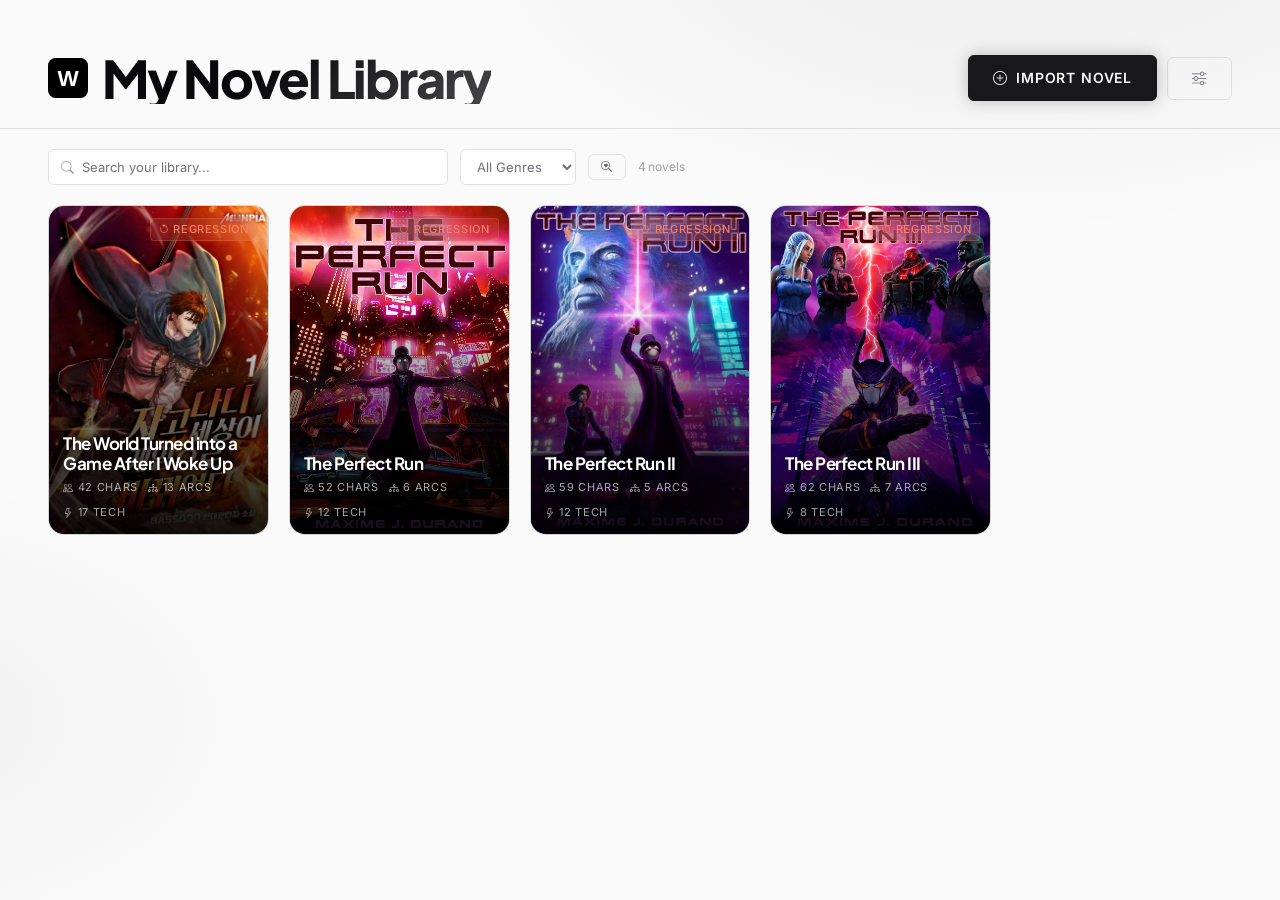
==== commit 1d30485c: "feat: dual-mode theme system (8 themes x Day/Night toggle)" ====
--- a/index.html
+++ b/index.html
@@ -21,7 +21,37 @@
   <link rel="stylesheet" href="https://cdn.jsdelivr.net/npm/bootstrap-icons@1.11.3/font/bootstrap-icons.min.css">
   <!-- Anti-FOUC: apply saved settings before paint -->
   <script>
-  (function(){var D={accent:'#ffffff',bgBase:'#000000',bgCard:'#1a1a1a',textPrimary:'#ffffff',textSecondary:'#767d88',radius:6};function rgba(hex,a){var r=parseInt(hex.slice(1,3),16),g=parseInt(hex.slice(3,5),16),b=parseInt(hex.slice(5,7),16);return'rgba('+r+','+g+','+b+','+a+')';}try{var s=Object.assign({},D,JSON.parse(localStorage.getItem('wiki_appearance')||'{}'));var ar=parseInt(s.accent.slice(1,3),16),ag=parseInt(s.accent.slice(3,5),16),ab=parseInt(s.accent.slice(5,7),16);var r=document.documentElement.style;r.setProperty('--accent-rgb',ar+','+ag+','+ab);r.setProperty('--accent',s.accent);r.setProperty('--accent-dim',rgba(s.accent,.10));r.setProperty('--accent-border',rgba(s.accent,.25));r.setProperty('--bg-base',s.bgBase);r.setProperty('--bg-card',s.bgCard);r.setProperty('--text-primary',s.textPrimary);r.setProperty('--text-secondary',s.textSecondary);r.setProperty('--radius',s.radius+'px');r.setProperty('--radius-lg',(s.radius+2)+'px');}catch(e){}}())
+  (function(){
+    var THEMES={
+      midnight:{dark:{bg:'#09090b',card:'#18181b',tp:'#fafafa',ts:'#a1a1aa',ac:'#ffffff'},light:{bg:'#fafafa',card:'#ffffff',tp:'#09090b',ts:'#71717a',ac:'#18181b'}},
+      github:{dark:{bg:'#0d1117',card:'#161b22',tp:'#e6edf3',ts:'#8b949e',ac:'#58a6ff'},light:{bg:'#ffffff',card:'#f6f8fa',tp:'#1f2328',ts:'#656d76',ac:'#0969da'}},
+      obsidian:{dark:{bg:'#1e1e1e',card:'#2d2d2d',tp:'#e0e0e0',ts:'#999999',ac:'#7c3aed'},light:{bg:'#faf8f5',card:'#ffffff',tp:'#1c1917',ts:'#78716c',ac:'#6d28d9'}},
+      dracula:{dark:{bg:'#282a36',card:'#44475a',tp:'#f8f8f2',ts:'#6272a4',ac:'#bd93f9'},light:{bg:'#fffbeb',card:'#f5f0d8',tp:'#1f1f1f',ts:'#6c664b',ac:'#644ac9'}},
+      nord:{dark:{bg:'#2e3440',card:'#3b4252',tp:'#eceff4',ts:'#d8dee9',ac:'#88c0d0'},light:{bg:'#eceff4',card:'#e5e9f0',tp:'#2e3440',ts:'#4c566a',ac:'#5e81ac'}},
+      rosepine:{dark:{bg:'#191724',card:'#1f1d2e',tp:'#e0def4',ts:'#908caa',ac:'#eb6f92'},light:{bg:'#faf4ed',card:'#fffaf3',tp:'#575279',ts:'#9893a5',ac:'#d7827e'}},
+      tokyonight:{dark:{bg:'#1a1b26',card:'#24283b',tp:'#c0caf5',ts:'#565f89',ac:'#7aa2f7'},light:{bg:'#e1e2e7',card:'#d5d6db',tp:'#3760bf',ts:'#848cb5',ac:'#2e7de9'}},
+      catppuccin:{dark:{bg:'#1e1e2e',card:'#313244',tp:'#cdd6f4',ts:'#a6adc8',ac:'#cba6f7'},light:{bg:'#eff1f5',card:'#e6e9ef',tp:'#4c4f69',ts:'#7c7f93',ac:'#8839ef'}}
+    };
+    var OLD_MAP={default:'midnight',github:'github',linear:'midnight',vercel:'midnight',notion:'obsidian',slate:'github',violet:'dracula',light:'midnight'};
+    function rgba(hex,a){var r=parseInt(hex.slice(1,3),16),g=parseInt(hex.slice(3,5),16),b=parseInt(hex.slice(5,7),16);return'rgba('+r+','+g+','+b+','+a+')'}
+    function rgb(hex){return parseInt(hex.slice(1,3),16)+','+parseInt(hex.slice(3,5),16)+','+parseInt(hex.slice(5,7),16)}
+    function sysMode(){return(window.matchMedia&&window.matchMedia('(prefers-color-scheme:light)').matches)?'light':'dark'}
+    try{
+      var raw=JSON.parse(localStorage.getItem('wiki_appearance')||'{}');
+      var themeId=raw.themeId||(raw.id?OLD_MAP[raw.id]||'midnight':'midnight');
+      var mode=raw.mode||(raw.bgBase&&parseInt(raw.bgBase.slice(1,3),16)>200?'light':'dark')||sysMode();
+      var p=(THEMES[themeId]||THEMES.midnight)[mode];
+      var accent=raw.customAccent||p.ac;
+      var s=document.documentElement.style;
+      s.setProperty('--bg-base',p.bg);s.setProperty('--bg-card',p.card);
+      s.setProperty('--text-primary',p.tp);s.setProperty('--text-secondary',p.ts);
+      s.setProperty('--accent',accent);
+      s.setProperty('--accent-rgb',rgb(accent));
+      s.setProperty('--accent-dim',rgba(accent,.10));s.setProperty('--accent-border',rgba(accent,.25));
+      s.setProperty('--bg-base-rgb',rgb(p.bg));
+      document.documentElement.dataset.mode=mode;
+    }catch(e){}
+  }())
   </script>
 </head>
 <body class="page-library">
@@ -121,7 +151,20 @@
         <button class="settings-close" onclick="closeSettings()" aria-label="Close settings"><i class="bi bi-x" aria-hidden="true"></i></button>
       </div>
 
-      <div class="settings-section-label">Theme Presets</div>
+      <div class="settings-section-label" style="margin-top:0">Mode</div>
+      <div class="day-night-row">
+        <div class="day-night-icons">
+          <i class="bi bi-sun-fill icon-sun"></i>
+          <span class="day-night-label" id="day-night-label">Night Mode</span>
+          <i class="bi bi-moon-fill icon-moon"></i>
+        </div>
+        <label class="toggle-wrap" aria-label="Toggle day or night mode">
+          <input type="checkbox" id="toggle-day-night" class="toggle-input" onchange="onToggleDayNight(this.checked)">
+          <span class="dn-track"><span class="dn-thumb"></span></span>
+        </label>
+      </div>
+
+      <div class="settings-section-label">Theme</div>
       <div class="theme-presets" id="theme-presets"></div>
 
       <div class="settings-section-label">Accent Color</div>
--- a/css/style.css
+++ b/css/style.css
@@ -84,6 +84,7 @@
     radial-gradient(ellipse 80% 60% at 80% -10%, rgba(var(--accent-rgb),0.06) 0%, transparent 60%),
     radial-gradient(ellipse 60% 50% at -10% 80%, rgba(var(--accent-rgb),0.04) 0%, transparent 55%);
   background-attachment: fixed;
+  transition: background-color 0.3s ease, color 0.3s ease;
 }
 a { color: var(--accent); text-decoration: none; transition: var(--transition); }
 a:hover { opacity: .75; }
@@ -98,7 +99,7 @@
 #sidebar {
   width: var(--sidebar-width);
   height: 100vh;
-  background: rgba(5,5,7,0.85);
+  background: rgba(var(--bg-base-rgb),0.85);
   backdrop-filter: var(--glass-blur);
   -webkit-backdrop-filter: var(--glass-blur);
   border-right: 1px solid var(--glass-border);
@@ -158,7 +159,7 @@
 /* ── Header ── */
 #header {
   height: var(--header-height);
-  background: rgba(5,5,7,0.8);
+  background: rgba(var(--bg-base-rgb),0.8);
   backdrop-filter: var(--glass-blur-sm);
   -webkit-backdrop-filter: var(--glass-blur-sm);
   border-bottom: 1px solid var(--glass-border);
@@ -270,7 +271,7 @@
 /* ===== CHARACTER HERO ===== */
 .char-hero { background:var(--glass-bg); backdrop-filter:var(--glass-blur-sm); -webkit-backdrop-filter:var(--glass-blur-sm); border:1px solid var(--glass-border); border-radius:var(--radius-xl); padding:28px; display:flex; gap:24px; align-items:flex-start; margin-bottom:24px; position:relative; overflow:hidden; }
 .char-hero::before { content:''; position:absolute; top:-40px; right:-40px; width:160px; height:160px; border-radius:50%; background:radial-gradient(circle,rgba(var(--accent-rgb),0.12) 0%,transparent 70%); pointer-events:none; }
-.char-avatar { width:80px; height:80px; border-radius:12px; display:flex; align-items:center; justify-content:center; font-size:28px; font-weight:700; color:#000; flex-shrink:0; background:var(--accent); box-shadow:0 0 0 3px rgba(var(--accent-rgb),0.3), var(--shadow-glow); font-family:var(--font-display); }
+.char-avatar { width:80px; height:80px; border-radius:12px; display:flex; align-items:center; justify-content:center; font-size:28px; font-weight:700; color:var(--bg-base); flex-shrink:0; background:var(--accent); box-shadow:0 0 0 3px rgba(var(--accent-rgb),0.3), var(--shadow-glow); font-family:var(--font-display); }
 .char-info { flex:1; }
 .char-name { font-family:var(--font-display); font-size:36px; font-weight:800; letter-spacing:-1.5px; line-height:1.0; }
 .char-aliases { font-size:12px; color:var(--text-muted); margin:4px 0 10px; }
@@ -295,7 +296,7 @@
 .wiki-table tbody tr:last-child td { border-bottom:none; }
 
 /* Tier rank circles */
-.tier-rank { width:28px; height:28px; border-radius:4px; display:inline-flex; align-items:center; justify-content:center; font-weight:600; font-size:12px; color:#000; }
+.tier-rank { width:28px; height:28px; border-radius:4px; display:inline-flex; align-items:center; justify-content:center; font-weight:600; font-size:12px; color:var(--bg-base); }
 .tier-1 { background:var(--grade-common); }
 .tier-2 { background:var(--grade-uncommon); }
 .tier-3 { background:var(--grade-rare); }
@@ -333,7 +334,7 @@
   text-transform:uppercase; letter-spacing:0.06em;
   position:relative; overflow:hidden;
 }
-.btn-primary { background:var(--accent); color:#000; border-color:var(--accent); box-shadow:0 0 16px rgba(var(--accent-rgb),0.25); }
+.btn-primary { background:var(--accent); color:var(--bg-base); border-color:var(--accent); box-shadow:0 0 16px rgba(var(--accent-rgb),0.25); }
 .btn-primary:hover { opacity:.9; transform:translateY(-1px); box-shadow:0 0 24px rgba(var(--accent-rgb),0.4); }
 .btn-primary:active { transform:translateY(0) scale(0.98); }
 .btn-secondary { background:var(--glass-bg); color:var(--text-primary); border-color:var(--glass-border); backdrop-filter:var(--glass-blur-sm); }
@@ -358,7 +359,7 @@
 
 /* ===== LINKED TAGS ===== */
 .link-tag { display:inline-flex; align-items:center; gap:4px; padding:3px 10px; background:var(--accent-dim); color:var(--accent); border:1px solid var(--accent-border); border-radius:4px; font-size:11px; font-weight:500; cursor:pointer; transition:var(--transition); text-decoration:none; text-transform:uppercase; letter-spacing:0.06em; }
-.link-tag:hover { background:var(--accent); color:#000; }
+.link-tag:hover { background:var(--accent); color:var(--bg-base); }
 .link-tag-neutral { background:var(--bg-card); color:var(--text-secondary); border-color:var(--border); }
 .link-tag-neutral:hover { background:var(--bg-hover); color:var(--text-primary); }
 .tags-wrap { display:flex; flex-wrap:wrap; gap:6px; }
@@ -482,8 +483,12 @@
 /* Text overlay at bottom of cover */
 .novel-card-info {
   position:absolute; bottom:0; left:0; right:0;
-  padding: 16px;
+  padding: 12px 14px 14px;
   z-index:2;
+  transition: transform 0.3s cubic-bezier(0.34,1.2,0.64,1);
+}
+.novel-card:hover .novel-card-info {
+  transform: translateY(-50px);
 }
 .novel-card-title {
   font-family: var(--font-display);
@@ -507,13 +512,12 @@
 .novel-card-actions {
   display:flex; gap:6px;
   padding: 10px 12px;
-  background: rgba(5,5,7,0.85);
-  backdrop-filter: var(--glass-blur-sm);
-  -webkit-backdrop-filter: var(--glass-blur-sm);
+  background: rgba(var(--bg-base-rgb),0.97);
   border-top: 1px solid var(--glass-border);
   transform: translateY(100%);
   transition: transform 0.3s cubic-bezier(0.34,1.2,0.64,1);
   position:absolute; bottom:0; left:0; right:0;
+  z-index:3;
 }
 .novel-card:hover .novel-card-actions { transform: translateY(0); }
 
@@ -552,7 +556,7 @@
 .preview-stat-label { font-size:10px; color:var(--text-muted); margin-top:2px; text-transform:uppercase; letter-spacing:0.35px; }
 
 /* Import top bar */
-.import-topbar { display:flex; align-items:center; gap:16px; padding:0 24px; height:60px; background:rgba(5,5,7,0.85); backdrop-filter:var(--glass-blur-sm); -webkit-backdrop-filter:var(--glass-blur-sm); border-bottom:1px solid var(--glass-border); position:sticky; top:0; z-index:90; }
+.import-topbar { display:flex; align-items:center; gap:16px; padding:0 24px; height:60px; background:rgba(var(--bg-base-rgb),0.85); backdrop-filter:var(--glass-blur-sm); -webkit-backdrop-filter:var(--glass-blur-sm); border-bottom:1px solid var(--glass-border); position:sticky; top:0; z-index:90; }
 .import-topbar-divider { color:var(--border); }
 .import-topbar-label { font-size:13px; font-weight:500; color:var(--text-primary); text-transform:uppercase; letter-spacing:0.08em; }
 
@@ -574,7 +578,7 @@
 .cosmology-ladder { display:flex; flex-direction:column; gap:0; position:relative; padding-left:48px; }
 .cosmology-ladder::before { content:''; position:absolute; left:20px; top:20px; bottom:20px; width:1px; background:var(--border); }
 .realm-rung { position:relative; margin-bottom:20px; }
-.realm-rank-badge { position:absolute; left:-40px; top:6px; width:28px; height:28px; border-radius:4px; display:flex; align-items:center; justify-content:center; font-size:11px; font-weight:600; color:#000; }
+.realm-rank-badge { position:absolute; left:-40px; top:6px; width:28px; height:28px; border-radius:4px; display:flex; align-items:center; justify-content:center; font-size:11px; font-weight:600; color:var(--bg-base); }
 
 /* ===== SEARCH RESULTS ===== */
 .search-result-group { margin-bottom:32px; }
@@ -683,7 +687,7 @@
 .settings-overlay.open { opacity:1; pointer-events:all; }
 
 .settings-panel {
-  background:rgba(10,10,13,0.92);
+  background:rgba(var(--bg-base-rgb),0.96);
   backdrop-filter: var(--glass-blur);
   -webkit-backdrop-filter: var(--glass-blur);
   border:1px solid var(--glass-border);
@@ -726,7 +730,7 @@
 .settings-actions { display:flex; gap:10px; margin-top:28px; }
 .settings-actions .btn { flex:1; justify-content:center; }
 
-/* ── Toggle Switch ── */
+/* ── Toggle Switch (small — genre accent) ── */
 .toggle-wrap { display:flex; align-items:center; cursor:pointer; flex-shrink:0; }
 .toggle-input { position:absolute; opacity:0; width:0; height:0; pointer-events:none; }
 .toggle-track {
@@ -748,6 +752,34 @@
   border:1px solid rgba(255,255,255,0.15);
 }
 .accent-row-disabled { opacity:0.38; pointer-events:none; transition:opacity 0.2s; }
+
+/* ── Day / Night pill toggle ── */
+.day-night-row {
+  display:flex; align-items:center; justify-content:space-between;
+  gap:16px; padding:14px 16px;
+  background:var(--bg-elevated); border:1px solid var(--border);
+  border-radius:var(--radius); margin-bottom:8px;
+}
+.day-night-icons { display:flex; align-items:center; gap:10px; }
+.day-night-icons .icon-sun  { color:#f0a500; font-size:15px; }
+.day-night-icons .icon-moon { color:#88c0d0; font-size:15px; }
+.day-night-label { font-size:12px; color:var(--text-muted); font-weight:500; min-width:76px; text-align:center; }
+/* wide pill track for the Day/Night toggle */
+.dn-track {
+  position:relative; width:56px; height:28px;
+  background:var(--border); border-radius:14px;
+  transition:background 0.25s; display:block; flex-shrink:0; cursor:pointer;
+}
+.toggle-input:checked + .dn-track { background:var(--accent); }
+.dn-thumb {
+  position:absolute; top:4px; left:4px;
+  width:20px; height:20px; border-radius:50%;
+  background:#fff; transition:left 0.22s cubic-bezier(0.34,1.56,0.64,1);
+  box-shadow:0 1px 4px rgba(0,0,0,0.35);
+  display:flex; align-items:center; justify-content:center;
+  font-size:10px;
+}
+.toggle-input:checked + .dn-track .dn-thumb { left:32px; }
 
 
 
@@ -931,7 +963,7 @@
   position: fixed;
   bottom: 0; left: 0; right: 0;
   height: 64px;
-  background: rgba(5,5,7,0.9);
+  background: rgba(var(--bg-base-rgb),0.9);
   backdrop-filter: var(--glass-blur);
   -webkit-backdrop-filter: var(--glass-blur);
   border-top: 1px solid var(--glass-border);
@@ -1025,7 +1057,7 @@
 /* ===== SEARCH AUTOCOMPLETE DROPDOWN ===== */
 .search-dropdown {
   position:absolute; top:calc(100% + 6px); left:0;
-  background:rgba(10,10,13,0.95); backdrop-filter:var(--glass-blur); -webkit-backdrop-filter:var(--glass-blur);
+  background:rgba(var(--bg-base-rgb),0.97); backdrop-filter:var(--glass-blur); -webkit-backdrop-filter:var(--glass-blur);
   border:1px solid var(--glass-border);
   border-radius:var(--radius-lg); box-shadow:0 8px 32px rgba(0,0,0,0.6), 0 0 0 1px rgba(var(--accent-rgb),0.05);
   z-index:200; overflow:hidden; max-height:320px; overflow-y:auto;
@@ -1091,7 +1123,7 @@
 /* ===== NOTE & CHAPTER MODALS ===== */
 .note-modal, .chapter-modal { position:fixed; inset:0; background:rgba(0,0,0,0.6); backdrop-filter:blur(8px); -webkit-backdrop-filter:blur(8px); z-index:700; display:flex; align-items:center; justify-content:center; opacity:0; pointer-events:none; transition:opacity 0.22s ease; }
 .note-modal.open, .chapter-modal.open { opacity:1; pointer-events:all; }
-.note-modal-panel, .chapter-modal-panel { background:rgba(15,15,18,0.9); backdrop-filter:var(--glass-blur); -webkit-backdrop-filter:var(--glass-blur); border:1px solid var(--glass-border); border-radius:var(--radius-xl); padding:28px; width:min(520px, calc(100vw - 32px)); transform:scale(0.92) translateY(12px); transition:transform 0.28s cubic-bezier(0.34,1.2,0.64,1); }
+.note-modal-panel, .chapter-modal-panel { background:rgba(var(--bg-base-rgb),0.96); backdrop-filter:var(--glass-blur); -webkit-backdrop-filter:var(--glass-blur); border:1px solid var(--glass-border); border-radius:var(--radius-xl); padding:28px; width:min(520px, calc(100vw - 32px)); transform:scale(0.92) translateY(12px); transition:transform 0.28s cubic-bezier(0.34,1.2,0.64,1); }
 .note-modal.open .note-modal-panel, .chapter-modal.open .chapter-modal-panel { transform:scale(1) translateY(0); }
 .note-modal-header { display:flex; align-items:center; justify-content:space-between; margin-bottom:16px; }
 .note-modal-title { font-size:18px; font-weight:500; letter-spacing:-0.5px; }
@@ -1108,7 +1140,7 @@
 /* ===== IMPORT PAGE — INPUT METHOD TOGGLE ===== */
 .input-method-toggle { display:flex; gap:0; border:1px solid var(--accent-border); border-radius:var(--radius); overflow:hidden; margin-bottom:24px; width:fit-content; }
 .input-method-toggle button { flex:1; padding:10px 22px; font-size:13px; font-weight:600; background:transparent; border:none; color:var(--text-secondary); cursor:pointer; display:flex; align-items:center; gap:7px; transition:background .18s, color .18s; white-space:nowrap; }
-.input-method-toggle button.active { background:var(--accent); color:#000; }
+.input-method-toggle button.active { background:var(--accent); color:var(--bg-base); }
 .input-method-toggle button:not(.active):hover { background:var(--accent-dim); color:var(--text-primary); }
 
 /* ===== IMPORT PAGE — VALIDATION ===== */
@@ -1140,7 +1172,7 @@
 /* ===== IMPORT PAGE — DOWNLOAD BUTTONS ===== */
 .download-row { display:flex; gap:10px; margin-top:16px; flex-wrap:wrap; }
 .btn-download { display:inline-flex; align-items:center; justify-content:center; gap:8px; flex:1; padding:10px 18px; border-radius:var(--radius); font-size:13px; font-weight:600; border:1px solid var(--accent-border); background:var(--accent-dim); color:var(--accent); cursor:pointer; transition:all 0.18s ease; text-decoration:none; font-family:inherit; text-transform:uppercase; letter-spacing:0.06em; }
-.btn-download:hover { background:var(--accent); color:#000; }
+.btn-download:hover { background:var(--accent); color:var(--bg-base); }
 .btn-download i { font-size:15px; }
 
 /* ===== IMPORT PAGE — ANALYSIS BADGE ===== */
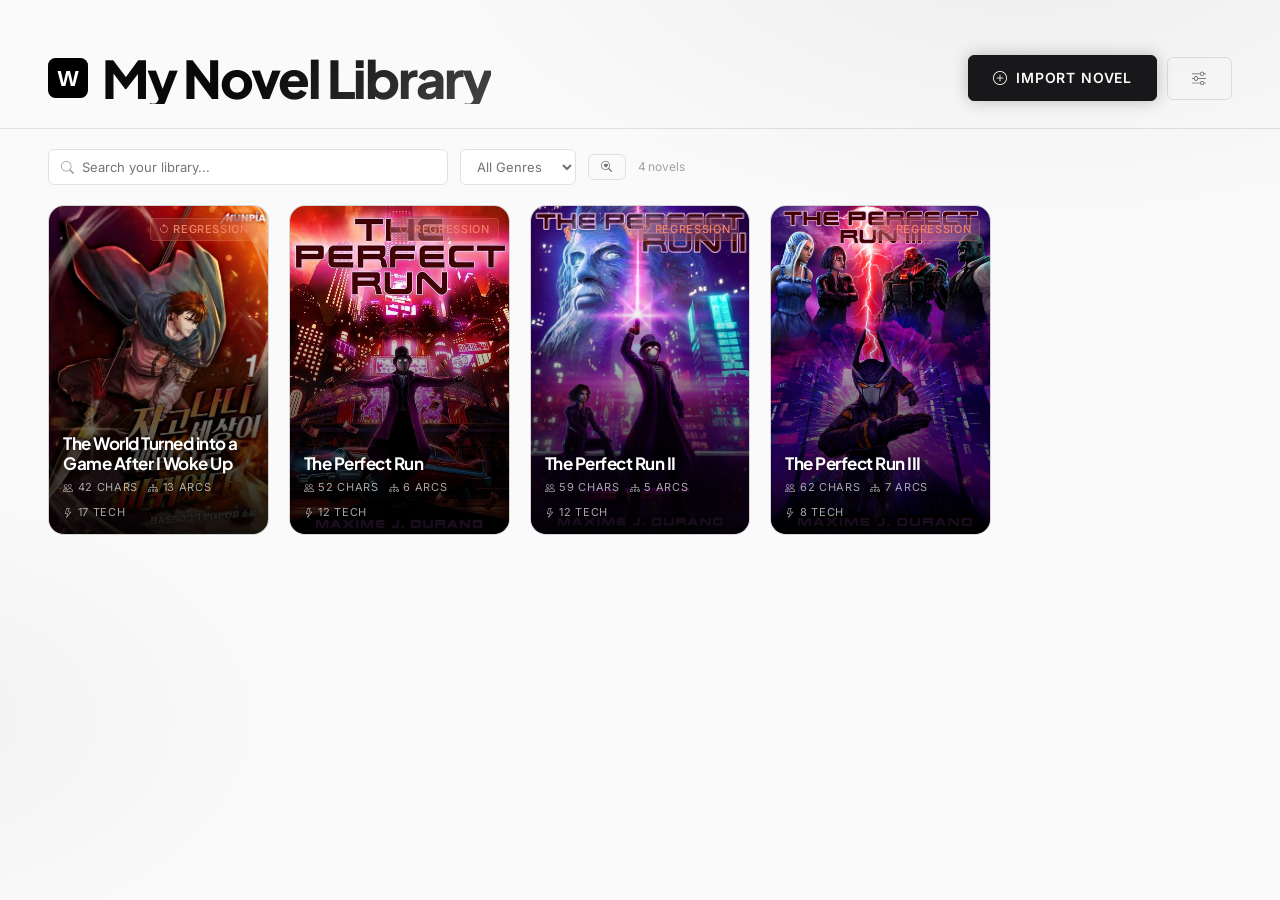
==== commit e12170c3: "feat: implement theme management system and update UI icon structure" ====
--- a/index.html
+++ b/index.html
@@ -153,10 +153,9 @@
 
       <div class="settings-section-label" style="margin-top:0">Mode</div>
       <div class="day-night-row">
-        <div class="day-night-icons">
-          <i class="bi bi-sun-fill icon-sun"></i>
+        <div class="day-night-left">
+          <i class="bi bi-moon day-night-icon" id="day-night-icon"></i>
           <span class="day-night-label" id="day-night-label">Night Mode</span>
-          <i class="bi bi-moon-fill icon-moon"></i>
         </div>
         <label class="toggle-wrap" aria-label="Toggle day or night mode">
           <input type="checkbox" id="toggle-day-night" class="toggle-input" onchange="onToggleDayNight(this.checked)">
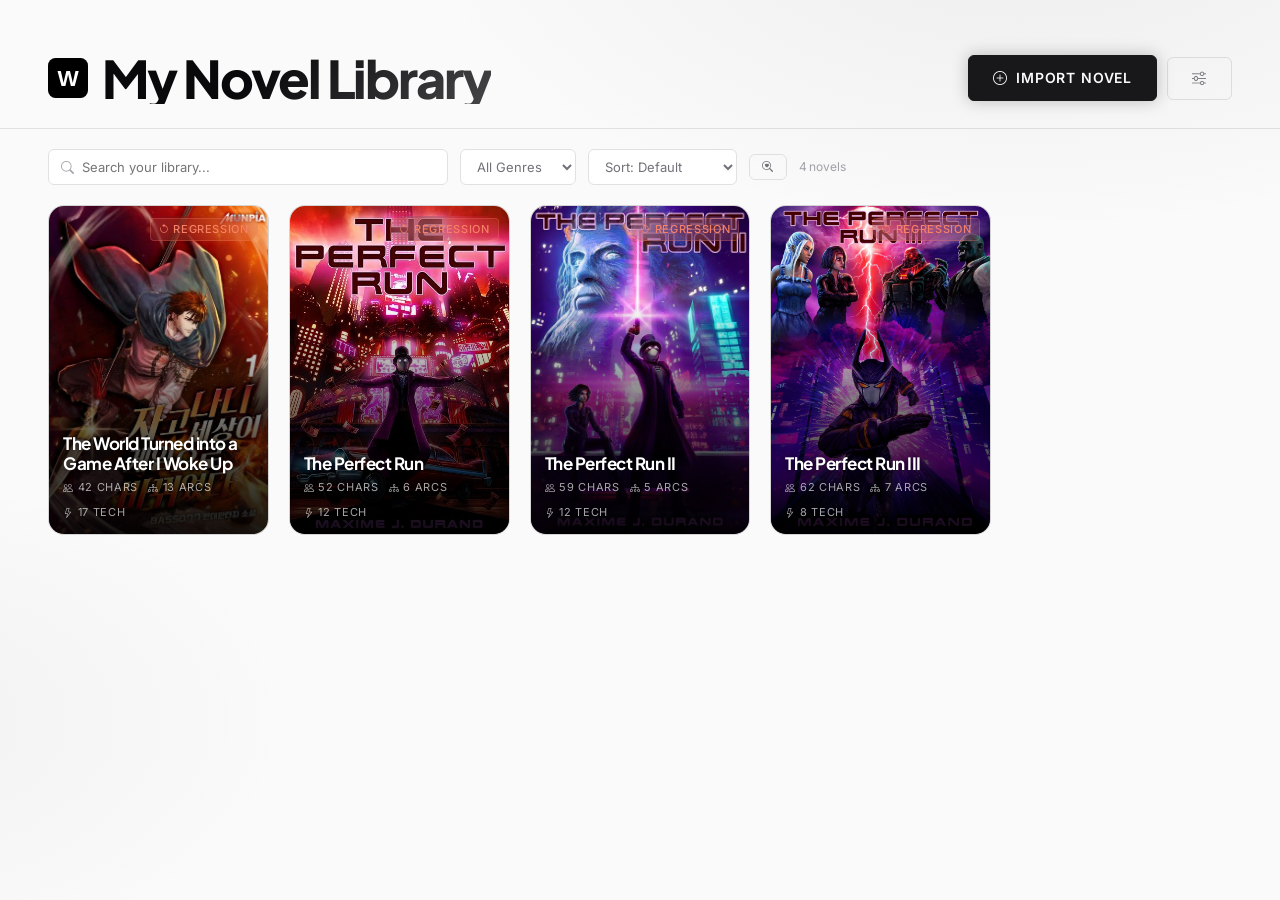
==== commit ff9b4ba7: "feat: sorting, keyboard search nav, skeleton loader, theme dedup, noscript - Extract anti-FOUC scrip" ====
--- a/index.html
+++ b/index.html
@@ -17,42 +17,10 @@
   <meta name="twitter:card" content="summary">
   <meta name="twitter:title" content="Novel Wiki — My Library">
   <meta name="twitter:description" content="Personal self-hosted fandom wiki for novels. Powered by AI extraction.">
+  <!-- Anti-FOUC: apply saved theme before first paint -->
+  <script src="js/theme-init.js"></script>
   <link rel="stylesheet" href="css/style.css">
   <link rel="stylesheet" href="https://cdn.jsdelivr.net/npm/bootstrap-icons@1.11.3/font/bootstrap-icons.min.css">
-  <!-- Anti-FOUC: apply saved settings before paint -->
-  <script>
-  (function(){
-    var THEMES={
-      midnight:{dark:{bg:'#09090b',card:'#18181b',tp:'#fafafa',ts:'#a1a1aa',ac:'#ffffff'},light:{bg:'#fafafa',card:'#ffffff',tp:'#09090b',ts:'#71717a',ac:'#18181b'}},
-      github:{dark:{bg:'#0d1117',card:'#161b22',tp:'#e6edf3',ts:'#8b949e',ac:'#58a6ff'},light:{bg:'#ffffff',card:'#f6f8fa',tp:'#1f2328',ts:'#656d76',ac:'#0969da'}},
-      obsidian:{dark:{bg:'#1e1e1e',card:'#2d2d2d',tp:'#e0e0e0',ts:'#999999',ac:'#7c3aed'},light:{bg:'#faf8f5',card:'#ffffff',tp:'#1c1917',ts:'#78716c',ac:'#6d28d9'}},
-      dracula:{dark:{bg:'#282a36',card:'#44475a',tp:'#f8f8f2',ts:'#6272a4',ac:'#bd93f9'},light:{bg:'#fffbeb',card:'#f5f0d8',tp:'#1f1f1f',ts:'#6c664b',ac:'#644ac9'}},
-      nord:{dark:{bg:'#2e3440',card:'#3b4252',tp:'#eceff4',ts:'#d8dee9',ac:'#88c0d0'},light:{bg:'#eceff4',card:'#e5e9f0',tp:'#2e3440',ts:'#4c566a',ac:'#5e81ac'}},
-      rosepine:{dark:{bg:'#191724',card:'#1f1d2e',tp:'#e0def4',ts:'#908caa',ac:'#eb6f92'},light:{bg:'#faf4ed',card:'#fffaf3',tp:'#575279',ts:'#9893a5',ac:'#d7827e'}},
-      tokyonight:{dark:{bg:'#1a1b26',card:'#24283b',tp:'#c0caf5',ts:'#565f89',ac:'#7aa2f7'},light:{bg:'#e1e2e7',card:'#d5d6db',tp:'#3760bf',ts:'#848cb5',ac:'#2e7de9'}},
-      catppuccin:{dark:{bg:'#1e1e2e',card:'#313244',tp:'#cdd6f4',ts:'#a6adc8',ac:'#cba6f7'},light:{bg:'#eff1f5',card:'#e6e9ef',tp:'#4c4f69',ts:'#7c7f93',ac:'#8839ef'}}
-    };
-    var OLD_MAP={default:'midnight',github:'github',linear:'midnight',vercel:'midnight',notion:'obsidian',slate:'github',violet:'dracula',light:'midnight'};
-    function rgba(hex,a){var r=parseInt(hex.slice(1,3),16),g=parseInt(hex.slice(3,5),16),b=parseInt(hex.slice(5,7),16);return'rgba('+r+','+g+','+b+','+a+')'}
-    function rgb(hex){return parseInt(hex.slice(1,3),16)+','+parseInt(hex.slice(3,5),16)+','+parseInt(hex.slice(5,7),16)}
-    function sysMode(){return(window.matchMedia&&window.matchMedia('(prefers-color-scheme:light)').matches)?'light':'dark'}
-    try{
-      var raw=JSON.parse(localStorage.getItem('wiki_appearance')||'{}');
-      var themeId=raw.themeId||(raw.id?OLD_MAP[raw.id]||'midnight':'midnight');
-      var mode=raw.mode||(raw.bgBase&&parseInt(raw.bgBase.slice(1,3),16)>200?'light':'dark')||sysMode();
-      var p=(THEMES[themeId]||THEMES.midnight)[mode];
-      var accent=raw.customAccent||p.ac;
-      var s=document.documentElement.style;
-      s.setProperty('--bg-base',p.bg);s.setProperty('--bg-card',p.card);
-      s.setProperty('--text-primary',p.tp);s.setProperty('--text-secondary',p.ts);
-      s.setProperty('--accent',accent);
-      s.setProperty('--accent-rgb',rgb(accent));
-      s.setProperty('--accent-dim',rgba(accent,.10));s.setProperty('--accent-border',rgba(accent,.25));
-      s.setProperty('--bg-base-rgb',rgb(p.bg));
-      document.documentElement.dataset.mode=mode;
-    }catch(e){}
-  }())
-  </script>
 </head>
 <body class="page-library">
   <div class="library-shell">
@@ -104,6 +72,13 @@
         <option value="web-novel">Web Novel</option>
         <option value="other">Other</option>
       </select>
+      <select class="filter-select" id="lib-sort" onchange="sortLibrary(this.value)" aria-label="Sort novels by">
+        <option value="default">Sort: Default</option>
+        <option value="az">A → Z</option>
+        <option value="za">Z → A</option>
+        <option value="chars">Most Characters</option>
+        <option value="recent">Recently Added</option>
+      </select>
       <button class="btn btn-ghost btn-sm" id="cross-search-btn" onclick="toggleCrossSearch()" title="Search all novels" aria-label="Toggle cross-novel search">
         <i class="bi bi-search-heart"></i>
       </button>
@@ -143,97 +118,14 @@
   </div>
 
 
-  <!-- ═══ SETTINGS MODAL ═══ -->
-  <div class="settings-overlay" id="settings-overlay" onclick="handleOverlayClick(event)">
-    <div class="settings-panel">
-      <div class="settings-header">
-        <div class="settings-title">Appearance</div>
-        <button class="settings-close" onclick="closeSettings()" aria-label="Close settings"><i class="bi bi-x" aria-hidden="true"></i></button>
-      </div>
+  <!-- Settings modal is injected dynamically by settings.js -->
 
-      <div class="settings-section-label" style="margin-top:0">Mode</div>
-      <div class="day-night-row">
-        <div class="day-night-left">
-          <i class="bi bi-moon day-night-icon" id="day-night-icon"></i>
-          <span class="day-night-label" id="day-night-label">Night Mode</span>
-        </div>
-        <label class="toggle-wrap" aria-label="Toggle day or night mode">
-          <input type="checkbox" id="toggle-day-night" class="toggle-input" onchange="onToggleDayNight(this.checked)">
-          <span class="dn-track"><span class="dn-thumb"></span></span>
-        </label>
-      </div>
-
-      <div class="settings-section-label">Theme</div>
-      <div class="theme-presets" id="theme-presets"></div>
-
-      <div class="settings-section-label">Accent Color</div>
-      <div class="settings-row" id="row-custom-accent">
-        <div>
-          <div class="settings-row-label">Primary Accent</div>
-          <div class="settings-row-sub">Used for highlights, links &amp; active states</div>
-        </div>
-        <div class="color-picker-wrap">
-          <input type="color" id="cp-accent" oninput="onColorPick('accent', this.value)">
-          <input type="text" class="color-picker-hex" id="hex-accent" maxlength="7" placeholder="#ff304f" oninput="onHexInput('accent', this.value)">
-        </div>
-      </div>
-
-      <div class="settings-section-label">Background Colors</div>
-      <div class="settings-row">
-        <div>
-          <div class="settings-row-label">Base Background</div>
-          <div class="settings-row-sub">Page root color</div>
-        </div>
-        <div class="color-picker-wrap">
-          <input type="color" id="cp-bg-base" oninput="onColorPick('bg-base', this.value)">
-          <input type="text" class="color-picker-hex" id="hex-bg-base" maxlength="7" placeholder="#07080c" oninput="onHexInput('bg-base', this.value)">
-        </div>
-      </div>
-      <div class="settings-row">
-        <div>
-          <div class="settings-row-label">Card Background</div>
-          <div class="settings-row-sub">Panels and cards</div>
-        </div>
-        <div class="color-picker-wrap">
-          <input type="color" id="cp-bg-card" oninput="onColorPick('bg-card', this.value)">
-          <input type="text" class="color-picker-hex" id="hex-bg-card" maxlength="7" placeholder="#0d101a" oninput="onHexInput('bg-card', this.value)">
-        </div>
-      </div>
-
-      <div class="settings-section-label">Text Colors</div>
-      <div class="settings-row">
-        <div><div class="settings-row-label">Primary Text</div></div>
-        <div class="color-picker-wrap">
-          <input type="color" id="cp-text-primary" oninput="onColorPick('text-primary', this.value)">
-          <input type="text" class="color-picker-hex" id="hex-text-primary" maxlength="7" placeholder="#f4f7fb" oninput="onHexInput('text-primary', this.value)">
-        </div>
-      </div>
-      <div class="settings-row">
-        <div><div class="settings-row-label">Secondary Text</div></div>
-        <div class="color-picker-wrap">
-          <input type="color" id="cp-text-secondary" oninput="onColorPick('text-secondary', this.value)">
-          <input type="text" class="color-picker-hex" id="hex-text-secondary" maxlength="7" placeholder="#bfd1f2" oninput="onHexInput('text-secondary', this.value)">
-        </div>
-      </div>
-
-      <div class="settings-section-label">UI Scale</div>
-      <div class="settings-row">
-        <div>
-          <div class="settings-row-label">Border Radius</div>
-          <div class="settings-row-sub">Corner rounding (px)</div>
-        </div>
-        <div class="range-wrap">
-          <input type="range" id="range-radius" min="0" max="32" step="2" value="6" oninput="onRadiusChange(this.value)">
-          <span class="range-value" id="range-radius-val">6px</span>
-        </div>
-      </div>
-
-      <div class="settings-actions">
-        <button class="btn btn-ghost" onclick="resetSettings()"><i class="bi bi-arrow-counterclockwise"></i> Reset</button>
-        <button class="btn btn-primary" onclick="closeSettings()"><i class="bi bi-check2"></i> Done</button>
-      </div>
+  <noscript>
+    <div class="noscript-banner">
+      <strong>JavaScript is required</strong> to run Novel Wiki.
+      Please enable JavaScript in your browser and reload the page.
     </div>
-  </div>
+  </noscript>
 
   <script src="js/utils.js"></script>
   <script src="js/store.js"></script>
--- a/css/style.css
+++ b/css/style.css
@@ -1201,3 +1201,94 @@
   body { background:#fff!important; color:#000!important; }
   .card { border:1px solid #ccc!important; background:#fff!important; }
 }
+
+/* ===== SKELETON LOADING ===== */
+@keyframes skeleton-shimmer {
+  0%   { background-position: -400px 0; }
+  100% { background-position:  400px 0; }
+}
+
+.skeleton {
+  background: linear-gradient(
+    90deg,
+    var(--bg-card)          0%,
+    var(--bg-hover)         40%,
+    var(--bg-card)          60%,
+    var(--bg-card)         100%
+  );
+  background-size: 800px 100%;
+  animation: skeleton-shimmer 1.4s ease-in-out infinite;
+  border-radius: var(--radius);
+}
+
+/* Skeleton card that matches novel-card proportions */
+.skeleton-card {
+  border-radius: var(--radius-lg);
+  overflow: hidden;
+}
+.skeleton-cover {
+  width: 100%;
+  aspect-ratio: 2/3;
+}
+.skeleton-text {
+  height: 12px;
+  margin-top: 8px;
+  border-radius: 4px;
+}
+.skeleton-text.short  { width: 55%; }
+.skeleton-text.medium { width: 75%; }
+
+/* ===== PAGE TRANSITIONS ===== */
+/* The existing .fade-in class uses opacity only.
+   .fade-in-slide adds a gentle upward slide for section switches. */
+@keyframes fade-in-slide-up {
+  from {
+    opacity: 0;
+    transform: translateY(6px);
+  }
+  to {
+    opacity: 1;
+    transform: translateY(0);
+  }
+}
+
+.fade-in {
+  animation: fade-in-slide-up 0.22s ease both;
+}
+
+/* Library cards stagger via --i custom property (already set in library.js) */
+.fade-in-up {
+  animation: fade-in-slide-up 0.28s ease both;
+  animation-delay: calc(var(--i, 1) * 35ms);
+}
+
+/* ===== SEARCH DROPDOWN — KEYBOARD FOCUS ===== */
+.search-drop-item.focused {
+  background: var(--bg-hover);
+  border-color: var(--accent-border);
+  color: var(--text-primary);
+  outline: none;
+}
+
+/* ===== NOSCRIPT BANNER ===== */
+.noscript-banner {
+  position: fixed;
+  inset: 0;
+  z-index: 9999;
+  display: flex;
+  flex-direction: column;
+  align-items: center;
+  justify-content: center;
+  gap: 12px;
+  background: var(--bg-base, #09090b);
+  color: var(--text-primary, #fafafa);
+  font-family: var(--font-body, sans-serif);
+  font-size: 16px;
+  text-align: center;
+  padding: 32px;
+}
+.noscript-banner strong {
+  font-size: 20px;
+  display: block;
+  margin-bottom: 4px;
+}
